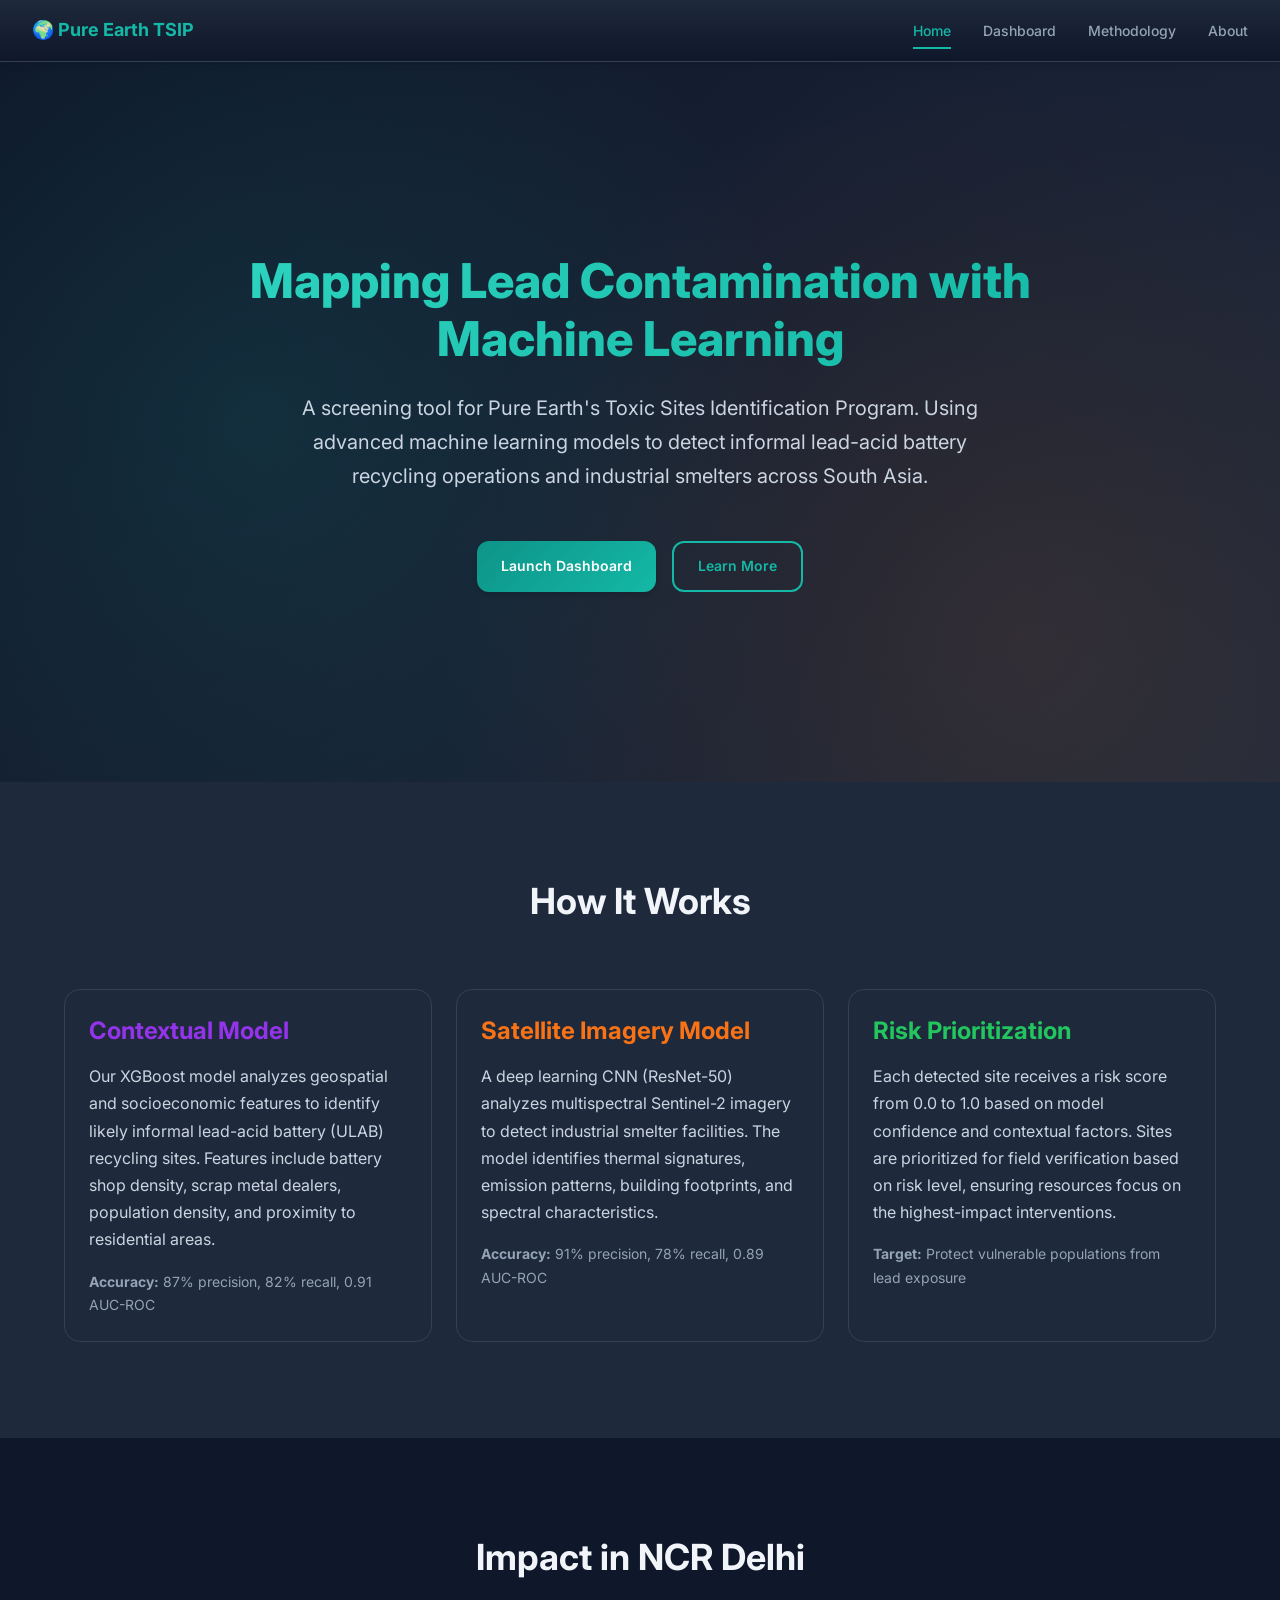
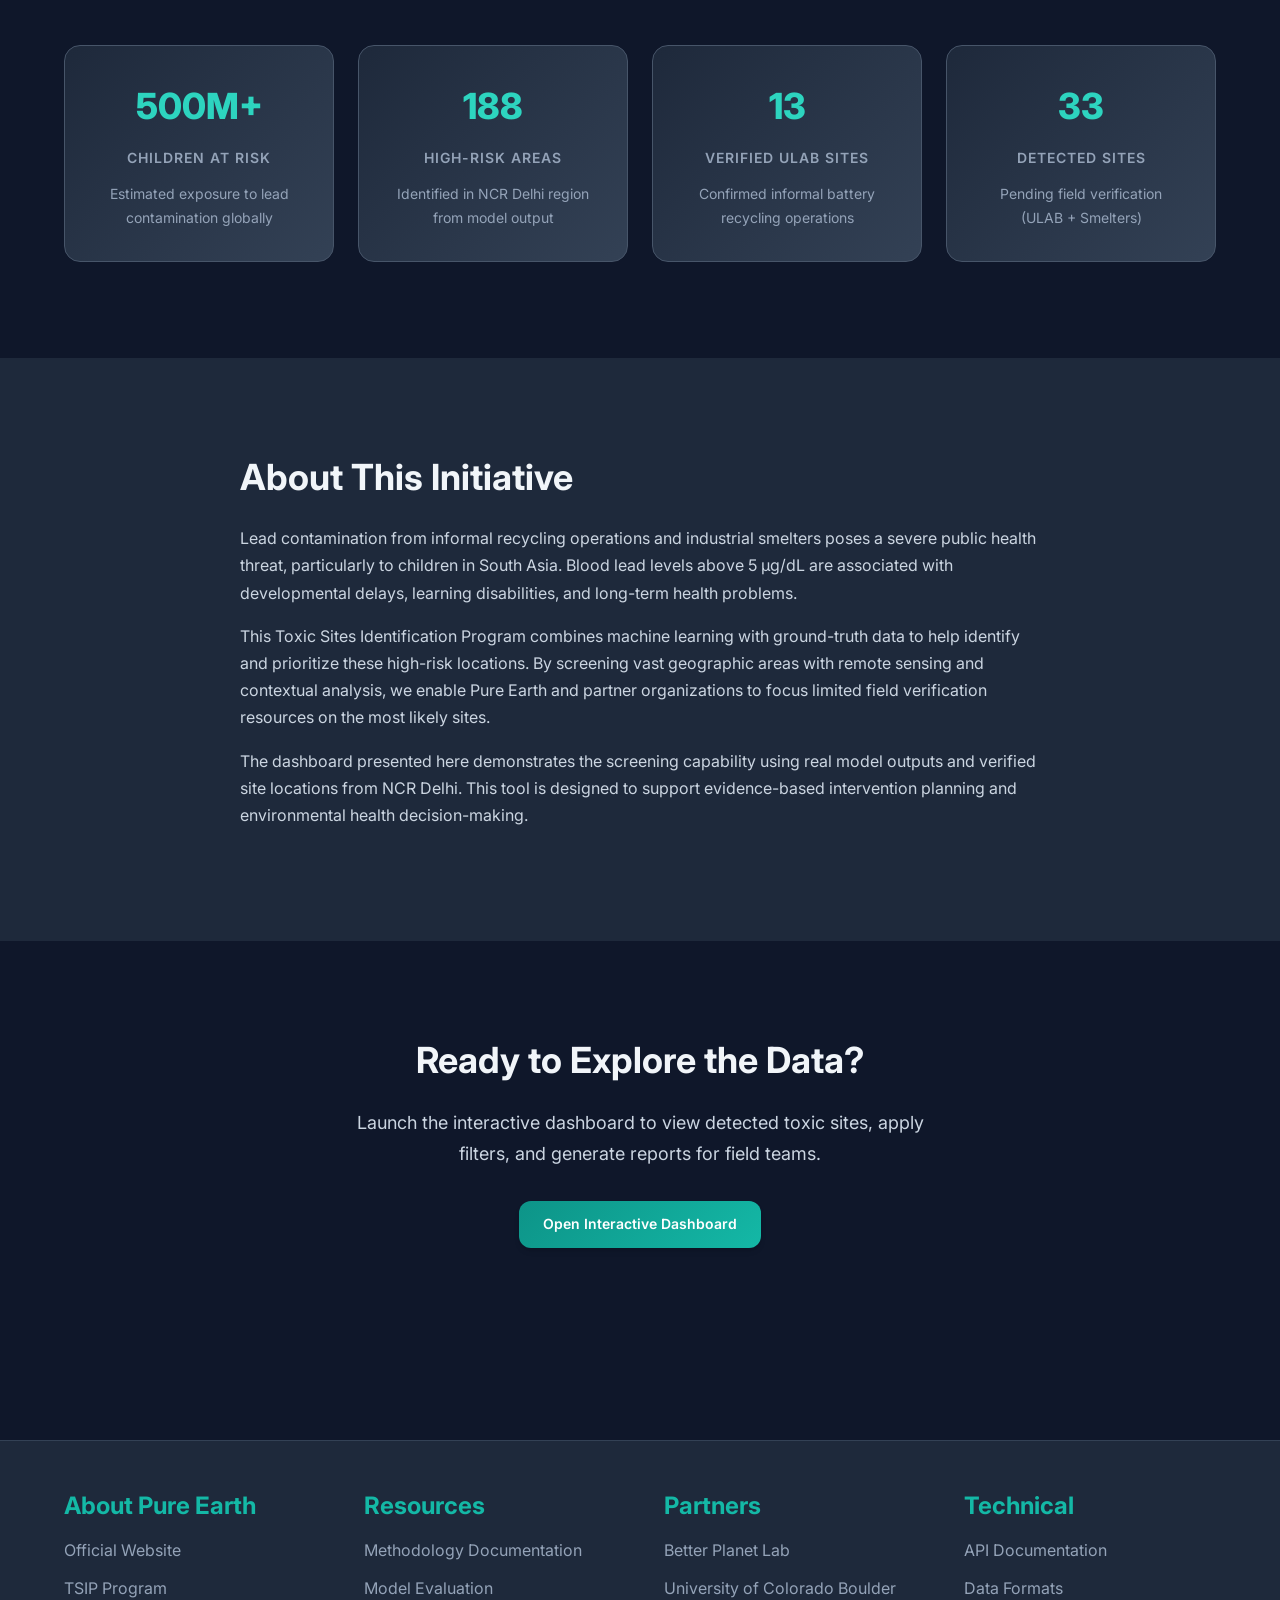
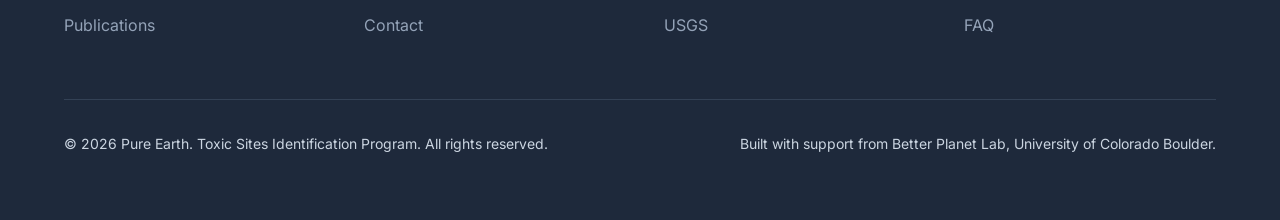
==== index.html @ d83f0648 "Initial release: Pure Earth TSIP toxic site screening demo Multi-page site with interactive dashboar" ====
<!DOCTYPE html>
<html lang="en">
<head>
  <meta charset="UTF-8">
  <meta name="viewport" content="width=device-width, initial-scale=1.0">
  <title>Toxic Sites Identification Program - Pure Earth</title>
  <link href="https://fonts.googleapis.com/css2?family=Inter:wght@400;500;600;700;800&display=swap" rel="stylesheet">
  <link rel="stylesheet" href="css/style.css">
</head>
<body>
  <!-- Navigation -->
  <nav class="navbar">
    <a href="index.html" class="navbar-brand">
      🌍 Pure Earth TSIP
    </a>
    <ul class="navbar-nav">
      <li><a href="index.html">Home</a></li>
      <li><a href="dashboard.html">Dashboard</a></li>
      <li><a href="methodology.html">Methodology</a></li>
      <li><a href="about.html">About</a></li>
    </ul>
  </nav>

  <!-- Hero Section -->
  <section class="hero">
    <div class="hero-content">
      <h1>Mapping Lead Contamination with Machine Learning</h1>
      <p class="hero-subtitle">
        A screening tool for Pure Earth's Toxic Sites Identification Program. Using advanced machine learning models to detect informal lead-acid battery recycling operations and industrial smelters across South Asia.
      </p>
      <div class="hero-cta">
        <a href="dashboard.html" class="btn btn-primary">
          Launch Dashboard
        </a>
        <a href="methodology.html" class="btn btn-outline">
          Learn More
        </a>
      </div>
    </div>
  </section>

  <!-- Features Section -->
  <section class="section section-light">
    <div class="container">
      <h2 style="text-align: center; margin-bottom: var(--spacing-16);">How It Works</h2>
      <div class="card-grid">
        <!-- Feature 1: Contextual Model -->
        <div class="card">
          <h3 style="color: #9333ea; margin-bottom: var(--spacing-4);">
            Contextual Model
          </h3>
          <p>
            Our XGBoost model analyzes geospatial and socioeconomic features to identify likely informal lead-acid battery (ULAB) recycling sites. Features include battery shop density, scrap metal dealers, population density, and proximity to residential areas.
          </p>
          <p style="font-size: var(--font-size-sm); color: var(--gray-400); margin-bottom: 0;">
            <strong>Accuracy:</strong> 87% precision, 82% recall, 0.91 AUC-ROC
          </p>
        </div>

        <!-- Feature 2: Satellite Model -->
        <div class="card">
          <h3 style="color: #f97316; margin-bottom: var(--spacing-4);">
            Satellite Imagery Model
          </h3>
          <p>
            A deep learning CNN (ResNet-50) analyzes multispectral Sentinel-2 imagery to detect industrial smelter facilities. The model identifies thermal signatures, emission patterns, building footprints, and spectral characteristics.
          </p>
          <p style="font-size: var(--font-size-sm); color: var(--gray-400); margin-bottom: 0;">
            <strong>Accuracy:</strong> 91% precision, 78% recall, 0.89 AUC-ROC
          </p>
        </div>

        <!-- Feature 3: Risk Prioritization -->
        <div class="card">
          <h3 style="color: #22c55e; margin-bottom: var(--spacing-4);">
            Risk Prioritization
          </h3>
          <p>
            Each detected site receives a risk score from 0.0 to 1.0 based on model confidence and contextual factors. Sites are prioritized for field verification based on risk level, ensuring resources focus on the highest-impact interventions.
          </p>
          <p style="font-size: var(--font-size-sm); color: var(--gray-400); margin-bottom: 0;">
            <strong>Target:</strong> Protect vulnerable populations from lead exposure
          </p>
        </div>
      </div>
    </div>
  </section>

  <!-- Stats Section -->
  <section class="section section-dark">
    <div class="container">
      <h2 style="text-align: center; margin-bottom: var(--spacing-16);">Impact in NCR Delhi</h2>
      <div class="stats">
        <div class="stat-card">
          <div class="stat-number">500M+</div>
          <div class="stat-label">Children at Risk</div>
          <p style="font-size: var(--font-size-sm); color: var(--gray-400); margin-top: var(--spacing-3); margin-bottom: 0;">
            Estimated exposure to lead contamination globally
          </p>
        </div>
        <div class="stat-card">
          <div class="stat-number">188</div>
          <div class="stat-label">High-Risk Areas</div>
          <p style="font-size: var(--font-size-sm); color: var(--gray-400); margin-top: var(--spacing-3); margin-bottom: 0;">
            Identified in NCR Delhi region from model output
          </p>
        </div>
        <div class="stat-card">
          <div class="stat-number">13</div>
          <div class="stat-label">Verified ULAB Sites</div>
          <p style="font-size: var(--font-size-sm); color: var(--gray-400); margin-top: var(--spacing-3); margin-bottom: 0;">
            Confirmed informal battery recycling operations
          </p>
        </div>
        <div class="stat-card">
          <div class="stat-number">33</div>
          <div class="stat-label">Detected Sites</div>
          <p style="font-size: var(--font-size-sm); color: var(--gray-400); margin-top: var(--spacing-3); margin-bottom: 0;">
            Pending field verification (ULAB + Smelters)
          </p>
        </div>
      </div>
    </div>
  </section>

  <!-- About Section -->
  <section class="section section-light">
    <div class="container">
      <div style="max-width: 800px; margin: 0 auto;">
        <h2>About This Initiative</h2>
        <p>
          Lead contamination from informal recycling operations and industrial smelters poses a severe public health threat, particularly to children in South Asia. Blood lead levels above 5 µg/dL are associated with developmental delays, learning disabilities, and long-term health problems.
        </p>
        <p>
          This Toxic Sites Identification Program combines machine learning with ground-truth data to help identify and prioritize these high-risk locations. By screening vast geographic areas with remote sensing and contextual analysis, we enable Pure Earth and partner organizations to focus limited field verification resources on the most likely sites.
        </p>
        <p>
          The dashboard presented here demonstrates the screening capability using real model outputs and verified site locations from NCR Delhi. This tool is designed to support evidence-based intervention planning and environmental health decision-making.
        </p>
      </div>
    </div>
  </section>

  <!-- CTA Section -->
  <section class="section section-dark">
    <div class="container" style="text-align: center;">
      <h2>Ready to Explore the Data?</h2>
      <p style="font-size: var(--font-size-lg); color: var(--gray-300); margin-bottom: var(--spacing-8); max-width: 600px; margin-left: auto; margin-right: auto;">
        Launch the interactive dashboard to view detected toxic sites, apply filters, and generate reports for field teams.
      </p>
      <a href="dashboard.html" class="btn btn-primary">
        Open Interactive Dashboard
      </a>
    </div>
  </section>

  <!-- Footer -->
  <footer class="footer">
    <div class="container">
      <div class="footer-content">
        <div class="footer-section">
          <h3>About Pure Earth</h3>
          <ul>
            <li><a href="#">Official Website</a></li>
            <li><a href="#">TSIP Program</a></li>
            <li><a href="#">Publications</a></li>
          </ul>
        </div>
        <div class="footer-section">
          <h3>Resources</h3>
          <ul>
            <li><a href="#">Methodology Documentation</a></li>
            <li><a href="#">Model Evaluation</a></li>
            <li><a href="#">Contact</a></li>
          </ul>
        </div>
        <div class="footer-section">
          <h3>Partners</h3>
          <ul>
            <li><a href="#">Better Planet Lab</a></li>
            <li><a href="#">University of Colorado Boulder</a></li>
            <li><a href="#">USGS</a></li>
          </ul>
        </div>
        <div class="footer-section">
          <h3>Technical</h3>
          <ul>
            <li><a href="#">API Documentation</a></li>
            <li><a href="#">Data Formats</a></li>
            <li><a href="#">FAQ</a></li>
          </ul>
        </div>
      </div>
      <div class="footer-bottom">
        <p>&copy; 2026 Pure Earth. Toxic Sites Identification Program. All rights reserved.</p>
        <p>Built with support from Better Planet Lab, University of Colorado Boulder.</p>
      </div>
    </div>
  </footer>

  <script src="js/app.js"></script>
</body>
</html>
---- css/style.css ----
/* ============================================================================
   Pure Earth Toxic Sites Identification Program
   Global Styles & Design System
   ========================================================================== */

:root {
  /* Color Palette */
  --navy-900: #0f172a;
  --navy-800: #1e293b;
  --navy-700: #334155;
  --navy-600: #475569;
  --teal-600: #0d9488;
  --teal-500: #14b8a6;
  --teal-400: #2dd4bf;
  --orange-500: #f97316;
  --orange-400: #fb923c;
  --white: #ffffff;
  --gray-50: #f8fafc;
  --gray-100: #f1f5f9;
  --gray-200: #e2e8f0;
  --gray-300: #cbd5e1;
  --gray-400: #94a3b8;
  --gray-500: #64748b;
  --red-500: #ef4444;
  --red-600: #dc2626;
  --yellow-500: #eab308;
  --green-500: #22c55e;
  --purple-600: #9333ea;

  /* Typography */
  --font-family: 'Inter', -apple-system, BlinkMacSystemFont, 'Segoe UI', sans-serif;
  --font-size-xs: 0.75rem;
  --font-size-sm: 0.875rem;
  --font-size-base: 1rem;
  --font-size-lg: 1.125rem;
  --font-size-xl: 1.25rem;
  --font-size-2xl: 1.5rem;
  --font-size-3xl: 1.875rem;
  --font-size-4xl: 2.25rem;
  --font-size-5xl: 3rem;

  /* Spacing */
  --spacing-1: 0.25rem;
  --spacing-2: 0.5rem;
  --spacing-3: 0.75rem;
  --spacing-4: 1rem;
  --spacing-6: 1.5rem;
  --spacing-8: 2rem;
  --spacing-12: 3rem;
  --spacing-16: 4rem;
  --spacing-24: 6rem;

  /* Border Radius */
  --radius-sm: 0.375rem;
  --radius-md: 0.5rem;
  --radius-lg: 0.75rem;
  --radius-xl: 1rem;

  /* Shadows */
  --shadow-sm: 0 1px 2px 0 rgba(0, 0, 0, 0.05);
  --shadow-md: 0 4px 6px -1px rgba(0, 0, 0, 0.1), 0 2px 4px -2px rgba(0, 0, 0, 0.1);
  --shadow-lg: 0 10px 15px -3px rgba(0, 0, 0, 0.1), 0 4px 6px -4px rgba(0, 0, 0, 0.1);
  --shadow-xl: 0 20px 25px -5px rgba(0, 0, 0, 0.1), 0 8px 10px -6px rgba(0, 0, 0, 0.1);

  /* Transitions */
  --transition-fast: 150ms cubic-bezier(0.4, 0, 0.2, 1);
  --transition-base: 200ms cubic-bezier(0.4, 0, 0.2, 1);
  --transition-slow: 300ms cubic-bezier(0.4, 0, 0.2, 1);
}

/* ============================================================================
   Reset & Base Styles
   ========================================================================== */

* {
  margin: 0;
  padding: 0;
  box-sizing: border-box;
}

html {
  font-size: 16px;
  -webkit-font-smoothing: antialiased;
  -moz-osx-font-smoothing: grayscale;
}

body {
  font-family: var(--font-family);
  background-color: var(--navy-900);
  color: var(--gray-100);
  line-height: 1.6;
}

/* ============================================================================
   Navigation
   ========================================================================== */

.navbar {
  background: linear-gradient(to bottom, var(--navy-800), var(--navy-900));
  border-bottom: 1px solid var(--navy-700);
  padding: var(--spacing-4) var(--spacing-8);
  display: flex;
  align-items: center;
  justify-content: space-between;
  position: sticky;
  top: 0;
  z-index: 1000;
  box-shadow: var(--shadow-md);
}

.navbar-brand {
  display: flex;
  align-items: center;
  gap: var(--spacing-3);
  text-decoration: none;
  color: var(--teal-500);
  font-weight: 700;
  font-size: var(--font-size-lg);
  transition: color var(--transition-fast);
}

.navbar-brand:hover {
  color: var(--teal-400);
}

.navbar-nav {
  display: flex;
  gap: var(--spacing-8);
  list-style: none;
}

.navbar-nav a {
  color: var(--gray-400);
  text-decoration: none;
  font-size: var(--font-size-sm);
  font-weight: 500;
  transition: color var(--transition-fast);
  padding: var(--spacing-2) 0;
  border-bottom: 2px solid transparent;
}

.navbar-nav a:hover {
  color: var(--teal-400);
}

.navbar-nav a.active {
  color: var(--teal-500);
  border-bottom-color: var(--teal-500);
}

/* ============================================================================
   Typography & Common Elements
   ========================================================================== */

h1 {
  font-size: var(--font-size-5xl);
  font-weight: 800;
  line-height: 1.2;
  margin-bottom: var(--spacing-6);
}

h2 {
  font-size: var(--font-size-4xl);
  font-weight: 700;
  line-height: 1.3;
  margin-bottom: var(--spacing-6);
}

h3 {
  font-size: var(--font-size-2xl);
  font-weight: 700;
  line-height: 1.4;
  margin-bottom: var(--spacing-4);
}

h4 {
  font-size: var(--font-size-lg);
  font-weight: 700;
  margin-bottom: var(--spacing-3);
}

p {
  margin-bottom: var(--spacing-4);
  color: var(--gray-300);
  line-height: 1.7;
}

a {
  color: var(--teal-500);
  text-decoration: none;
  transition: color var(--transition-fast);
}

a:hover {
  color: var(--teal-400);
}

/* ============================================================================
   Buttons
   ========================================================================== */

.btn {
  display: inline-flex;
  align-items: center;
  justify-content: center;
  gap: var(--spacing-2);
  padding: var(--spacing-3) var(--spacing-6);
  border: none;
  border-radius: var(--radius-lg);
  font-size: var(--font-size-sm);
  font-weight: 600;
  cursor: pointer;
  transition: all var(--transition-fast);
  font-family: var(--font-family);
}

.btn-primary {
  background: linear-gradient(135deg, var(--teal-600), var(--teal-500));
  color: var(--white);
  box-shadow: var(--shadow-md);
}

.btn-primary:hover {
  transform: translateY(-2px);
  box-shadow: var(--shadow-lg);
  background: linear-gradient(135deg, var(--teal-500), var(--teal-400));
}

.btn-secondary {
  background-color: var(--navy-700);
  color: var(--gray-100);
  border: 1px solid var(--navy-600);
}

.btn-secondary:hover {
  background-color: var(--navy-600);
  border-color: var(--teal-500);
}

.btn-outline {
  background: transparent;
  color: var(--teal-500);
  border: 2px solid var(--teal-500);
}

.btn-outline:hover {
  background-color: rgba(13, 148, 136, 0.1);
}

.btn-small {
  padding: var(--spacing-2) var(--spacing-4);
  font-size: var(--font-size-xs);
}

.btn-icon {
  padding: var(--spacing-2);
  width: 36px;
  height: 36px;
  border-radius: var(--radius-md);
}

/* ============================================================================
   Cards
   ========================================================================== */

.card {
  background-color: var(--navy-800);
  border: 1px solid var(--navy-700);
  border-radius: var(--radius-xl);
  padding: var(--spacing-6);
  transition: all var(--transition-base);
}

.card:hover {
  border-color: var(--teal-500);
  box-shadow: 0 0 20px rgba(13, 148, 136, 0.15);
}

.card-grid {
  display: grid;
  grid-template-columns: repeat(auto-fit, minmax(320px, 1fr));
  gap: var(--spacing-6);
}

/* ============================================================================
   Badges
   ========================================================================== */

.badge {
  display: inline-flex;
  align-items: center;
  gap: var(--spacing-2);
  padding: var(--spacing-2) var(--spacing-3);
  border-radius: var(--radius-md);
  font-size: var(--font-size-xs);
  font-weight: 600;
  text-transform: uppercase;
  letter-spacing: 0.5px;
}

.badge-ulab {
  background-color: rgba(147, 51, 234, 0.2);
  color: #c084fc;
}

.badge-smelter {
  background-color: rgba(249, 115, 22, 0.2);
  color: var(--orange-400);
}

.badge-verified {
  background-color: rgba(34, 197, 94, 0.2);
  color: var(--green-500);
}

.badge-pending {
  background-color: rgba(234, 179, 8, 0.2);
  color: var(--yellow-500);
}

.badge-scheduled {
  background-color: rgba(59, 130, 246, 0.2);
  color: #60a5fa;
}

.badge-reviewing {
  background-color: rgba(239, 68, 68, 0.2);
  color: var(--red-500);
}

/* ============================================================================
   Containers & Layout
   ========================================================================== */

.container {
  max-width: 1400px;
  margin: 0 auto;
  padding: 0 var(--spacing-8);
}

.section {
  padding: var(--spacing-24) var(--spacing-8);
}

.section-light {
  background-color: var(--navy-800);
}

.section-dark {
  background-color: var(--navy-900);
}

.grid {
  display: grid;
  gap: var(--spacing-6);
}

.grid-2 {
  grid-template-columns: repeat(auto-fit, minmax(350px, 1fr));
}

.grid-3 {
  grid-template-columns: repeat(auto-fit, minmax(300px, 1fr));
}

.grid-4 {
  grid-template-columns: repeat(auto-fit, minmax(280px, 1fr));
}

.flex {
  display: flex;
  gap: var(--spacing-4);
}

.flex-col {
  flex-direction: column;
}

.flex-center {
  align-items: center;
  justify-content: center;
}

.flex-between {
  align-items: center;
  justify-content: space-between;
}

/* ============================================================================
   Hero Section
   ========================================================================== */

.hero {
  background: linear-gradient(135deg, var(--navy-900) 0%, var(--navy-800) 100%);
  padding: var(--spacing-24) var(--spacing-8);
  text-align: center;
  position: relative;
  overflow: hidden;
  min-height: 80vh;
  display: flex;
  align-items: center;
  justify-content: center;
}

.hero::before {
  content: '';
  position: absolute;
  top: 0;
  left: 0;
  right: 0;
  bottom: 0;
  background: radial-gradient(circle at 20% 50%, rgba(13, 148, 136, 0.15) 0%, transparent 50%),
              radial-gradient(circle at 80% 80%, rgba(249, 115, 22, 0.1) 0%, transparent 50%);
  pointer-events: none;
}

.hero-content {
  position: relative;
  z-index: 1;
  max-width: 900px;
}

.hero h1 {
  background: linear-gradient(135deg, var(--teal-400), var(--teal-500));
  -webkit-background-clip: text;
  -webkit-text-fill-color: transparent;
  background-clip: text;
  margin-bottom: var(--spacing-6);
}

.hero-subtitle {
  font-size: var(--font-size-xl);
  color: var(--gray-300);
  margin-bottom: var(--spacing-12);
  max-width: 700px;
  margin-left: auto;
  margin-right: auto;
}

.hero-cta {
  display: flex;
  gap: var(--spacing-4);
  justify-content: center;
  flex-wrap: wrap;
}

/* ============================================================================
   Stats Section
   ========================================================================== */

.stats {
  display: grid;
  grid-template-columns: repeat(auto-fit, minmax(250px, 1fr));
  gap: var(--spacing-6);
}

.stat-card {
  background: linear-gradient(135deg, var(--navy-800), var(--navy-700));
  padding: var(--spacing-8);
  border-radius: var(--radius-xl);
  border: 1px solid var(--navy-600);
  text-align: center;
  transition: all var(--transition-base);
}

.stat-card:hover {
  border-color: var(--teal-500);
  transform: translateY(-4px);
  box-shadow: 0 0 20px rgba(13, 148, 136, 0.2);
}

.stat-number {
  font-size: var(--font-size-4xl);
  font-weight: 800;
  color: var(--teal-400);
  margin-bottom: var(--spacing-3);
}

.stat-label {
  font-size: var(--font-size-sm);
  color: var(--gray-400);
  text-transform: uppercase;
  letter-spacing: 1px;
  font-weight: 600;
}

/* ============================================================================
   Forms & Inputs
   ========================================================================== */

.form-group {
  margin-bottom: var(--spacing-6);
}

.form-label {
  display: block;
  margin-bottom: var(--spacing-2);
  font-size: var(--font-size-sm);
  font-weight: 600;
  color: var(--gray-200);
  text-transform: uppercase;
  letter-spacing: 0.5px;
}

.form-input,
.form-select,
.form-textarea {
  width: 100%;
  padding: var(--spacing-3) var(--spacing-4);
  border: 1px solid var(--navy-600);
  border-radius: var(--radius-md);
  background-color: var(--navy-700);
  color: var(--gray-100);
  font-family: var(--font-family);
  font-size: var(--font-size-sm);
  transition: all var(--transition-fast);
}

.form-input:focus,
.form-select:focus,
.form-textarea:focus {
  outline: none;
  border-color: var(--teal-500);
  box-shadow: 0 0 0 3px rgba(13, 148, 136, 0.1);
}

.form-input::placeholder {
  color: var(--gray-500);
}

.form-checkbox {
  display: flex;
  align-items: center;
  gap: var(--spacing-3);
  cursor: pointer;
  margin-bottom: var(--spacing-3);
}

.form-checkbox input[type="checkbox"] {
  width: 18px;
  height: 18px;
  cursor: pointer;
  accent-color: var(--teal-500);
}

.form-checkbox label {
  cursor: pointer;
  font-size: var(--font-size-sm);
  color: var(--gray-300);
}

.form-range {
  width: 100%;
  height: 6px;
  border-radius: 3px;
  background: var(--navy-700);
  outline: none;
  -webkit-appearance: none;
}

.form-range::-webkit-slider-thumb {
  -webkit-appearance: none;
  appearance: none;
  width: 20px;
  height: 20px;
  border-radius: 50%;
  background: var(--teal-500);
  cursor: pointer;
  box-shadow: 0 0 0 4px rgba(13, 148, 136, 0.2);
}

.form-range::-moz-range-thumb {
  width: 20px;
  height: 20px;
  border-radius: 50%;
  background: var(--teal-500);
  cursor: pointer;
  border: none;
  box-shadow: 0 0 0 4px rgba(13, 148, 136, 0.2);
}

/* ============================================================================
   Footer
   ========================================================================== */

.footer {
  background-color: var(--navy-800);
  border-top: 1px solid var(--navy-700);
  padding: var(--spacing-12) var(--spacing-8);
  margin-top: var(--spacing-24);
}

.footer-content {
  display: grid;
  grid-template-columns: repeat(auto-fit, minmax(250px, 1fr));
  gap: var(--spacing-12);
  margin-bottom: var(--spacing-12);
}

.footer-section h3 {
  color: var(--teal-500);
  margin-bottom: var(--spacing-4);
}

.footer-section ul {
  list-style: none;
}

.footer-section li {
  margin-bottom: var(--spacing-3);
}

.footer-section a {
  color: var(--gray-400);
}

.footer-section a:hover {
  color: var(--teal-400);
}

.footer-bottom {
  border-top: 1px solid var(--navy-700);
  padding-top: var(--spacing-8);
  display: flex;
  justify-content: space-between;
  align-items: center;
  color: var(--gray-500);
  font-size: var(--font-size-sm);
}

/* ============================================================================
   Utilities
   ========================================================================== */

.mt-4 { margin-top: var(--spacing-4); }
.mt-6 { margin-top: var(--spacing-6); }
.mt-8 { margin-top: var(--spacing-8); }
.mt-12 { margin-top: var(--spacing-12); }

.mb-4 { margin-bottom: var(--spacing-4); }
.mb-6 { margin-bottom: var(--spacing-6); }
.mb-8 { margin-bottom: var(--spacing-8); }
.mb-12 { margin-bottom: var(--spacing-12); }

.text-center { text-align: center; }
.text-sm { font-size: var(--font-size-sm); }
.text-gray-400 { color: var(--gray-400); }
.text-gray-500 { color: var(--gray-500); }

.hidden { display: none; }

.fade-in {
  animation: fadeIn var(--transition-slow) ease-in-out;
}

@keyframes fadeIn {
  from {
    opacity: 0;
    transform: translateY(10px);
  }
  to {
    opacity: 1;
    transform: translateY(0);
  }
}

.pulse {
  animation: pulse 2s cubic-bezier(0.4, 0, 0.6, 1) infinite;
}

@keyframes pulse {
  0%, 100% { opacity: 1; }
  50% { opacity: 0.5; }
}

/* ============================================================================
   Dashboard Specific Styles
   ========================================================================== */

.dashboard-container {
  display: flex;
  height: calc(100vh - 64px);
  gap: 0;
}

.dashboard-sidebar {
  width: 280px;
  background-color: var(--navy-800);
  border-right: 1px solid var(--navy-700);
  overflow-y: auto;
  padding: var(--spacing-6);
  box-shadow: var(--shadow-md);
}

.dashboard-main {
  flex: 1;
  display: flex;
  flex-direction: column;
  position: relative;
}

.map-container {
  flex: 1;
  position: relative;
}

.leaflet-container {
  background-color: var(--navy-900);
}

.dashboard-panel {
  position: absolute;
  top: var(--spacing-4);
  right: var(--spacing-4);
  width: 380px;
  background-color: var(--navy-800);
  border: 1px solid var(--navy-700);
  border-radius: var(--radius-lg);
  box-shadow: var(--shadow-lg);
  max-height: 80vh;
  overflow-y: auto;
  z-index: 500;
  animation: slideInRight var(--transition-base);
}

@keyframes slideInRight {
  from {
    transform: translateX(20px);
    opacity: 0;
  }
  to {
    transform: translateX(0);
    opacity: 1;
  }
}

.panel-header {
  padding: var(--spacing-6);
  border-bottom: 1px solid var(--navy-700);
  display: flex;
  justify-content: space-between;
  align-items: start;
}

.panel-close {
  background: none;
  border: none;
  color: var(--gray-400);
  cursor: pointer;
  padding: 0;
  font-size: var(--font-size-lg);
  transition: color var(--transition-fast);
}

.panel-close:hover {
  color: var(--teal-400);
}

.panel-body {
  padding: var(--spacing-6);
}

.panel-section {
  margin-bottom: var(--spacing-6);
  padding-bottom: var(--spacing-6);
  border-bottom: 1px solid var(--navy-700);
}

.panel-section:last-child {
  border-bottom: none;
  margin-bottom: 0;
  padding-bottom: 0;
}

.panel-section-title {
  font-size: var(--font-size-sm);
  font-weight: 700;
  color: var(--teal-400);
  text-transform: uppercase;
  letter-spacing: 0.5px;
  margin-bottom: var(--spacing-3);
}

.risk-score {
  display: flex;
  align-items: baseline;
  gap: var(--spacing-3);
  margin-bottom: var(--spacing-6);
}

.risk-score-value {
  font-size: var(--font-size-4xl);
  font-weight: 800;
}

.risk-score-label {
  font-size: var(--font-size-sm);
  color: var(--gray-400);
}

.risk-high { color: var(--red-500); }
.risk-medium { color: var(--orange-400); }
.risk-low { color: var(--yellow-500); }

.feature-bar {
  margin-bottom: var(--spacing-4);
}

.feature-name {
  display: flex;
  justify-content: space-between;
  margin-bottom: var(--spacing-2);
  font-size: var(--font-size-xs);
}

.feature-bar-bg {
  height: 8px;
  background-color: var(--navy-700);
  border-radius: 4px;
  overflow: hidden;
}

.feature-bar-fill {
  height: 100%;
  background: linear-gradient(90deg, var(--teal-600), var(--teal-500));
  border-radius: 4px;
  transition: width var(--transition-fast);
}

.analytics-drawer {
  position: absolute;
  bottom: 0;
  left: 0;
  right: 0;
  background-color: var(--navy-800);
  border-top: 1px solid var(--navy-700);
  box-shadow: 0 -4px 6px rgba(0, 0, 0, 0.3);
  z-index: 400;
  max-height: 0;
  overflow: hidden;
  transition: max-height var(--transition-base);
}

.analytics-drawer.open {
  max-height: 400px;
}

.analytics-header {
  padding: var(--spacing-4) var(--spacing-6);
  border-bottom: 1px solid var(--navy-700);
  display: flex;
  justify-content: space-between;
  align-items: center;
  background-color: var(--navy-700);
}

.analytics-content {
  padding: var(--spacing-6);
  display: grid;
  grid-template-columns: 1fr 1fr 1fr 1fr;
  gap: var(--spacing-6);
  overflow-x: auto;
}

.analytics-chart {
  min-width: 250px;
}

.analytics-stat {
  background-color: var(--navy-700);
  padding: var(--spacing-4);
  border-radius: var(--radius-lg);
  border: 1px solid var(--navy-600);
}

.analytics-stat-value {
  font-size: var(--font-size-2xl);
  font-weight: 700;
  color: var(--teal-400);
  margin-bottom: var(--spacing-2);
}

.analytics-stat-label {
  font-size: var(--font-size-xs);
  color: var(--gray-400);
  text-transform: uppercase;
  letter-spacing: 0.5px;
}

.timeline-container {
  position: absolute;
  bottom: var(--spacing-4);
  left: 50%;
  transform: translateX(-50%);
  background-color: var(--navy-800);
  padding: var(--spacing-4) var(--spacing-6);
  border-radius: var(--radius-lg);
  border: 1px solid var(--navy-700);
  box-shadow: var(--shadow-lg);
  z-index: 300;
  display: flex;
  align-items: center;
  gap: var(--spacing-4);
}

.timeline-play {
  background: var(--teal-500);
  color: var(--white);
  border: none;
  width: 32px;
  height: 32px;
  border-radius: 50%;
  cursor: pointer;
  display: flex;
  align-items: center;
  justify-content: center;
  transition: all var(--transition-fast);
}

.timeline-play:hover {
  background: var(--teal-400);
  transform: scale(1.05);
}

.timeline-slider {
  width: 300px;
}

.timeline-date {
  font-size: var(--font-size-sm);
  color: var(--gray-300);
  min-width: 80px;
  text-align: center;
}

.topbar {
  background-color: var(--navy-800);
  border-bottom: 1px solid var(--navy-700);
  padding: var(--spacing-4) var(--spacing-6);
  display: flex;
  justify-content: space-between;
  align-items: center;
  gap: var(--spacing-4);
}

.topbar-left {
  display: flex;
  gap: var(--spacing-4);
  align-items: center;
}

.topbar-right {
  display: flex;
  gap: var(--spacing-4);
  align-items: center;
}

.filter-count {
  background-color: var(--teal-500);
  color: var(--white);
  padding: 2px 8px;
  border-radius: 12px;
  font-size: var(--font-size-xs);
  font-weight: 600;
}

/* ============================================================================
   Tooltips & Popovers
   ========================================================================== */

.tooltip {
  background-color: var(--navy-900);
  color: var(--gray-100);
  padding: var(--spacing-2) var(--spacing-3);
  border-radius: var(--radius-sm);
  font-size: var(--font-size-xs);
  border: 1px solid var(--navy-700);
  white-space: nowrap;
  pointer-events: none;
}

.leaflet-popup-content-wrapper {
  background-color: var(--navy-800) !important;
  border: 1px solid var(--navy-700) !important;
  border-radius: var(--radius-lg) !important;
}

.leaflet-popup-content {
  color: var(--gray-100) !important;
  margin: 0 !important;
  font-size: var(--font-size-sm) !important;
}

.leaflet-popup-tip {
  background-color: var(--navy-800) !important;
}

/* ============================================================================
   Methodology Page
   ========================================================================== */

.pipeline-diagram {
  background-color: var(--navy-800);
  border: 1px solid var(--navy-700);
  border-radius: var(--radius-lg);
  padding: var(--spacing-8);
  margin: var(--spacing-8) 0;
  display: flex;
  align-items: center;
  justify-content: space-around;
  flex-wrap: wrap;
  gap: var(--spacing-6);
}

.pipeline-box {
  background: linear-gradient(135deg, var(--teal-600), var(--teal-500));
  color: var(--white);
  padding: var(--spacing-6);
  border-radius: var(--radius-lg);
  min-width: 180px;
  text-align: center;
  font-weight: 600;
  box-shadow: var(--shadow-md);
}

.pipeline-arrow {
  color: var(--teal-500);
  font-size: var(--font-size-3xl);
}

.feature-list {
  background-color: var(--navy-800);
  border: 1px solid var(--navy-700);
  border-radius: var(--radius-lg);
  padding: var(--spacing-6);
  list-style: none;
}

.feature-list li {
  padding: var(--spacing-4);
  border-bottom: 1px solid var(--navy-700);
  display: flex;
  gap: var(--spacing-3);
  align-items: start;
}

.feature-list li:last-child {
  border-bottom: none;
}

.feature-list-icon {
  color: var(--teal-500);
  flex-shrink: 0;
  margin-top: 2px;
}

.feature-list-content h4 {
  margin-bottom: var(--spacing-2);
}

.feature-list-desc {
  font-size: var(--font-size-sm);
  color: var(--gray-400);
}

.code-block {
  background-color: var(--navy-900);
  border: 1px solid var(--navy-700);
  border-radius: var(--radius-md);
  padding: var(--spacing-4);
  font-family: 'Courier New', monospace;
  font-size: var(--font-size-sm);
  color: var(--teal-400);
  overflow-x: auto;
  margin: var(--spacing-4) 0;
}

.performance-table {
  width: 100%;
  border-collapse: collapse;
  background-color: var(--navy-800);
  border: 1px solid var(--navy-700);
  border-radius: var(--radius-lg);
  overflow: hidden;
}

.performance-table th {
  background-color: var(--navy-700);
  padding: var(--spacing-4);
  text-align: left;
  font-weight: 600;
  color: var(--teal-400);
  text-transform: uppercase;
  font-size: var(--font-size-xs);
  letter-spacing: 0.5px;
}

.performance-table td {
  padding: var(--spacing-4);
  border-top: 1px solid var(--navy-700);
  color: var(--gray-300);
}

.performance-table tr:hover {
  background-color: var(--navy-700);
}

/* ============================================================================
   Modals & Dialogs
   ========================================================================== */

.modal-overlay {
  position: fixed;
  top: 0;
  left: 0;
  right: 0;
  bottom: 0;
  background-color: rgba(0, 0, 0, 0.7);
  display: flex;
  align-items: center;
  justify-content: center;
  z-index: 2000;
}

.modal {
  background-color: var(--navy-800);
  border: 1px solid var(--navy-700);
  border-radius: var(--radius-xl);
  padding: var(--spacing-8);
  max-width: 600px;
  width: 90%;
  max-height: 90vh;
  overflow-y: auto;
  box-shadow: var(--shadow-xl);
}

.modal-header {
  display: flex;
  justify-content: space-between;
  align-items: center;
  margin-bottom: var(--spacing-6);
  border-bottom: 1px solid var(--navy-700);
  padding-bottom: var(--spacing-4);
}

.modal-close {
  background: none;
  border: none;
  color: var(--gray-400);
  font-size: var(--font-size-xl);
  cursor: pointer;
  transition: color var(--transition-fast);
}

.modal-close:hover {
  color: var(--teal-400);
}

.modal-body {
  margin-bottom: var(--spacing-6);
}

.modal-footer {
  display: flex;
  gap: var(--spacing-4);
  justify-content: flex-end;
  padding-top: var(--spacing-6);
  border-top: 1px solid var(--navy-700);
}

/* ============================================================================
   Toast Notifications
   ========================================================================== */

.toast-container {
  position: fixed;
  top: var(--spacing-6);
  right: var(--spacing-6);
  z-index: 9000;
  pointer-events: none;
}

.toast {
  background-color: var(--navy-800);
  border: 1px solid var(--navy-700);
  border-radius: var(--radius-lg);
  padding: var(--spacing-4) var(--spacing-6);
  margin-bottom: var(--spacing-3);
  display: flex;
  align-items: center;
  gap: var(--spacing-3);
  box-shadow: var(--shadow-lg);
  pointer-events: auto;
  animation: slideInRight var(--transition-base);
  min-width: 300px;
}

.toast-success {
  border-left: 4px solid var(--green-500);
}

.toast-error {
  border-left: 4px solid var(--red-500);
}

.toast-info {
  border-left: 4px solid var(--teal-500);
}

.toast-icon {
  flex-shrink: 0;
  font-size: var(--font-size-lg);
}

.toast-content {
  flex: 1;
  color: var(--gray-100);
  font-size: var(--font-size-sm);
}

/* ============================================================================
   Responsive
   ========================================================================== */

@media (max-width: 1200px) {
  .analytics-content {
    grid-template-columns: 1fr 1fr;
  }
}

@media (max-width: 768px) {
  .dashboard-sidebar {
    display: none;
  }

  .dashboard-panel {
    width: calc(100% - var(--spacing-8));
    max-height: 50vh;
  }

  .analytics-content {
    grid-template-columns: 1fr;
  }

  h1 {
    font-size: var(--font-size-3xl);
  }

  .navbar-nav {
    gap: var(--spacing-4);
  }

  .card-grid {
    grid-template-columns: 1fr;
  }

  .stats {
    grid-template-columns: 1fr;
  }

  .footer-content {
    grid-template-columns: 1fr;
  }
}

@media (max-width: 480px) {
  .container {
    padding: 0 var(--spacing-4);
  }

  .hero {
    padding: var(--spacing-12) var(--spacing-4);
    min-height: auto;
  }

  h1 {
    font-size: var(--font-size-2xl);
  }

  .navbar {
    padding: var(--spacing-3) var(--spacing-4);
  }

  .navbar-nav {
    display: none;
  }

  .modal {
    width: 95%;
    padding: var(--spacing-4);
  }

  .timeline-container {
    flex-direction: column;
    bottom: var(--spacing-2);
    left: var(--spacing-2);
    right: var(--spacing-2);
    transform: none;
  }

  .timeline-slider {
    width: 100%;
  }
}
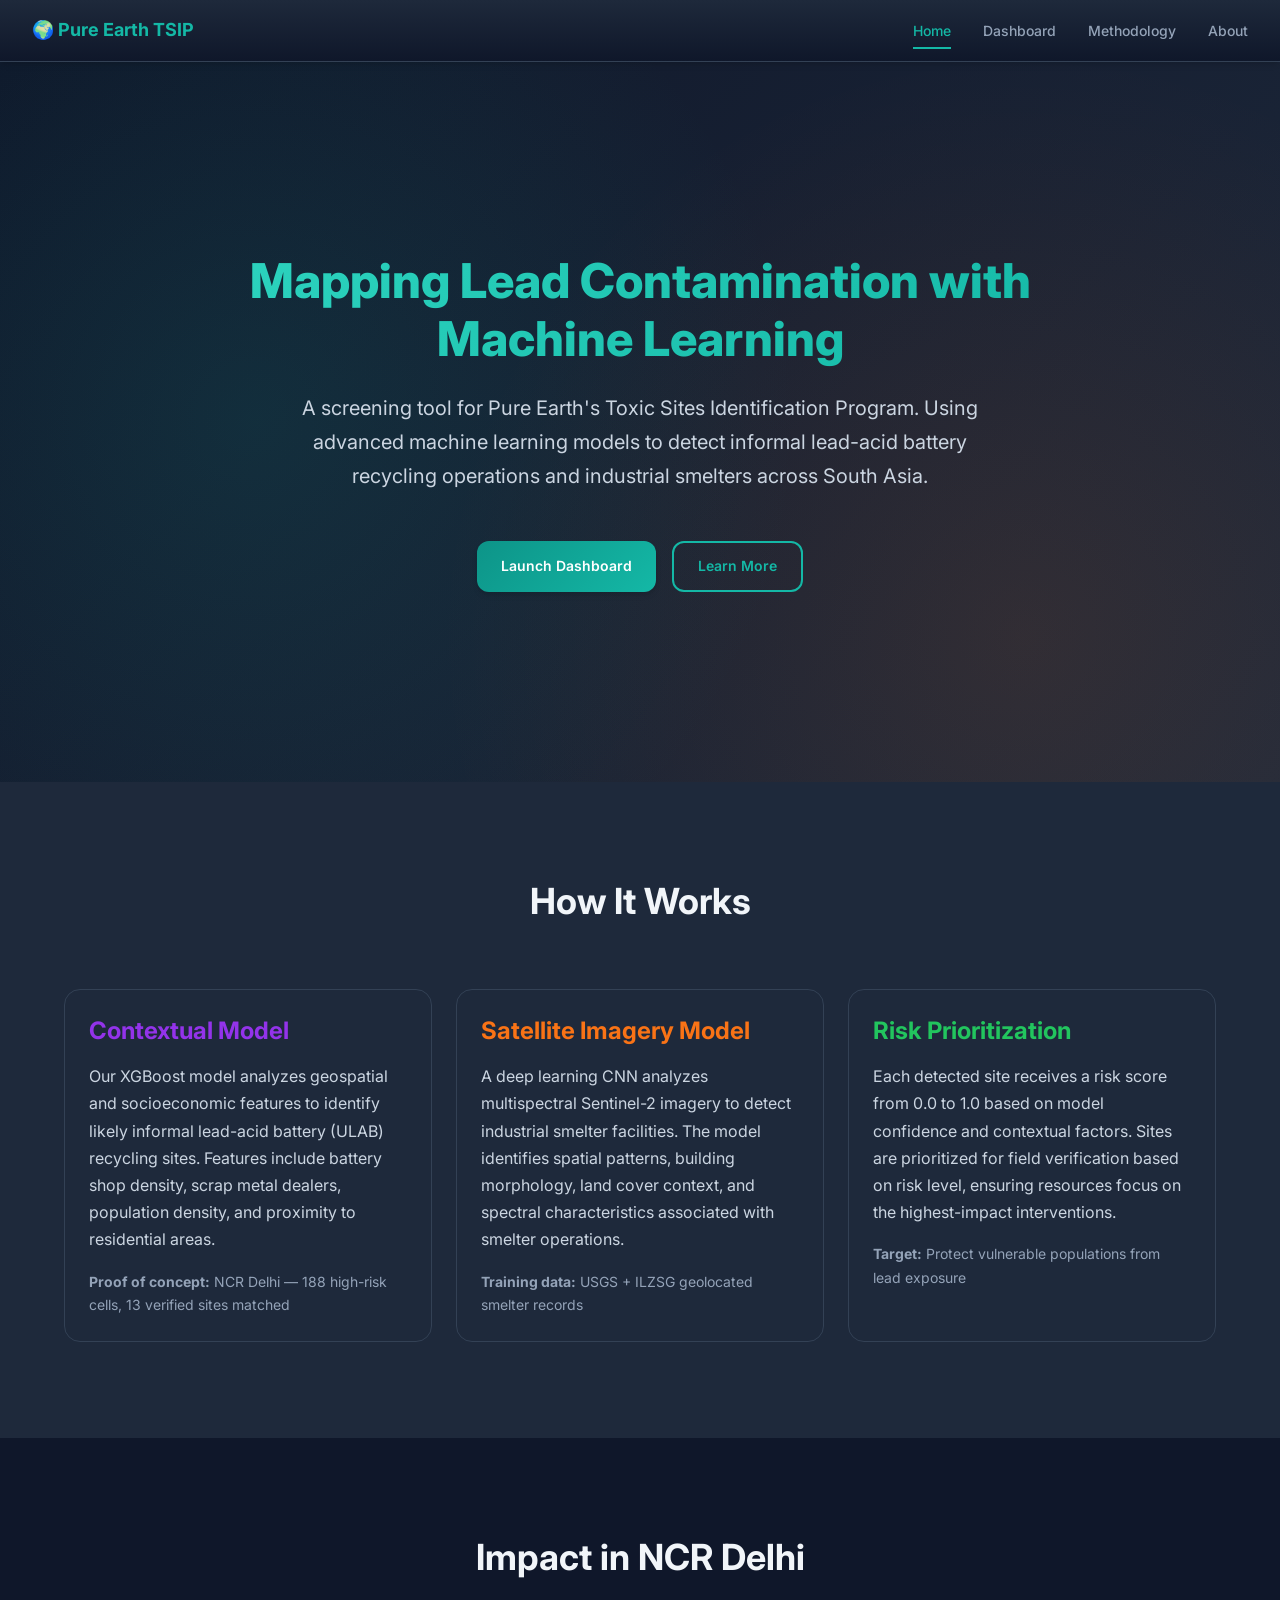
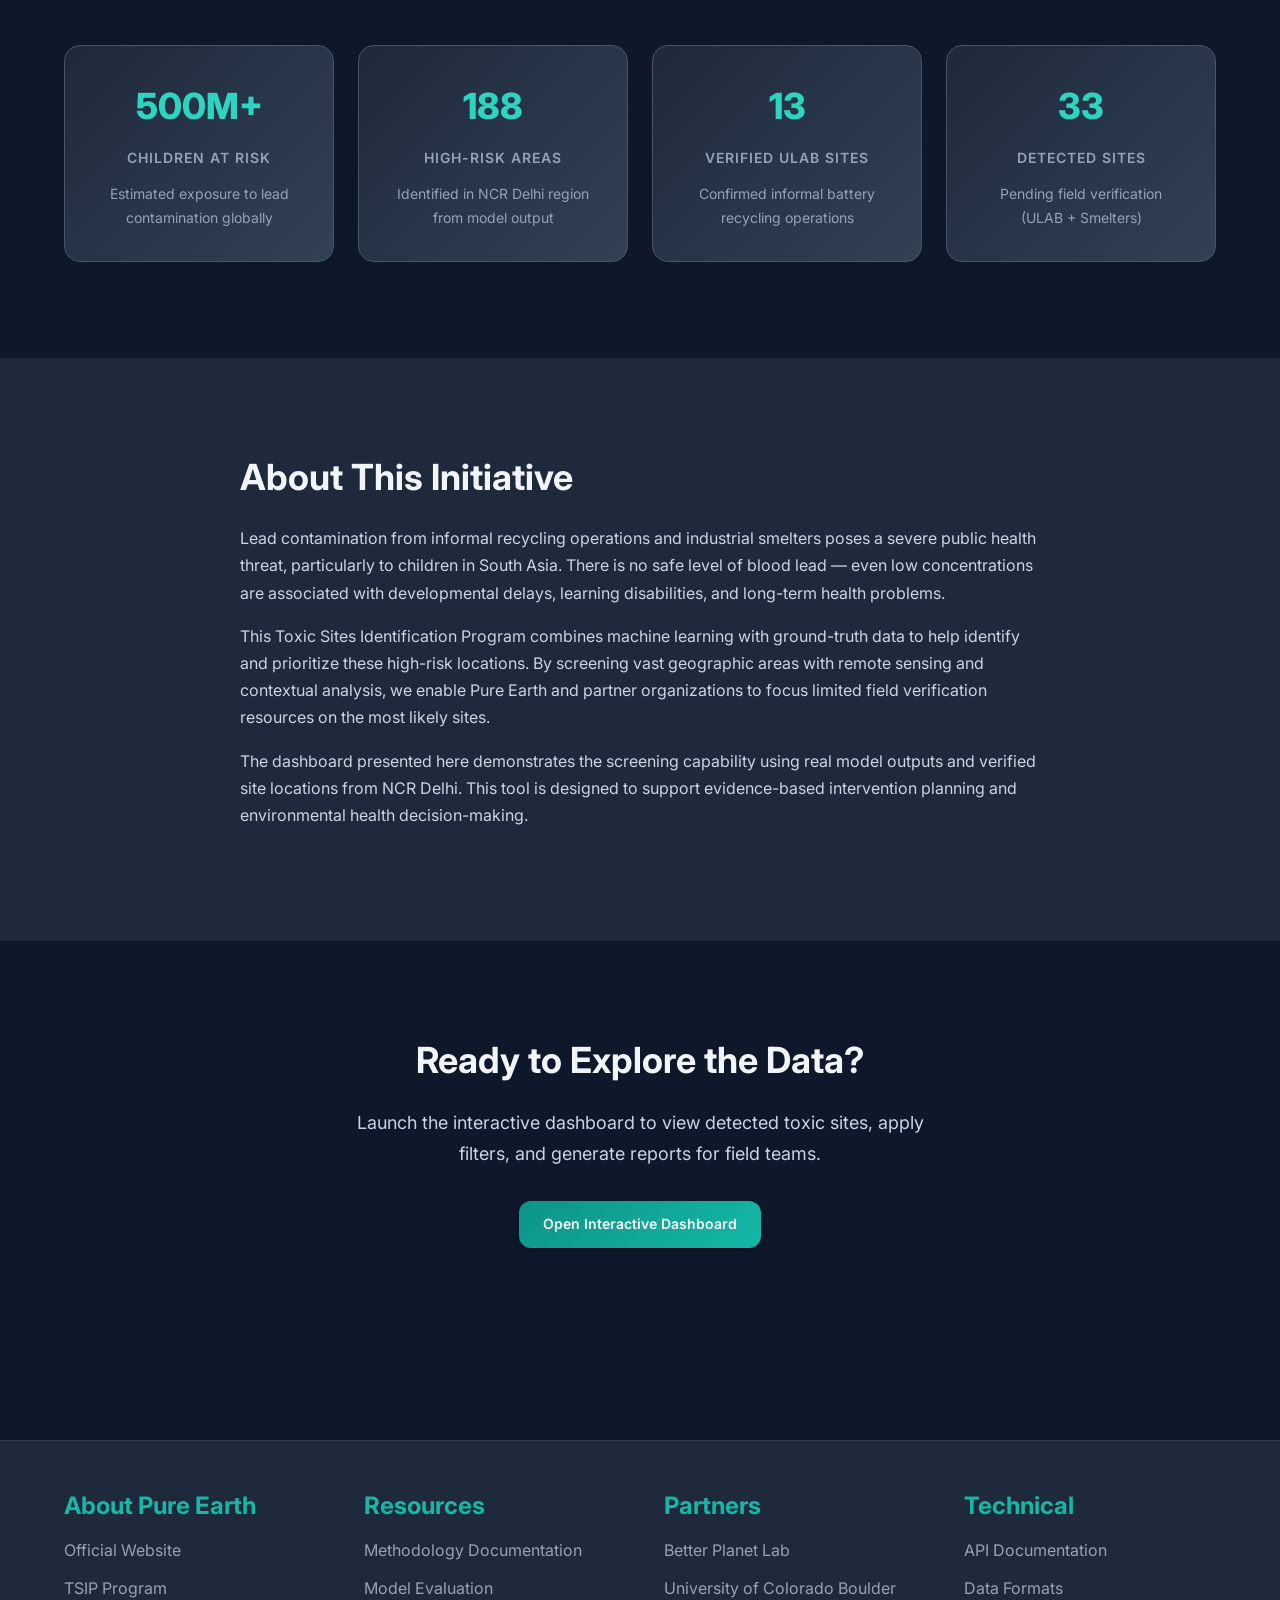
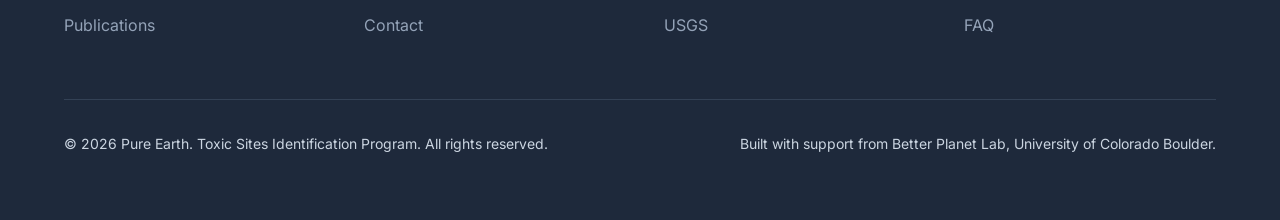
==== commit 668d512c: "Fix scientific accuracy across all pages" ====
--- a/index.html
+++ b/index.html
@@ -53,7 +53,7 @@
             Our XGBoost model analyzes geospatial and socioeconomic features to identify likely informal lead-acid battery (ULAB) recycling sites. Features include battery shop density, scrap metal dealers, population density, and proximity to residential areas.
           </p>
           <p style="font-size: var(--font-size-sm); color: var(--gray-400); margin-bottom: 0;">
-            <strong>Accuracy:</strong> 87% precision, 82% recall, 0.91 AUC-ROC
+            <strong>Proof of concept:</strong> NCR Delhi — 188 high-risk cells, 13 verified sites matched
           </p>
         </div>
 
@@ -63,10 +63,10 @@
             Satellite Imagery Model
           </h3>
           <p>
-            A deep learning CNN (ResNet-50) analyzes multispectral Sentinel-2 imagery to detect industrial smelter facilities. The model identifies thermal signatures, emission patterns, building footprints, and spectral characteristics.
+            A deep learning CNN analyzes multispectral Sentinel-2 imagery to detect industrial smelter facilities. The model identifies spatial patterns, building morphology, land cover context, and spectral characteristics associated with smelter operations.
           </p>
           <p style="font-size: var(--font-size-sm); color: var(--gray-400); margin-bottom: 0;">
-            <strong>Accuracy:</strong> 91% precision, 78% recall, 0.89 AUC-ROC
+            <strong>Training data:</strong> USGS + ILZSG geolocated smelter records
           </p>
         </div>
 
@@ -129,7 +129,7 @@
       <div style="max-width: 800px; margin: 0 auto;">
         <h2>About This Initiative</h2>
         <p>
-          Lead contamination from informal recycling operations and industrial smelters poses a severe public health threat, particularly to children in South Asia. Blood lead levels above 5 µg/dL are associated with developmental delays, learning disabilities, and long-term health problems.
+          Lead contamination from informal recycling operations and industrial smelters poses a severe public health threat, particularly to children in South Asia. There is no safe level of blood lead — even low concentrations are associated with developmental delays, learning disabilities, and long-term health problems.
         </p>
         <p>
           This Toxic Sites Identification Program combines machine learning with ground-truth data to help identify and prioritize these high-risk locations. By screening vast geographic areas with remote sensing and contextual analysis, we enable Pure Earth and partner organizations to focus limited field verification resources on the most likely sites.
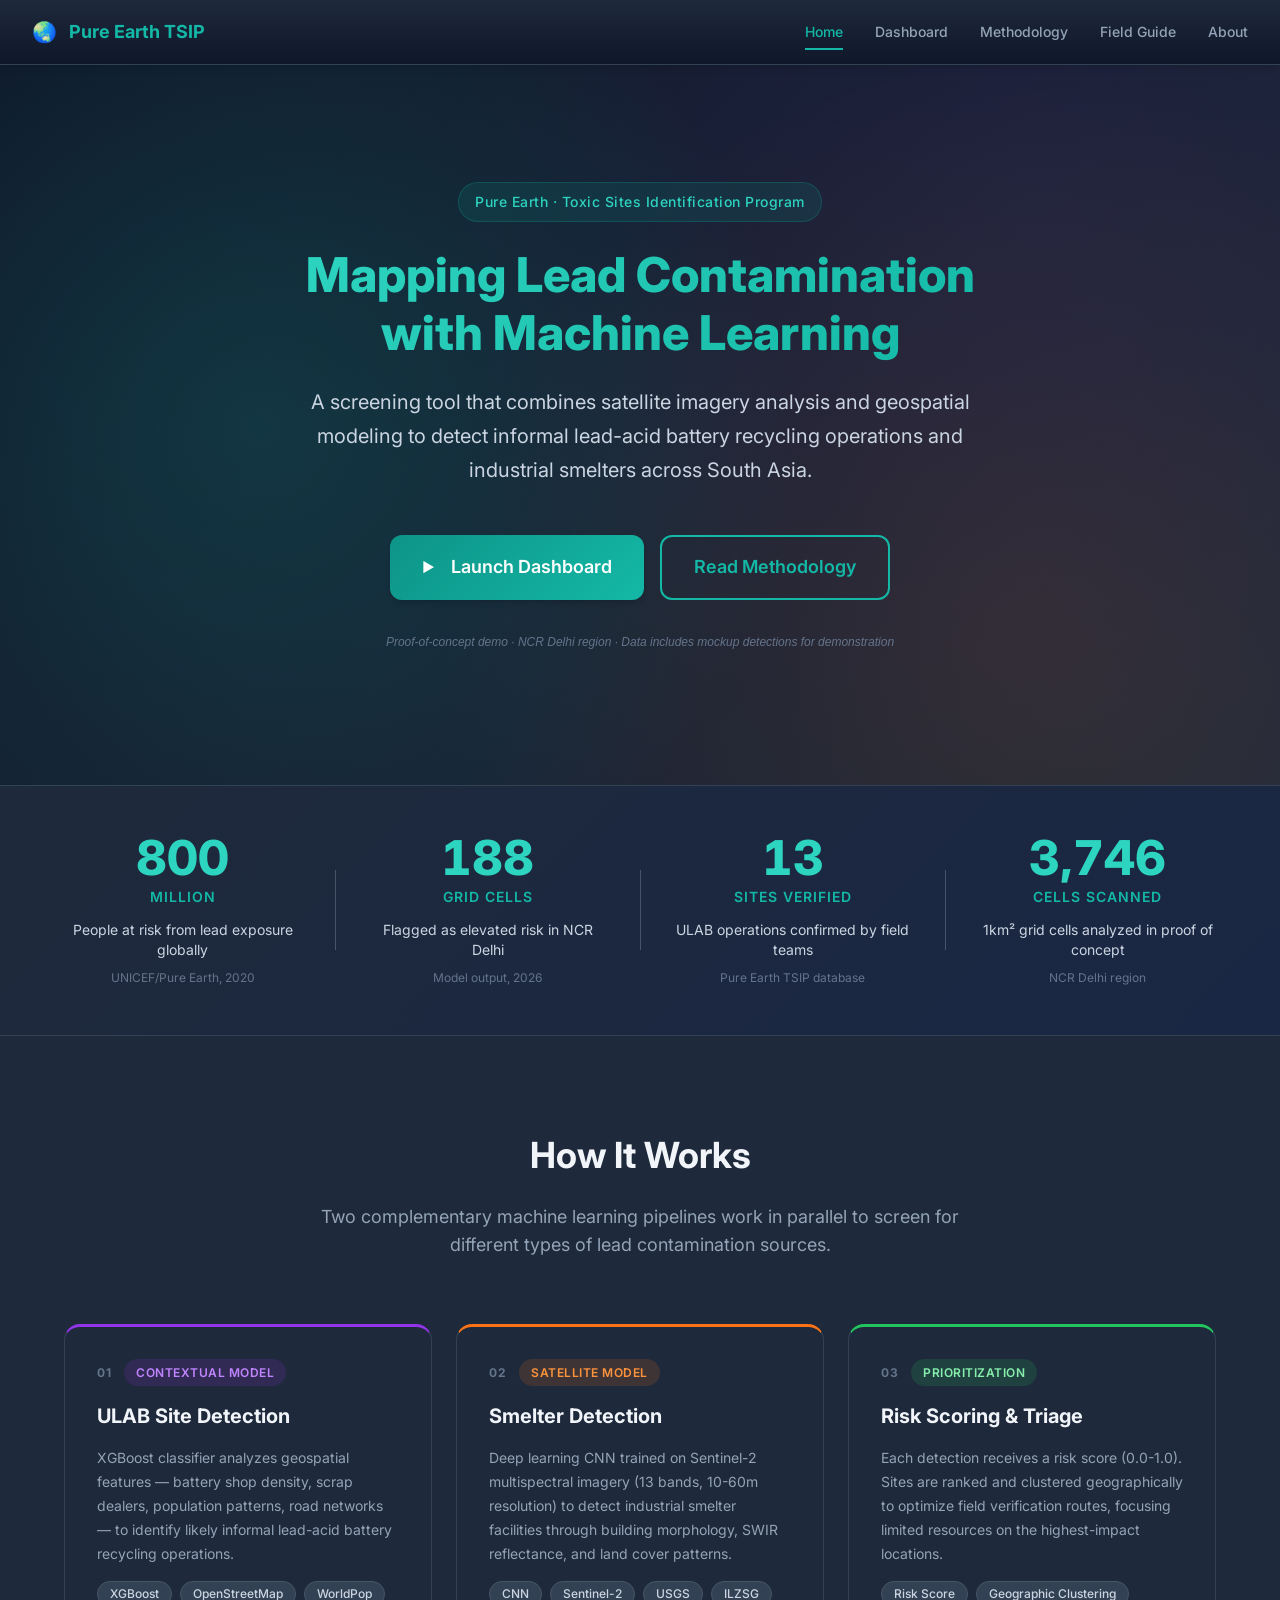
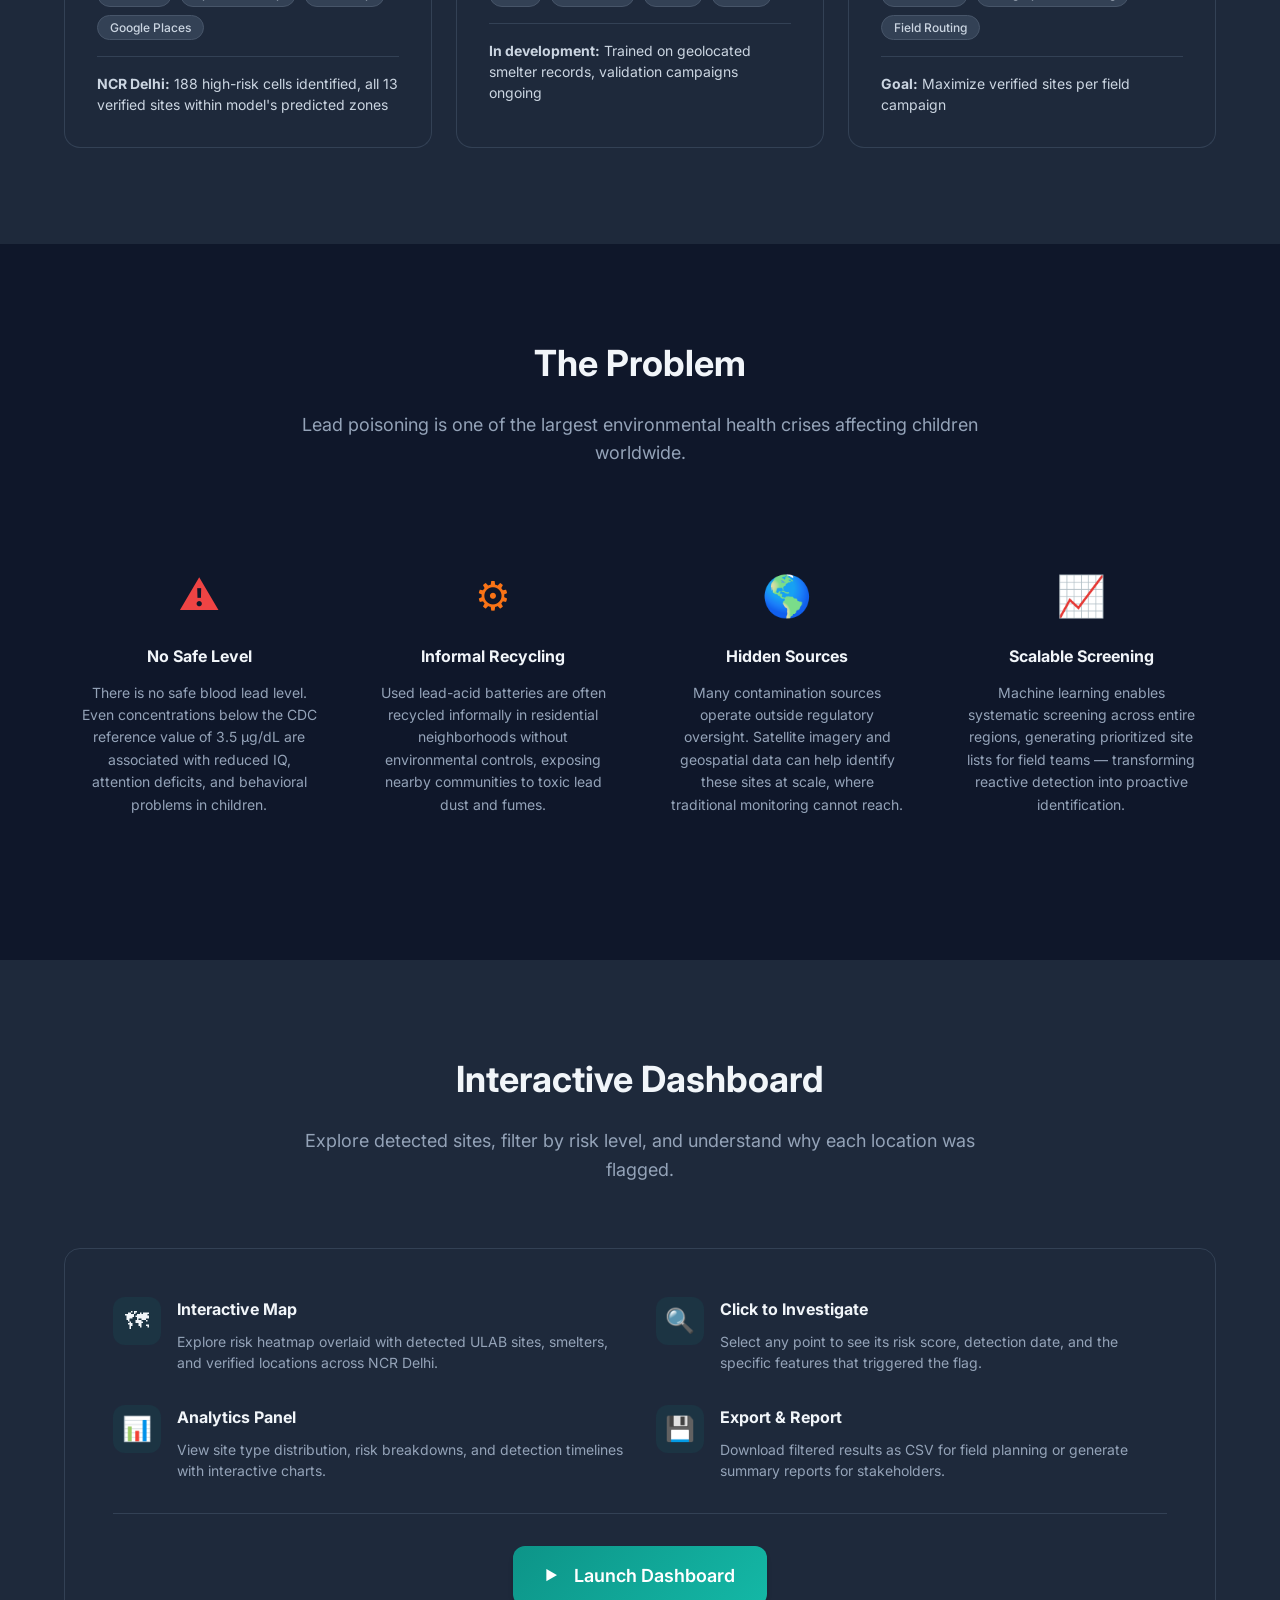
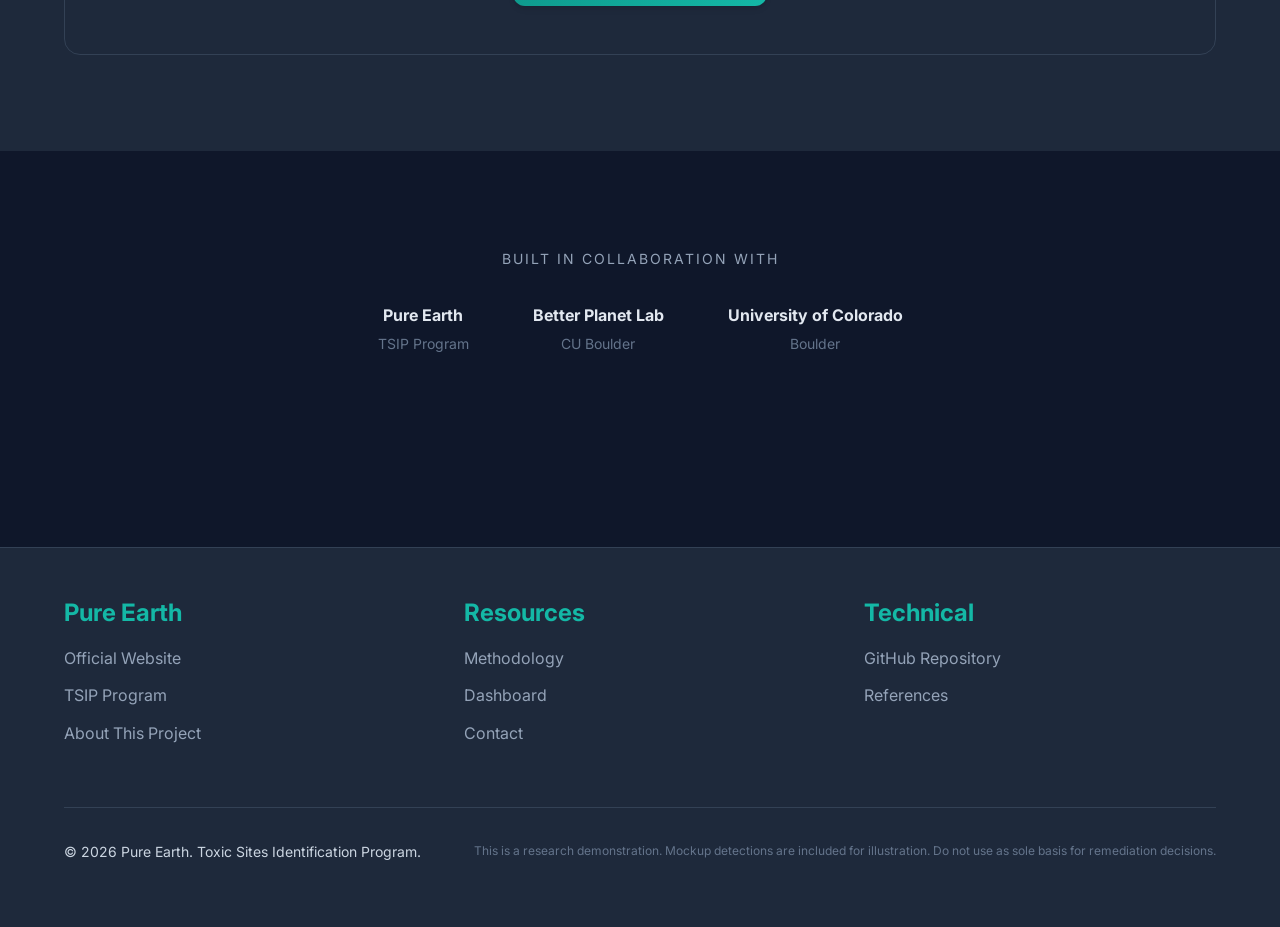
==== commit 62495df3: "Professional redesign: landing page, analytics fix, field guide, scientific accuracy" ====
--- a/index.html
+++ b/index.html
@@ -11,146 +11,246 @@
   <!-- Navigation -->
   <nav class="navbar">
     <a href="index.html" class="navbar-brand">
-      🌍 Pure Earth TSIP
+      <span class="brand-icon">&#127759;</span> Pure Earth TSIP
     </a>
     <ul class="navbar-nav">
       <li><a href="index.html">Home</a></li>
       <li><a href="dashboard.html">Dashboard</a></li>
       <li><a href="methodology.html">Methodology</a></li>
+      <li><a href="field-guide.html">Field Guide</a></li>
       <li><a href="about.html">About</a></li>
     </ul>
   </nav>
 
   <!-- Hero Section -->
   <section class="hero">
+    <div class="hero-bg-pattern"></div>
     <div class="hero-content">
-      <h1>Mapping Lead Contamination with Machine Learning</h1>
+      <div class="hero-badge">Pure Earth &middot; Toxic Sites Identification Program</div>
+      <h1>Mapping Lead Contamination<br>with Machine Learning</h1>
       <p class="hero-subtitle">
-        A screening tool for Pure Earth's Toxic Sites Identification Program. Using advanced machine learning models to detect informal lead-acid battery recycling operations and industrial smelters across South Asia.
+        A screening tool that combines satellite imagery analysis and geospatial modeling to detect informal lead-acid battery recycling operations and industrial smelters across South Asia.
       </p>
       <div class="hero-cta">
-        <a href="dashboard.html" class="btn btn-primary">
-          Launch Dashboard
+        <a href="dashboard.html" class="btn btn-primary btn-lg">
+          <span class="btn-icon-inline">&#9654;</span> Launch Dashboard
         </a>
-        <a href="methodology.html" class="btn btn-outline">
-          Learn More
+        <a href="methodology.html" class="btn btn-outline btn-lg">
+          Read Methodology
         </a>
       </div>
-    </div>
-  </section>
-
-  <!-- Features Section -->
+      <p class="hero-disclaimer">
+        Proof-of-concept demo &middot; NCR Delhi region &middot; Data includes mockup detections for demonstration
+      </p>
+    </div>
+  </section>
+
+  <!-- KPI Counter Bar -->
+  <section class="kpi-bar">
+    <div class="container">
+      <div class="kpi-grid">
+        <div class="kpi-item">
+          <div class="kpi-number" data-target="800">0</div>
+          <div class="kpi-unit">million</div>
+          <div class="kpi-label">People at risk from lead exposure globally</div>
+          <div class="kpi-source">UNICEF/Pure Earth, 2020</div>
+        </div>
+        <div class="kpi-divider"></div>
+        <div class="kpi-item">
+          <div class="kpi-number" data-target="188">0</div>
+          <div class="kpi-unit">grid cells</div>
+          <div class="kpi-label">Flagged as elevated risk in NCR Delhi</div>
+          <div class="kpi-source">Model output, 2026</div>
+        </div>
+        <div class="kpi-divider"></div>
+        <div class="kpi-item">
+          <div class="kpi-number" data-target="13">0</div>
+          <div class="kpi-unit">sites verified</div>
+          <div class="kpi-label">ULAB operations confirmed by field teams</div>
+          <div class="kpi-source">Pure Earth TSIP database</div>
+        </div>
+        <div class="kpi-divider"></div>
+        <div class="kpi-item">
+          <div class="kpi-number" data-target="3746">0</div>
+          <div class="kpi-unit">cells scanned</div>
+          <div class="kpi-label">1km&sup2; grid cells analyzed in proof of concept</div>
+          <div class="kpi-source">NCR Delhi region</div>
+        </div>
+      </div>
+    </div>
+  </section>
+
+  <!-- How It Works -->
   <section class="section section-light">
     <div class="container">
-      <h2 style="text-align: center; margin-bottom: var(--spacing-16);">How It Works</h2>
-      <div class="card-grid">
-        <!-- Feature 1: Contextual Model -->
-        <div class="card">
-          <h3 style="color: #9333ea; margin-bottom: var(--spacing-4);">
-            Contextual Model
-          </h3>
+      <div class="section-header">
+        <h2>How It Works</h2>
+        <p class="section-subtitle">Two complementary machine learning pipelines work in parallel to screen for different types of lead contamination sources.</p>
+      </div>
+
+      <div class="pipeline-cards">
+        <!-- Pipeline 1 -->
+        <div class="pipeline-card pipeline-ulab">
+          <div class="pipeline-card-header">
+            <span class="pipeline-number">01</span>
+            <span class="pipeline-tag tag-purple">Contextual Model</span>
+          </div>
+          <h3>ULAB Site Detection</h3>
           <p>
-            Our XGBoost model analyzes geospatial and socioeconomic features to identify likely informal lead-acid battery (ULAB) recycling sites. Features include battery shop density, scrap metal dealers, population density, and proximity to residential areas.
+            XGBoost classifier analyzes geospatial features — battery shop density, scrap dealers, population patterns, road networks — to identify likely informal lead-acid battery recycling operations.
           </p>
-          <p style="font-size: var(--font-size-sm); color: var(--gray-400); margin-bottom: 0;">
-            <strong>Proof of concept:</strong> NCR Delhi — 188 high-risk cells, 13 verified sites matched
+          <div class="pipeline-tech">
+            <span class="tech-chip">XGBoost</span>
+            <span class="tech-chip">OpenStreetMap</span>
+            <span class="tech-chip">WorldPop</span>
+            <span class="tech-chip">Google Places</span>
+          </div>
+          <div class="pipeline-result">
+            <strong>NCR Delhi:</strong> 188 high-risk cells identified, all 13 verified sites within model's predicted zones
+          </div>
+        </div>
+
+        <!-- Pipeline 2 -->
+        <div class="pipeline-card pipeline-smelter">
+          <div class="pipeline-card-header">
+            <span class="pipeline-number">02</span>
+            <span class="pipeline-tag tag-orange">Satellite Model</span>
+          </div>
+          <h3>Smelter Detection</h3>
+          <p>
+            Deep learning CNN trained on Sentinel-2 multispectral imagery (13 bands, 10-60m resolution) to detect industrial smelter facilities through building morphology, SWIR reflectance, and land cover patterns.
           </p>
-        </div>
-
-        <!-- Feature 2: Satellite Model -->
-        <div class="card">
-          <h3 style="color: #f97316; margin-bottom: var(--spacing-4);">
-            Satellite Imagery Model
-          </h3>
+          <div class="pipeline-tech">
+            <span class="tech-chip">CNN</span>
+            <span class="tech-chip">Sentinel-2</span>
+            <span class="tech-chip">USGS</span>
+            <span class="tech-chip">ILZSG</span>
+          </div>
+          <div class="pipeline-result">
+            <strong>In development:</strong> Trained on geolocated smelter records, validation campaigns ongoing
+          </div>
+        </div>
+
+        <!-- Pipeline 3 -->
+        <div class="pipeline-card pipeline-prioritize">
+          <div class="pipeline-card-header">
+            <span class="pipeline-number">03</span>
+            <span class="pipeline-tag tag-green">Prioritization</span>
+          </div>
+          <h3>Risk Scoring &amp; Triage</h3>
           <p>
-            A deep learning CNN analyzes multispectral Sentinel-2 imagery to detect industrial smelter facilities. The model identifies spatial patterns, building morphology, land cover context, and spectral characteristics associated with smelter operations.
+            Each detection receives a risk score (0.0-1.0). Sites are ranked and clustered geographically to optimize field verification routes, focusing limited resources on the highest-impact locations.
           </p>
-          <p style="font-size: var(--font-size-sm); color: var(--gray-400); margin-bottom: 0;">
-            <strong>Training data:</strong> USGS + ILZSG geolocated smelter records
-          </p>
-        </div>
-
-        <!-- Feature 3: Risk Prioritization -->
-        <div class="card">
-          <h3 style="color: #22c55e; margin-bottom: var(--spacing-4);">
-            Risk Prioritization
-          </h3>
-          <p>
-            Each detected site receives a risk score from 0.0 to 1.0 based on model confidence and contextual factors. Sites are prioritized for field verification based on risk level, ensuring resources focus on the highest-impact interventions.
-          </p>
-          <p style="font-size: var(--font-size-sm); color: var(--gray-400); margin-bottom: 0;">
-            <strong>Target:</strong> Protect vulnerable populations from lead exposure
-          </p>
-        </div>
-      </div>
-    </div>
-  </section>
-
-  <!-- Stats Section -->
+          <div class="pipeline-tech">
+            <span class="tech-chip">Risk Score</span>
+            <span class="tech-chip">Geographic Clustering</span>
+            <span class="tech-chip">Field Routing</span>
+          </div>
+          <div class="pipeline-result">
+            <strong>Goal:</strong> Maximize verified sites per field campaign
+          </div>
+        </div>
+      </div>
+    </div>
+  </section>
+
+  <!-- The Problem Section -->
   <section class="section section-dark">
     <div class="container">
-      <h2 style="text-align: center; margin-bottom: var(--spacing-16);">Impact in NCR Delhi</h2>
-      <div class="stats">
-        <div class="stat-card">
-          <div class="stat-number">500M+</div>
-          <div class="stat-label">Children at Risk</div>
-          <p style="font-size: var(--font-size-sm); color: var(--gray-400); margin-top: var(--spacing-3); margin-bottom: 0;">
-            Estimated exposure to lead contamination globally
-          </p>
-        </div>
-        <div class="stat-card">
-          <div class="stat-number">188</div>
-          <div class="stat-label">High-Risk Areas</div>
-          <p style="font-size: var(--font-size-sm); color: var(--gray-400); margin-top: var(--spacing-3); margin-bottom: 0;">
-            Identified in NCR Delhi region from model output
-          </p>
-        </div>
-        <div class="stat-card">
-          <div class="stat-number">13</div>
-          <div class="stat-label">Verified ULAB Sites</div>
-          <p style="font-size: var(--font-size-sm); color: var(--gray-400); margin-top: var(--spacing-3); margin-bottom: 0;">
-            Confirmed informal battery recycling operations
-          </p>
-        </div>
-        <div class="stat-card">
-          <div class="stat-number">33</div>
-          <div class="stat-label">Detected Sites</div>
-          <p style="font-size: var(--font-size-sm); color: var(--gray-400); margin-top: var(--spacing-3); margin-bottom: 0;">
-            Pending field verification (ULAB + Smelters)
-          </p>
-        </div>
-      </div>
-    </div>
-  </section>
-
-  <!-- About Section -->
+      <div class="section-header">
+        <h2>The Problem</h2>
+        <p class="section-subtitle">Lead poisoning is one of the largest environmental health crises affecting children worldwide.</p>
+      </div>
+      <div class="problem-grid">
+        <div class="problem-card">
+          <div class="problem-icon" style="color: #ef4444;">&#9888;</div>
+          <h4>No Safe Level</h4>
+          <p>There is no safe blood lead level. Even concentrations below the CDC reference value of 3.5 &micro;g/dL are associated with reduced IQ, attention deficits, and behavioral problems in children.</p>
+        </div>
+        <div class="problem-card">
+          <div class="problem-icon" style="color: #f97316;">&#9881;</div>
+          <h4>Informal Recycling</h4>
+          <p>Used lead-acid batteries are often recycled informally in residential neighborhoods without environmental controls, exposing nearby communities to toxic lead dust and fumes.</p>
+        </div>
+        <div class="problem-card">
+          <div class="problem-icon" style="color: #eab308;">&#127758;</div>
+          <h4>Hidden Sources</h4>
+          <p>Many contamination sources operate outside regulatory oversight. Satellite imagery and geospatial data can help identify these sites at scale, where traditional monitoring cannot reach.</p>
+        </div>
+        <div class="problem-card">
+          <div class="problem-icon" style="color: #14b8a6;">&#128200;</div>
+          <h4>Scalable Screening</h4>
+          <p>Machine learning enables systematic screening across entire regions, generating prioritized site lists for field teams — transforming reactive detection into proactive identification.</p>
+        </div>
+      </div>
+    </div>
+  </section>
+
+  <!-- Dashboard Preview Section -->
   <section class="section section-light">
     <div class="container">
-      <div style="max-width: 800px; margin: 0 auto;">
-        <h2>About This Initiative</h2>
-        <p>
-          Lead contamination from informal recycling operations and industrial smelters poses a severe public health threat, particularly to children in South Asia. There is no safe level of blood lead — even low concentrations are associated with developmental delays, learning disabilities, and long-term health problems.
-        </p>
-        <p>
-          This Toxic Sites Identification Program combines machine learning with ground-truth data to help identify and prioritize these high-risk locations. By screening vast geographic areas with remote sensing and contextual analysis, we enable Pure Earth and partner organizations to focus limited field verification resources on the most likely sites.
-        </p>
-        <p>
-          The dashboard presented here demonstrates the screening capability using real model outputs and verified site locations from NCR Delhi. This tool is designed to support evidence-based intervention planning and environmental health decision-making.
-        </p>
-      </div>
-    </div>
-  </section>
-
-  <!-- CTA Section -->
+      <div class="section-header">
+        <h2>Interactive Dashboard</h2>
+        <p class="section-subtitle">Explore detected sites, filter by risk level, and understand why each location was flagged.</p>
+      </div>
+      <div class="dashboard-preview">
+        <div class="preview-features">
+          <div class="preview-feature">
+            <div class="preview-feature-icon">&#128506;</div>
+            <div>
+              <h4>Interactive Map</h4>
+              <p>Explore risk heatmap overlaid with detected ULAB sites, smelters, and verified locations across NCR Delhi.</p>
+            </div>
+          </div>
+          <div class="preview-feature">
+            <div class="preview-feature-icon">&#128269;</div>
+            <div>
+              <h4>Click to Investigate</h4>
+              <p>Select any point to see its risk score, detection date, and the specific features that triggered the flag.</p>
+            </div>
+          </div>
+          <div class="preview-feature">
+            <div class="preview-feature-icon">&#128202;</div>
+            <div>
+              <h4>Analytics Panel</h4>
+              <p>View site type distribution, risk breakdowns, and detection timelines with interactive charts.</p>
+            </div>
+          </div>
+          <div class="preview-feature">
+            <div class="preview-feature-icon">&#128190;</div>
+            <div>
+              <h4>Export &amp; Report</h4>
+              <p>Download filtered results as CSV for field planning or generate summary reports for stakeholders.</p>
+            </div>
+          </div>
+        </div>
+        <div class="preview-cta">
+          <a href="dashboard.html" class="btn btn-primary btn-lg">
+            <span class="btn-icon-inline">&#9654;</span> Launch Dashboard
+          </a>
+        </div>
+      </div>
+    </div>
+  </section>
+
+  <!-- Partners -->
   <section class="section section-dark">
     <div class="container" style="text-align: center;">
-      <h2>Ready to Explore the Data?</h2>
-      <p style="font-size: var(--font-size-lg); color: var(--gray-300); margin-bottom: var(--spacing-8); max-width: 600px; margin-left: auto; margin-right: auto;">
-        Launch the interactive dashboard to view detected toxic sites, apply filters, and generate reports for field teams.
-      </p>
-      <a href="dashboard.html" class="btn btn-primary">
-        Open Interactive Dashboard
-      </a>
+      <p style="font-size: var(--font-size-sm); text-transform: uppercase; letter-spacing: 2px; color: var(--gray-400); margin-bottom: var(--spacing-8);">Built in collaboration with</p>
+      <div class="partner-logos">
+        <div class="partner-item">
+          <strong>Pure Earth</strong>
+          <span>TSIP Program</span>
+        </div>
+        <div class="partner-item">
+          <strong>Better Planet Lab</strong>
+          <span>CU Boulder</span>
+        </div>
+        <div class="partner-item">
+          <strong>University of Colorado</strong>
+          <span>Boulder</span>
+        </div>
+      </div>
     </div>
   </section>
 
@@ -159,45 +259,65 @@
     <div class="container">
       <div class="footer-content">
         <div class="footer-section">
-          <h3>About Pure Earth</h3>
+          <h3>Pure Earth</h3>
           <ul>
-            <li><a href="#">Official Website</a></li>
-            <li><a href="#">TSIP Program</a></li>
-            <li><a href="#">Publications</a></li>
+            <li><a href="https://www.pureearth.org/" target="_blank">Official Website</a></li>
+            <li><a href="https://www.pureearth.org/our-projects/" target="_blank">TSIP Program</a></li>
+            <li><a href="about.html">About This Project</a></li>
           </ul>
         </div>
         <div class="footer-section">
           <h3>Resources</h3>
           <ul>
-            <li><a href="#">Methodology Documentation</a></li>
-            <li><a href="#">Model Evaluation</a></li>
-            <li><a href="#">Contact</a></li>
-          </ul>
-        </div>
-        <div class="footer-section">
-          <h3>Partners</h3>
-          <ul>
-            <li><a href="#">Better Planet Lab</a></li>
-            <li><a href="#">University of Colorado Boulder</a></li>
-            <li><a href="#">USGS</a></li>
+            <li><a href="methodology.html">Methodology</a></li>
+            <li><a href="dashboard.html">Dashboard</a></li>
+            <li><a href="about.html#contact">Contact</a></li>
           </ul>
         </div>
         <div class="footer-section">
           <h3>Technical</h3>
           <ul>
-            <li><a href="#">API Documentation</a></li>
-            <li><a href="#">Data Formats</a></li>
-            <li><a href="#">FAQ</a></li>
+            <li><a href="https://github.com/naiacasina/pure-earth-demo" target="_blank">GitHub Repository</a></li>
+            <li><a href="methodology.html#references">References</a></li>
           </ul>
         </div>
       </div>
       <div class="footer-bottom">
-        <p>&copy; 2026 Pure Earth. Toxic Sites Identification Program. All rights reserved.</p>
-        <p>Built with support from Better Planet Lab, University of Colorado Boulder.</p>
+        <p>&copy; 2026 Pure Earth. Toxic Sites Identification Program.</p>
+        <p style="font-size: var(--font-size-xs); color: var(--gray-500);">
+          This is a research demonstration. Mockup detections are included for illustration. Do not use as sole basis for remediation decisions.
+        </p>
       </div>
     </div>
   </footer>
 
   <script src="js/app.js"></script>
+  <script>
+    // Animated KPI counters
+    function animateCounters() {
+      const counters = document.querySelectorAll('.kpi-number[data-target]');
+      const observer = new IntersectionObserver((entries) => {
+        entries.forEach(entry => {
+          if (entry.isIntersecting) {
+            const el = entry.target;
+            const target = parseInt(el.getAttribute('data-target'));
+            const duration = 2000;
+            const start = performance.now();
+            function update(now) {
+              const elapsed = now - start;
+              const progress = Math.min(elapsed / duration, 1);
+              const eased = 1 - Math.pow(1 - progress, 3);
+              el.textContent = Math.round(eased * target).toLocaleString();
+              if (progress < 1) requestAnimationFrame(update);
+            }
+            requestAnimationFrame(update);
+            observer.unobserve(el);
+          }
+        });
+      }, { threshold: 0.3 });
+      counters.forEach(c => observer.observe(c));
+    }
+    document.addEventListener('DOMContentLoaded', animateCounters);
+  </script>
 </body>
 </html>
--- a/css/style.css
+++ b/css/style.css
@@ -833,16 +833,17 @@
   left: 0;
   right: 0;
   background-color: var(--navy-800);
-  border-top: 1px solid var(--navy-700);
-  box-shadow: 0 -4px 6px rgba(0, 0, 0, 0.3);
+  border-top: 2px solid var(--teal-600);
+  box-shadow: 0 -8px 24px rgba(0, 0, 0, 0.4);
   z-index: 400;
   max-height: 0;
   overflow: hidden;
-  transition: max-height var(--transition-base);
+  transition: max-height 0.4s cubic-bezier(0.4, 0, 0.2, 1);
 }
 
 .analytics-drawer.open {
-  max-height: 400px;
+  max-height: 70vh;
+  overflow-y: auto;
 }
 
 .analytics-header {
@@ -852,6 +853,23 @@
   justify-content: space-between;
   align-items: center;
   background-color: var(--navy-700);
+  position: sticky;
+  top: 0;
+  z-index: 1;
+}
+
+.analytics-stats-row {
+  display: grid;
+  grid-template-columns: repeat(4, 1fr);
+  gap: var(--spacing-4);
+  padding: var(--spacing-6) var(--spacing-6) 0;
+}
+
+.analytics-charts-row {
+  display: grid;
+  grid-template-columns: 1fr 1fr 2fr;
+  gap: var(--spacing-6);
+  padding: var(--spacing-6);
 }
 
 .analytics-content {
@@ -864,6 +882,17 @@
 
 .analytics-chart {
   min-width: 250px;
+  background-color: var(--navy-700);
+  border-radius: var(--radius-lg);
+  padding: var(--spacing-4);
+  border: 1px solid var(--navy-600);
+}
+
+.analytics-chart h5 {
+  color: var(--gray-300);
+  font-size: var(--font-size-sm);
+  margin-bottom: var(--spacing-3);
+  font-weight: 500;
 }
 
 .analytics-stat {
@@ -1302,3 +1331,537 @@
     width: 100%;
   }
 }
+
+/* ============================================================================
+   Professional Landing Page Styles
+   ========================================================================== */
+
+/* Hero enhancements */
+.hero-bg-pattern {
+  position: absolute;
+  inset: 0;
+  background-image:
+    radial-gradient(circle at 20% 50%, rgba(13, 148, 136, 0.08) 0%, transparent 50%),
+    radial-gradient(circle at 80% 20%, rgba(147, 51, 234, 0.06) 0%, transparent 50%);
+  pointer-events: none;
+}
+
+.hero {
+  position: relative;
+}
+
+.hero-badge {
+  display: inline-block;
+  padding: var(--spacing-2) var(--spacing-4);
+  background: rgba(13, 148, 136, 0.15);
+  border: 1px solid rgba(13, 148, 136, 0.3);
+  border-radius: 100px;
+  font-size: var(--font-size-sm);
+  color: var(--teal-400);
+  font-weight: 500;
+  letter-spacing: 0.5px;
+  margin-bottom: var(--spacing-6);
+}
+
+.hero-disclaimer {
+  margin-top: var(--spacing-8);
+  font-size: var(--font-size-xs);
+  color: var(--gray-500);
+  font-style: italic;
+}
+
+.btn-lg {
+  padding: var(--spacing-4) var(--spacing-8);
+  font-size: var(--font-size-lg);
+}
+
+.btn-icon-inline {
+  font-size: 0.75em;
+  margin-right: var(--spacing-2);
+}
+
+/* KPI Counter Bar */
+.kpi-bar {
+  background: linear-gradient(135deg, var(--navy-800), #1a2744);
+  border-top: 1px solid var(--navy-700);
+  border-bottom: 1px solid var(--navy-700);
+  padding: var(--spacing-12) 0;
+}
+
+.kpi-grid {
+  display: flex;
+  align-items: flex-start;
+  justify-content: center;
+  gap: var(--spacing-8);
+}
+
+.kpi-item {
+  flex: 1;
+  text-align: center;
+  max-width: 240px;
+}
+
+.kpi-number {
+  font-size: 3rem;
+  font-weight: 800;
+  color: var(--teal-400);
+  line-height: 1;
+  margin-bottom: var(--spacing-1);
+  font-variant-numeric: tabular-nums;
+}
+
+.kpi-unit {
+  font-size: var(--font-size-sm);
+  color: var(--teal-500);
+  font-weight: 600;
+  text-transform: uppercase;
+  letter-spacing: 1px;
+  margin-bottom: var(--spacing-3);
+}
+
+.kpi-label {
+  font-size: var(--font-size-sm);
+  color: var(--gray-300);
+  line-height: 1.4;
+}
+
+.kpi-source {
+  font-size: var(--font-size-xs);
+  color: var(--gray-500);
+  margin-top: var(--spacing-2);
+}
+
+.kpi-divider {
+  width: 1px;
+  height: 80px;
+  background: var(--navy-600);
+  align-self: center;
+  flex-shrink: 0;
+}
+
+/* Section headers */
+.section-header {
+  text-align: center;
+  margin-bottom: var(--spacing-16);
+}
+
+.section-subtitle {
+  font-size: var(--font-size-lg);
+  color: var(--gray-400);
+  max-width: 700px;
+  margin: var(--spacing-4) auto 0;
+  line-height: 1.6;
+}
+
+/* Pipeline cards */
+.pipeline-cards {
+  display: grid;
+  grid-template-columns: repeat(3, 1fr);
+  gap: var(--spacing-6);
+}
+
+.pipeline-card {
+  background-color: var(--navy-800);
+  border: 1px solid var(--navy-700);
+  border-radius: var(--radius-xl);
+  padding: var(--spacing-8);
+  transition: transform var(--transition-base), box-shadow var(--transition-base);
+}
+
+.pipeline-card:hover {
+  transform: translateY(-4px);
+  box-shadow: 0 12px 40px rgba(0, 0, 0, 0.3);
+}
+
+.pipeline-ulab { border-top: 3px solid #9333ea; }
+.pipeline-smelter { border-top: 3px solid #f97316; }
+.pipeline-prioritize { border-top: 3px solid #22c55e; }
+
+.pipeline-card-header {
+  display: flex;
+  align-items: center;
+  gap: var(--spacing-3);
+  margin-bottom: var(--spacing-4);
+}
+
+.pipeline-number {
+  font-size: var(--font-size-xs);
+  color: var(--gray-500);
+  font-weight: 700;
+  letter-spacing: 1px;
+}
+
+.pipeline-tag {
+  font-size: var(--font-size-xs);
+  font-weight: 600;
+  padding: var(--spacing-1) var(--spacing-3);
+  border-radius: 100px;
+  text-transform: uppercase;
+  letter-spacing: 0.5px;
+}
+
+.tag-purple { background: rgba(147, 51, 234, 0.15); color: #c084fc; }
+.tag-orange { background: rgba(249, 115, 22, 0.15); color: #fb923c; }
+.tag-green { background: rgba(34, 197, 94, 0.15); color: #86efac; }
+
+.pipeline-card h3 {
+  font-size: var(--font-size-xl);
+  color: var(--gray-100);
+  margin-bottom: var(--spacing-4);
+}
+
+.pipeline-card p {
+  color: var(--gray-400);
+  font-size: var(--font-size-sm);
+  line-height: 1.7;
+  margin-bottom: var(--spacing-4);
+}
+
+.pipeline-tech {
+  display: flex;
+  flex-wrap: wrap;
+  gap: var(--spacing-2);
+  margin-bottom: var(--spacing-4);
+}
+
+.tech-chip {
+  font-size: var(--font-size-xs);
+  padding: 2px var(--spacing-3);
+  background: var(--navy-700);
+  border: 1px solid var(--navy-600);
+  border-radius: 100px;
+  color: var(--gray-300);
+  font-weight: 500;
+}
+
+.pipeline-result {
+  font-size: var(--font-size-sm);
+  color: var(--gray-300);
+  padding-top: var(--spacing-4);
+  border-top: 1px solid var(--navy-700);
+  line-height: 1.5;
+}
+
+/* Problem grid */
+.problem-grid {
+  display: grid;
+  grid-template-columns: repeat(4, 1fr);
+  gap: var(--spacing-6);
+}
+
+.problem-card {
+  text-align: center;
+  padding: var(--spacing-8) var(--spacing-4);
+}
+
+.problem-icon {
+  font-size: 2.5rem;
+  margin-bottom: var(--spacing-4);
+}
+
+.problem-card h4 {
+  color: var(--gray-100);
+  margin-bottom: var(--spacing-3);
+  font-size: var(--font-size-base);
+}
+
+.problem-card p {
+  font-size: var(--font-size-sm);
+  color: var(--gray-400);
+  line-height: 1.6;
+}
+
+/* Dashboard preview */
+.dashboard-preview {
+  background: var(--navy-800);
+  border: 1px solid var(--navy-700);
+  border-radius: var(--radius-xl);
+  padding: var(--spacing-12);
+}
+
+.preview-features {
+  display: grid;
+  grid-template-columns: repeat(2, 1fr);
+  gap: var(--spacing-8);
+  margin-bottom: var(--spacing-8);
+}
+
+.preview-feature {
+  display: flex;
+  gap: var(--spacing-4);
+}
+
+.preview-feature-icon {
+  font-size: 1.5rem;
+  flex-shrink: 0;
+  width: 48px;
+  height: 48px;
+  display: flex;
+  align-items: center;
+  justify-content: center;
+  background: rgba(13, 148, 136, 0.1);
+  border-radius: var(--radius-lg);
+}
+
+.preview-feature h4 {
+  font-size: var(--font-size-base);
+  color: var(--gray-100);
+  margin-bottom: var(--spacing-2);
+}
+
+.preview-feature p {
+  font-size: var(--font-size-sm);
+  color: var(--gray-400);
+  line-height: 1.5;
+  margin: 0;
+}
+
+.preview-cta {
+  text-align: center;
+  padding-top: var(--spacing-8);
+  border-top: 1px solid var(--navy-700);
+}
+
+/* Partner logos */
+.partner-logos {
+  display: flex;
+  justify-content: center;
+  gap: var(--spacing-16);
+}
+
+.partner-item {
+  display: flex;
+  flex-direction: column;
+  align-items: center;
+  gap: var(--spacing-1);
+}
+
+.partner-item strong {
+  color: var(--gray-200);
+  font-size: var(--font-size-base);
+}
+
+.partner-item span {
+  color: var(--gray-500);
+  font-size: var(--font-size-sm);
+}
+
+/* Brand icon */
+.brand-icon {
+  font-size: 1.25rem;
+}
+
+/* ============================================================================
+   Field Guide Styles
+   ========================================================================== */
+
+.guide-steps {
+  display: flex;
+  flex-direction: column;
+  gap: var(--spacing-6);
+}
+
+.guide-step {
+  display: flex;
+  gap: var(--spacing-6);
+  align-items: flex-start;
+}
+
+.guide-step-number {
+  flex-shrink: 0;
+  width: 48px;
+  height: 48px;
+  background: linear-gradient(135deg, var(--teal-600), var(--teal-500));
+  color: white;
+  font-weight: 800;
+  font-size: var(--font-size-xl);
+  border-radius: 50%;
+  display: flex;
+  align-items: center;
+  justify-content: center;
+}
+
+.guide-step-content h3 {
+  color: var(--gray-100);
+  margin-bottom: var(--spacing-2);
+}
+
+.guide-step-content p {
+  color: var(--gray-400);
+  line-height: 1.6;
+  margin: 0;
+}
+
+.risk-guide-grid {
+  display: grid;
+  grid-template-columns: repeat(3, 1fr);
+  gap: var(--spacing-6);
+}
+
+.risk-guide-card {
+  background: var(--navy-700);
+  padding: var(--spacing-6);
+  border-radius: var(--radius-lg);
+}
+
+.risk-guide-range {
+  font-size: var(--font-size-2xl);
+  font-weight: 800;
+  margin-bottom: var(--spacing-2);
+}
+
+.risk-guide-card h4 {
+  color: var(--gray-200);
+  margin-bottom: var(--spacing-4);
+}
+
+.risk-guide-card p {
+  color: var(--gray-400);
+  font-size: var(--font-size-sm);
+  line-height: 1.6;
+  margin-bottom: var(--spacing-4);
+}
+
+.risk-guide-action {
+  font-size: var(--font-size-sm);
+  color: var(--gray-300);
+  padding-top: var(--spacing-4);
+  border-top: 1px solid var(--navy-600);
+  line-height: 1.5;
+}
+
+.checklist-grid {
+  display: grid;
+  grid-template-columns: repeat(3, 1fr);
+  gap: var(--spacing-6);
+}
+
+.checklist-card {
+  background: var(--navy-700);
+  padding: var(--spacing-6);
+  border-radius: var(--radius-lg);
+  border: 1px solid var(--navy-600);
+}
+
+.checklist-card h4 {
+  color: var(--gray-200);
+  margin-bottom: var(--spacing-4);
+  font-size: var(--font-size-base);
+}
+
+.checklist-card ul {
+  color: var(--gray-400);
+  font-size: var(--font-size-sm);
+  padding-left: var(--spacing-4);
+  line-height: 1.8;
+}
+
+@media (max-width: 1024px) {
+  .risk-guide-grid {
+    grid-template-columns: 1fr;
+  }
+  .checklist-grid {
+    grid-template-columns: 1fr;
+  }
+}
+
+/* Map loading spinner */
+.map-loading {
+  position: absolute;
+  inset: 0;
+  z-index: 500;
+  background: rgba(15, 23, 42, 0.85);
+  display: flex;
+  flex-direction: column;
+  align-items: center;
+  justify-content: center;
+  gap: var(--spacing-4);
+  color: var(--gray-300);
+  font-size: var(--font-size-sm);
+  transition: opacity 0.5s ease;
+}
+
+.map-loading.hidden {
+  opacity: 0;
+  pointer-events: none;
+}
+
+.loading-spinner {
+  width: 40px;
+  height: 40px;
+  border: 3px solid var(--navy-600);
+  border-top-color: var(--teal-500);
+  border-radius: 50%;
+  animation: spin 0.8s linear infinite;
+}
+
+@keyframes spin {
+  to { transform: rotate(360deg); }
+}
+
+/* Demo banner */
+.demo-banner {
+  background: linear-gradient(90deg, rgba(249, 115, 22, 0.12), rgba(234, 179, 8, 0.08));
+  border-bottom: 1px solid rgba(249, 115, 22, 0.3);
+  padding: var(--spacing-3) var(--spacing-6);
+  display: flex;
+  align-items: center;
+  gap: var(--spacing-3);
+  font-size: var(--font-size-sm);
+  color: var(--gray-300);
+}
+
+.demo-banner-icon {
+  color: var(--orange-500);
+  font-size: var(--font-size-lg);
+  flex-shrink: 0;
+}
+
+.demo-banner-close {
+  margin-left: auto;
+  background: none;
+  border: none;
+  color: var(--gray-400);
+  cursor: pointer;
+  font-size: var(--font-size-lg);
+  padding: 0 var(--spacing-2);
+}
+
+.demo-banner-close:hover {
+  color: var(--gray-200);
+}
+
+/* Responsive */
+@media (max-width: 1024px) {
+  .pipeline-cards {
+    grid-template-columns: 1fr;
+  }
+  .problem-grid {
+    grid-template-columns: repeat(2, 1fr);
+  }
+  .kpi-grid {
+    flex-wrap: wrap;
+  }
+  .kpi-divider {
+    display: none;
+  }
+}
+
+@media (max-width: 768px) {
+  .preview-features {
+    grid-template-columns: 1fr;
+  }
+  .problem-grid {
+    grid-template-columns: 1fr;
+  }
+  .partner-logos {
+    flex-direction: column;
+    gap: var(--spacing-6);
+  }
+  .analytics-stats-row {
+    grid-template-columns: repeat(2, 1fr);
+  }
+  .analytics-charts-row {
+    grid-template-columns: 1fr;
+  }
+}
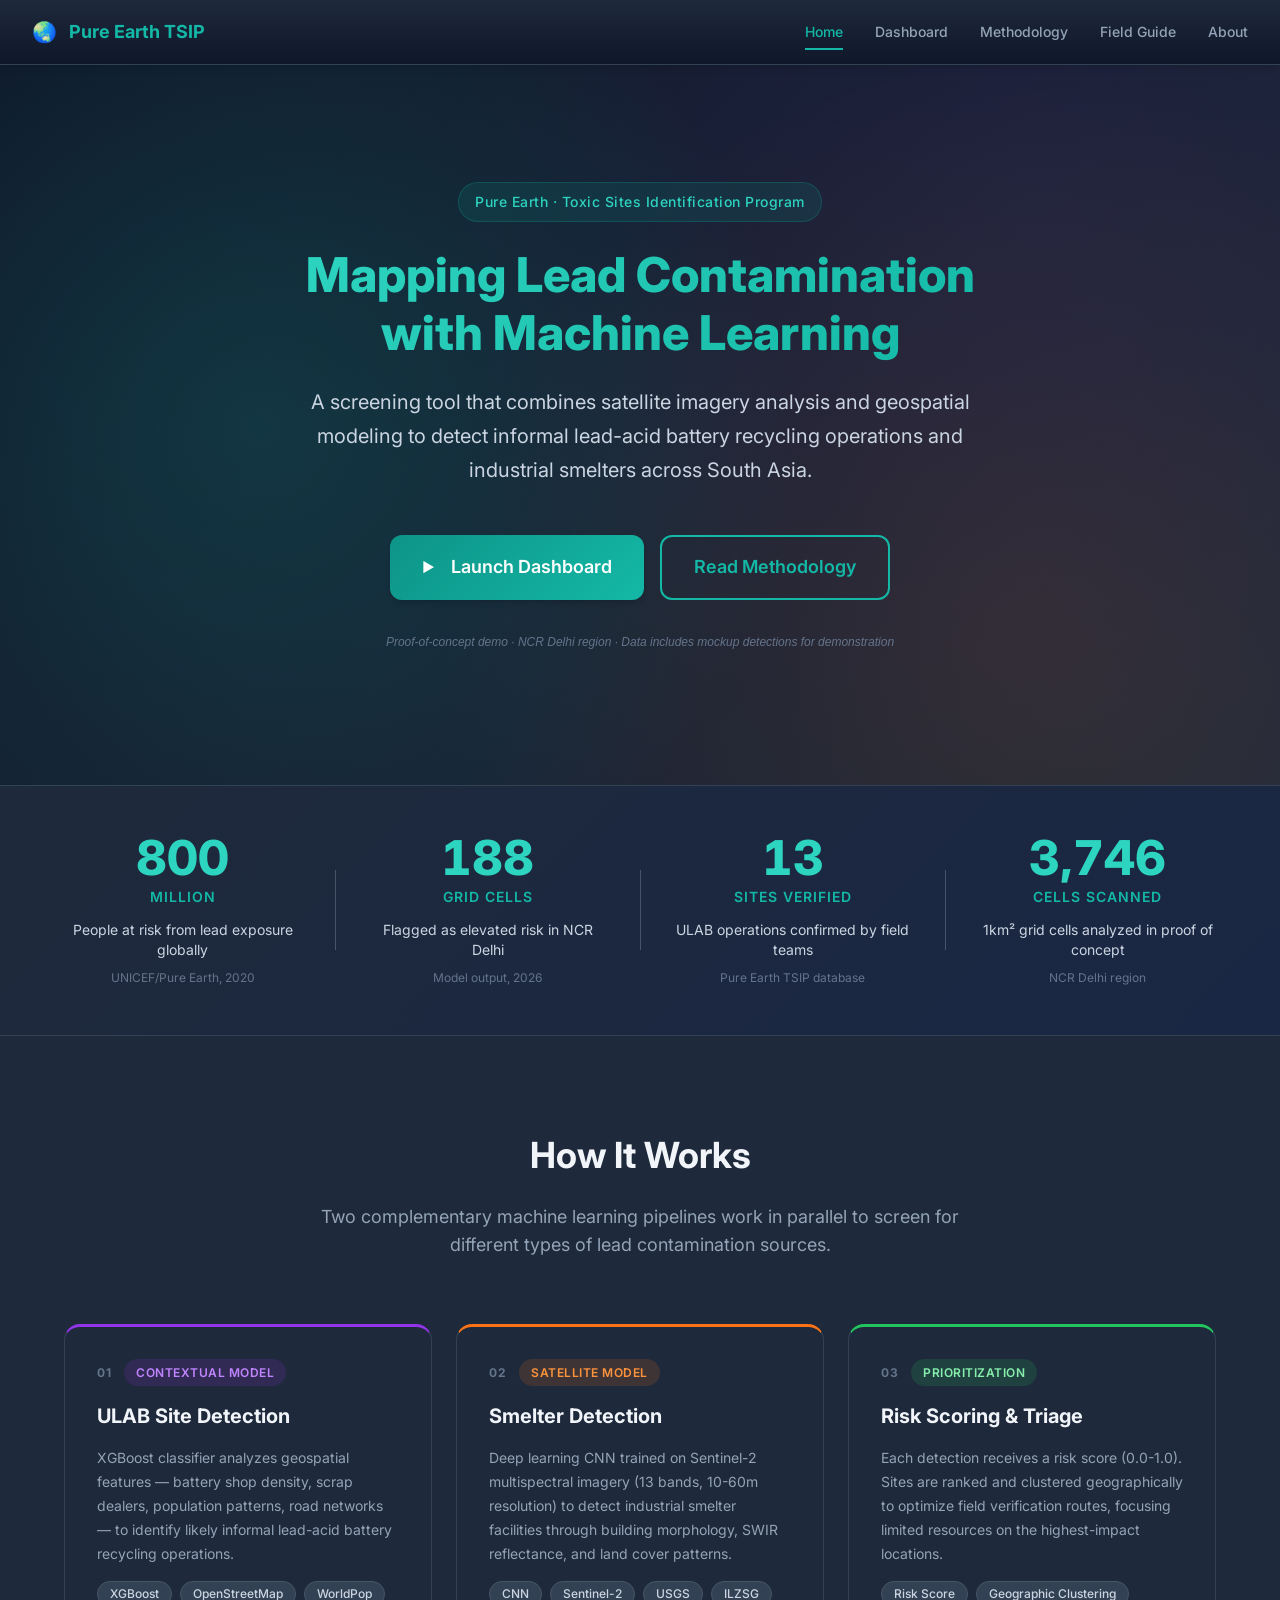
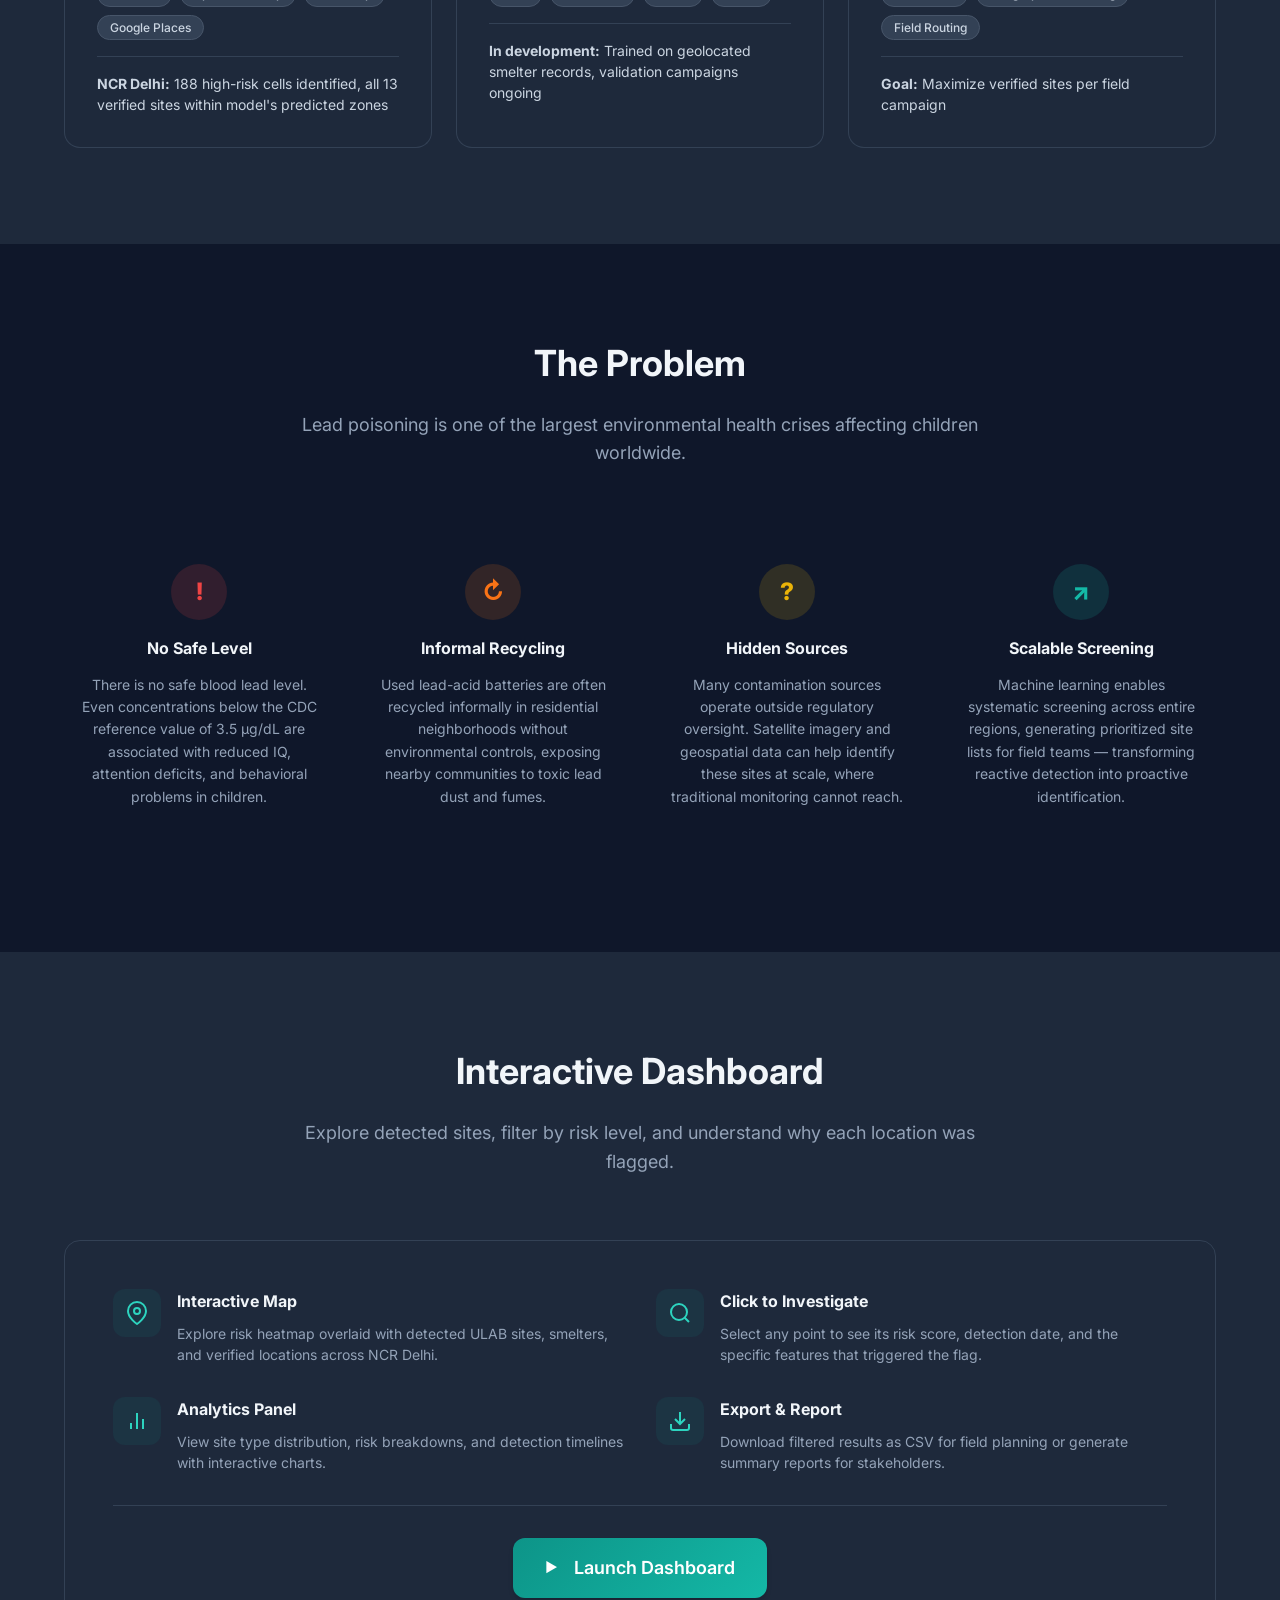
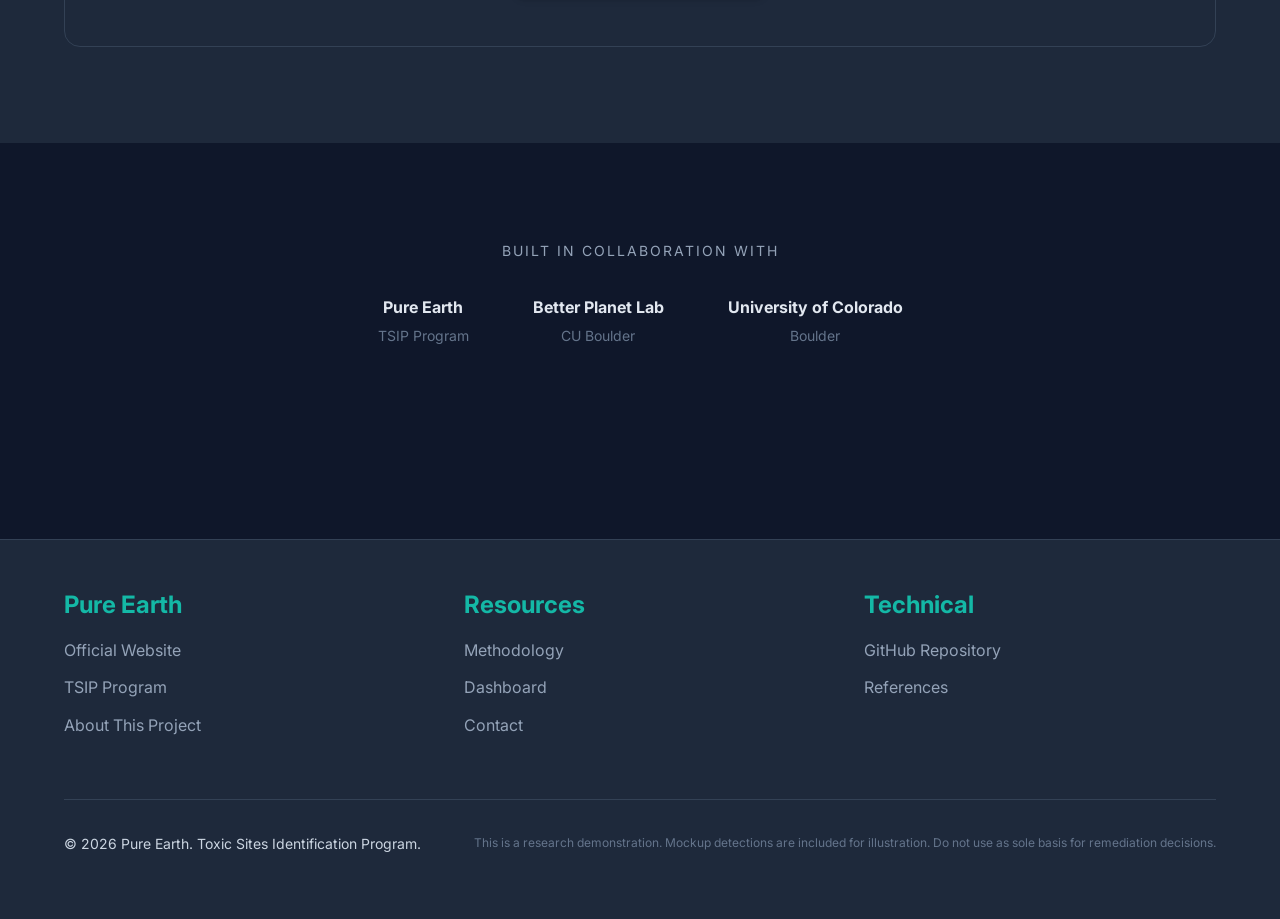
==== commit 1eaf1e51: "Fix analytics chart sizing, duplicate zoom, landing page icons" ====
--- a/index.html
+++ b/index.html
@@ -163,22 +163,22 @@
       </div>
       <div class="problem-grid">
         <div class="problem-card">
-          <div class="problem-icon" style="color: #ef4444;">&#9888;</div>
+          <div class="problem-icon-circle" style="background: rgba(239, 68, 68, 0.15); color: #ef4444;">!</div>
           <h4>No Safe Level</h4>
           <p>There is no safe blood lead level. Even concentrations below the CDC reference value of 3.5 &micro;g/dL are associated with reduced IQ, attention deficits, and behavioral problems in children.</p>
         </div>
         <div class="problem-card">
-          <div class="problem-icon" style="color: #f97316;">&#9881;</div>
+          <div class="problem-icon-circle" style="background: rgba(249, 115, 22, 0.15); color: #f97316;">&#x21BB;</div>
           <h4>Informal Recycling</h4>
           <p>Used lead-acid batteries are often recycled informally in residential neighborhoods without environmental controls, exposing nearby communities to toxic lead dust and fumes.</p>
         </div>
         <div class="problem-card">
-          <div class="problem-icon" style="color: #eab308;">&#127758;</div>
+          <div class="problem-icon-circle" style="background: rgba(234, 179, 8, 0.15); color: #eab308;">?</div>
           <h4>Hidden Sources</h4>
           <p>Many contamination sources operate outside regulatory oversight. Satellite imagery and geospatial data can help identify these sites at scale, where traditional monitoring cannot reach.</p>
         </div>
         <div class="problem-card">
-          <div class="problem-icon" style="color: #14b8a6;">&#128200;</div>
+          <div class="problem-icon-circle" style="background: rgba(20, 184, 166, 0.15); color: #14b8a6;">&#x2197;</div>
           <h4>Scalable Screening</h4>
           <p>Machine learning enables systematic screening across entire regions, generating prioritized site lists for field teams — transforming reactive detection into proactive identification.</p>
         </div>
@@ -196,28 +196,36 @@
       <div class="dashboard-preview">
         <div class="preview-features">
           <div class="preview-feature">
-            <div class="preview-feature-icon">&#128506;</div>
+            <div class="preview-feature-icon" style="color: var(--teal-400);">
+              <svg width="24" height="24" viewBox="0 0 24 24" fill="none" stroke="currentColor" stroke-width="2"><path d="M21 10c0 7-9 13-9 13s-9-6-9-13a9 9 0 0 1 18 0z"/><circle cx="12" cy="10" r="3"/></svg>
+            </div>
             <div>
               <h4>Interactive Map</h4>
               <p>Explore risk heatmap overlaid with detected ULAB sites, smelters, and verified locations across NCR Delhi.</p>
             </div>
           </div>
           <div class="preview-feature">
-            <div class="preview-feature-icon">&#128269;</div>
+            <div class="preview-feature-icon" style="color: var(--teal-400);">
+              <svg width="24" height="24" viewBox="0 0 24 24" fill="none" stroke="currentColor" stroke-width="2"><circle cx="11" cy="11" r="8"/><path d="m21 21-4.3-4.3"/></svg>
+            </div>
             <div>
               <h4>Click to Investigate</h4>
               <p>Select any point to see its risk score, detection date, and the specific features that triggered the flag.</p>
             </div>
           </div>
           <div class="preview-feature">
-            <div class="preview-feature-icon">&#128202;</div>
+            <div class="preview-feature-icon" style="color: var(--teal-400);">
+              <svg width="24" height="24" viewBox="0 0 24 24" fill="none" stroke="currentColor" stroke-width="2"><path d="M18 20V10"/><path d="M12 20V4"/><path d="M6 20v-6"/></svg>
+            </div>
             <div>
               <h4>Analytics Panel</h4>
               <p>View site type distribution, risk breakdowns, and detection timelines with interactive charts.</p>
             </div>
           </div>
           <div class="preview-feature">
-            <div class="preview-feature-icon">&#128190;</div>
+            <div class="preview-feature-icon" style="color: var(--teal-400);">
+              <svg width="24" height="24" viewBox="0 0 24 24" fill="none" stroke="currentColor" stroke-width="2"><path d="M21 15v4a2 2 0 0 1-2 2H5a2 2 0 0 1-2-2v-4"/><polyline points="7 10 12 15 17 10"/><line x1="12" y1="15" x2="12" y2="3"/></svg>
+            </div>
             <div>
               <h4>Export &amp; Report</h4>
               <p>Download filtered results as CSV for field planning or generate summary reports for stakeholders.</p>
--- a/css/style.css
+++ b/css/style.css
@@ -870,6 +870,7 @@
   grid-template-columns: 1fr 1fr 2fr;
   gap: var(--spacing-6);
   padding: var(--spacing-6);
+  height: 280px;
 }
 
 .analytics-content {
@@ -886,6 +887,15 @@
   border-radius: var(--radius-lg);
   padding: var(--spacing-4);
   border: 1px solid var(--navy-600);
+  position: relative;
+  display: flex;
+  flex-direction: column;
+}
+
+.analytics-chart canvas {
+  flex: 1;
+  min-height: 0;
+  max-height: 220px;
 }
 
 .analytics-chart h5 {
@@ -1559,6 +1569,18 @@
   margin-bottom: var(--spacing-4);
 }
 
+.problem-icon-circle {
+  width: 56px;
+  height: 56px;
+  border-radius: 50%;
+  display: flex;
+  align-items: center;
+  justify-content: center;
+  font-size: 1.5rem;
+  font-weight: 800;
+  margin: 0 auto var(--spacing-4);
+}
+
 .problem-card h4 {
   color: var(--gray-100);
   margin-bottom: var(--spacing-3);
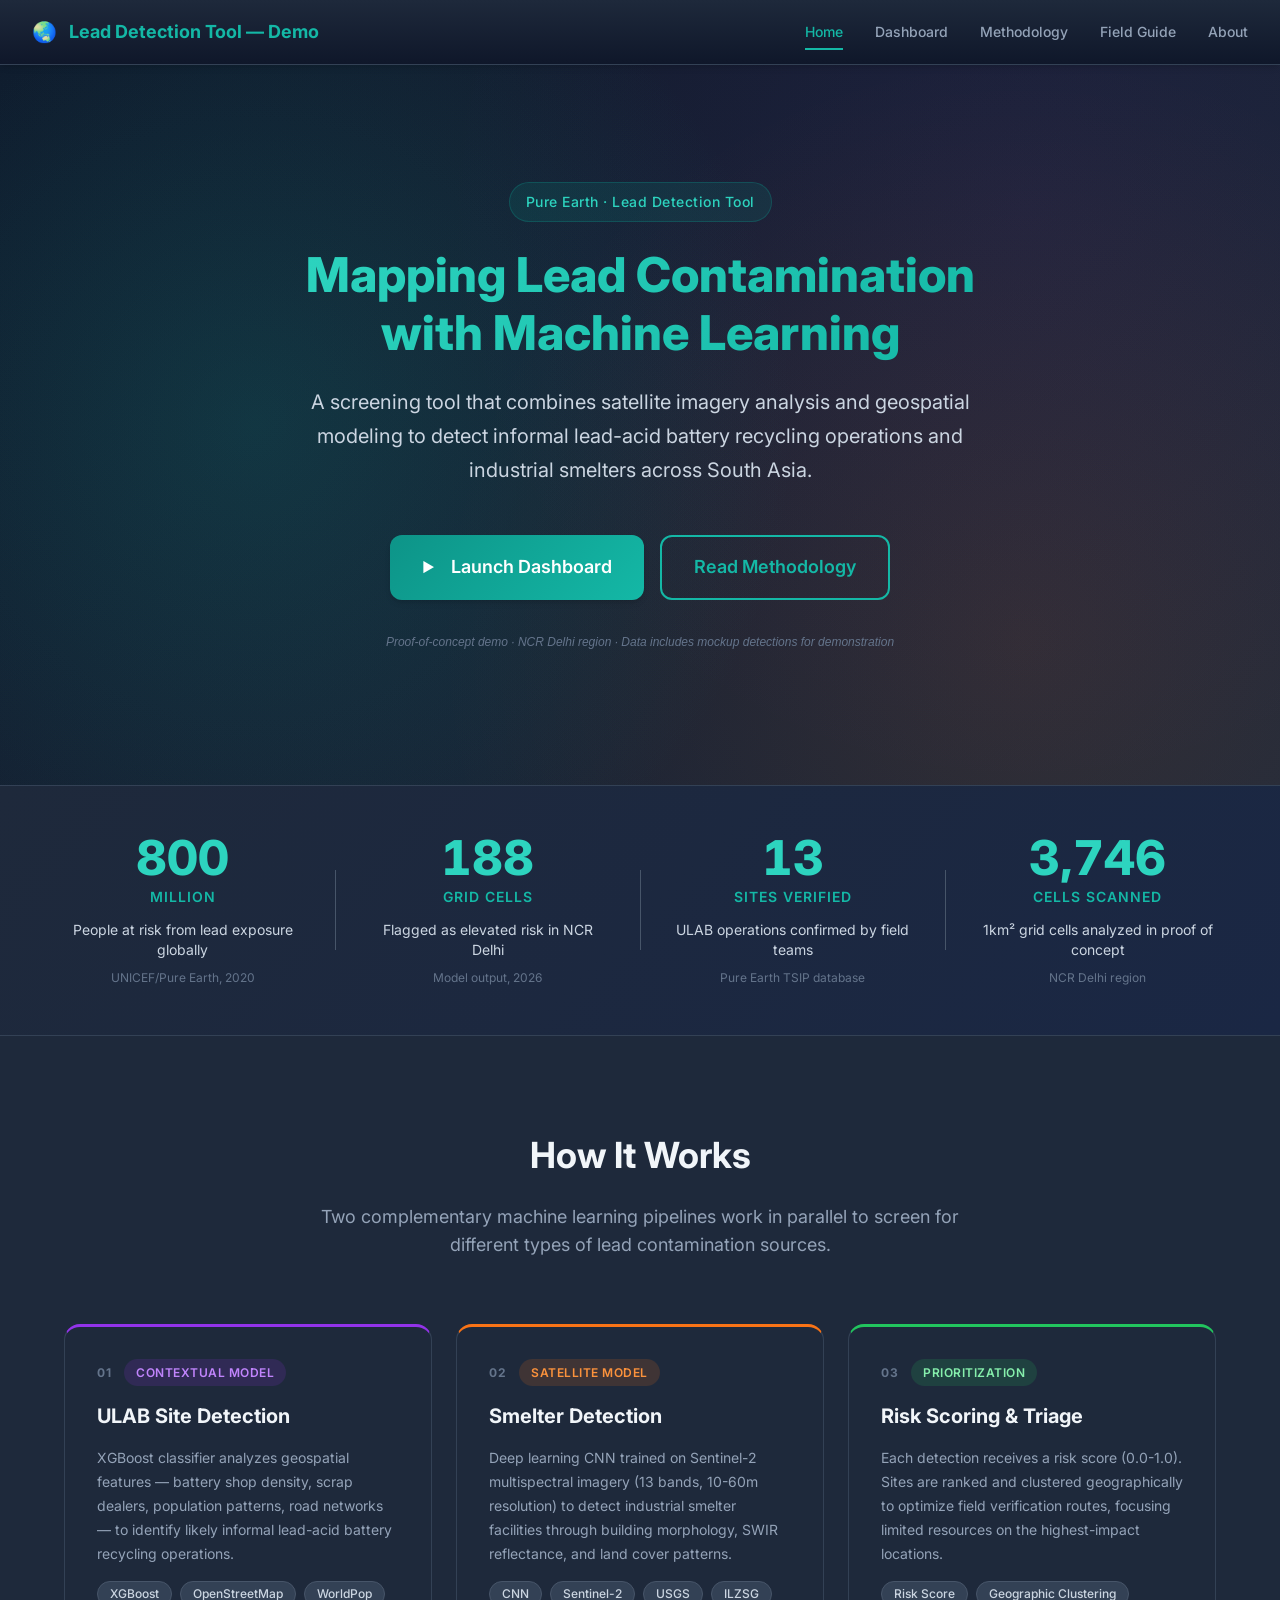
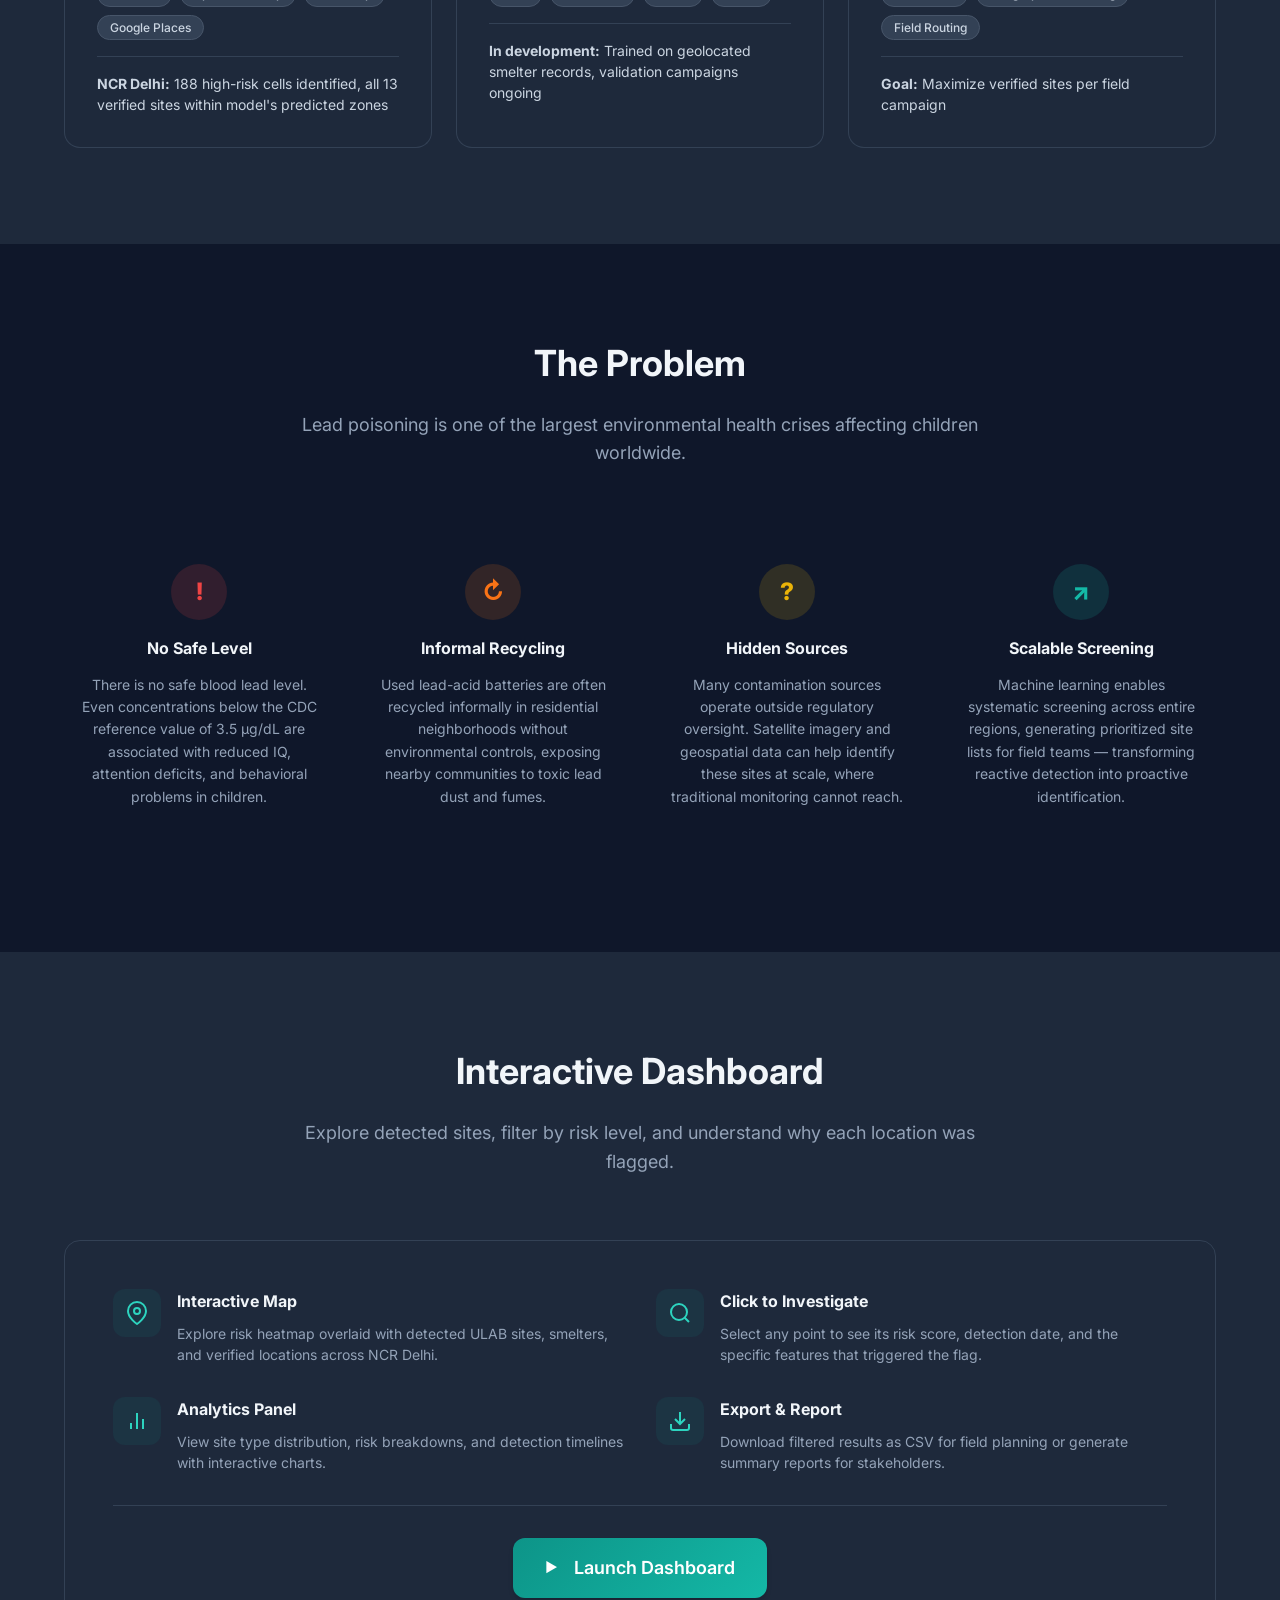
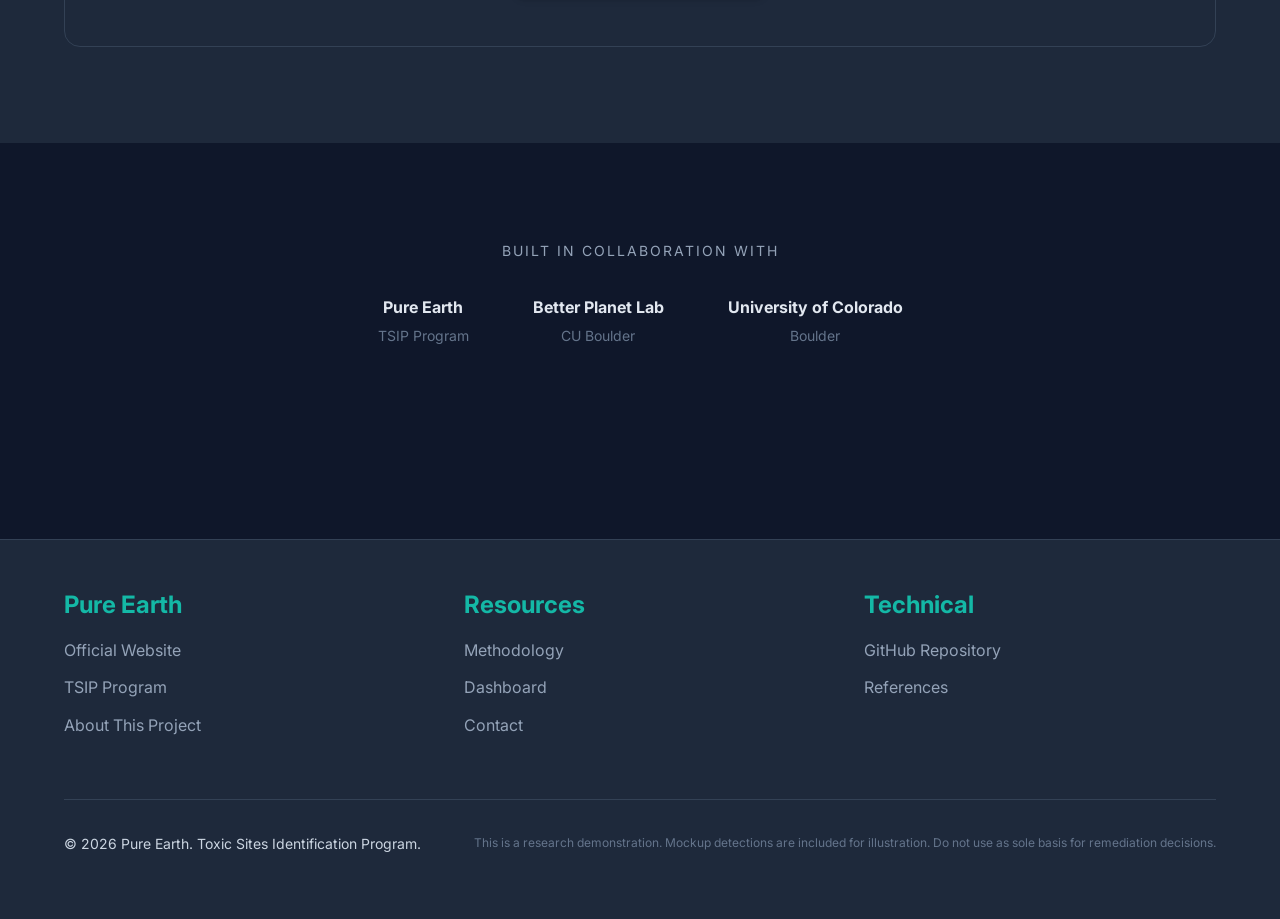
==== commit 5c345dd5: "Rename to Lead Detection Tool, simplify About page" ====
--- a/index.html
+++ b/index.html
@@ -11,7 +11,7 @@
   <!-- Navigation -->
   <nav class="navbar">
     <a href="index.html" class="navbar-brand">
-      <span class="brand-icon">&#127759;</span> Pure Earth TSIP
+      <span class="brand-icon">&#127759;</span> Lead Detection Tool &mdash; Demo
     </a>
     <ul class="navbar-nav">
       <li><a href="index.html">Home</a></li>
@@ -26,7 +26,7 @@
   <section class="hero">
     <div class="hero-bg-pattern"></div>
     <div class="hero-content">
-      <div class="hero-badge">Pure Earth &middot; Toxic Sites Identification Program</div>
+      <div class="hero-badge">Pure Earth &middot; Lead Detection Tool</div>
       <h1>Mapping Lead Contamination<br>with Machine Learning</h1>
       <p class="hero-subtitle">
         A screening tool that combines satellite imagery analysis and geospatial modeling to detect informal lead-acid battery recycling operations and industrial smelters across South Asia.
--- a/css/style.css
+++ b/css/style.css
@@ -1668,6 +1668,14 @@
   font-size: var(--font-size-sm);
 }
 
+/* In-progress placeholder */
+.in-progress-text {
+  color: var(--gray-500);
+  font-style: italic;
+  padding: var(--spacing-6) 0;
+  border-bottom: 1px dashed var(--navy-600);
+}
+
 /* Brand icon */
 .brand-icon {
   font-size: 1.25rem;
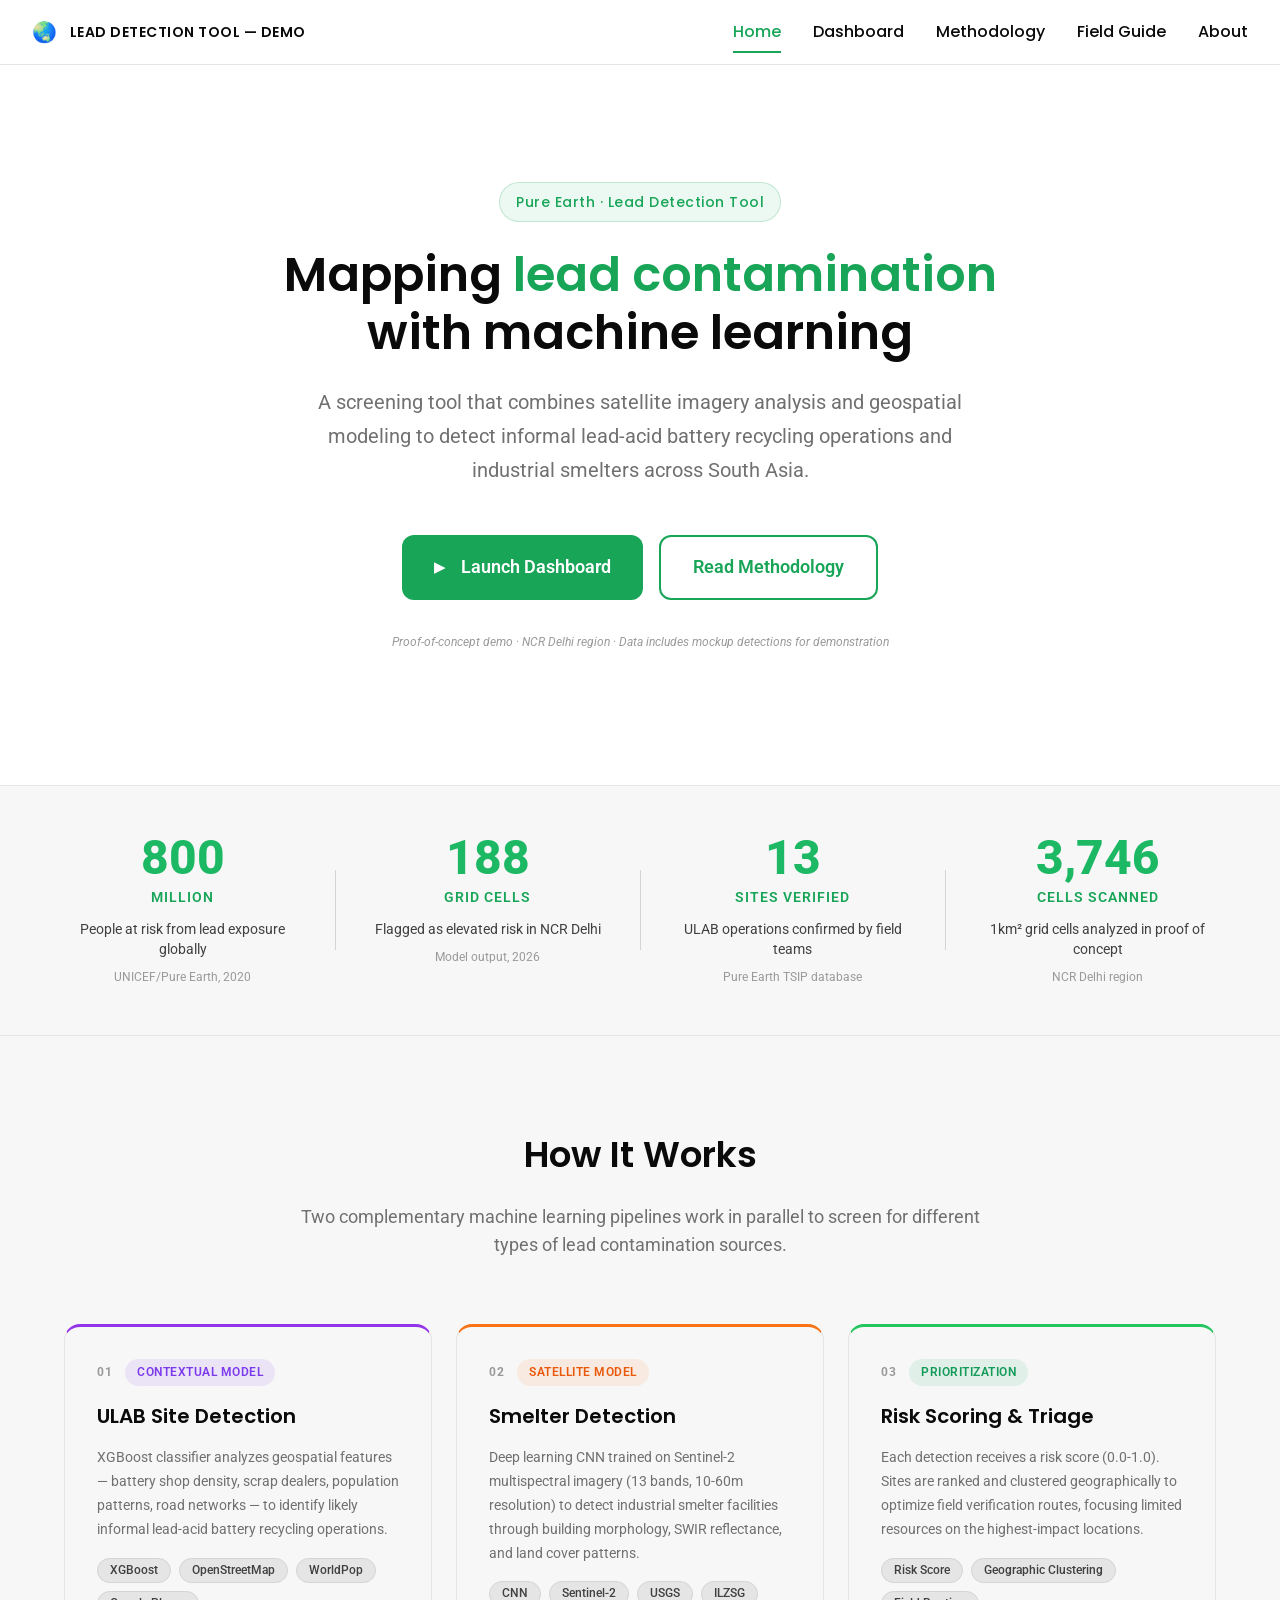
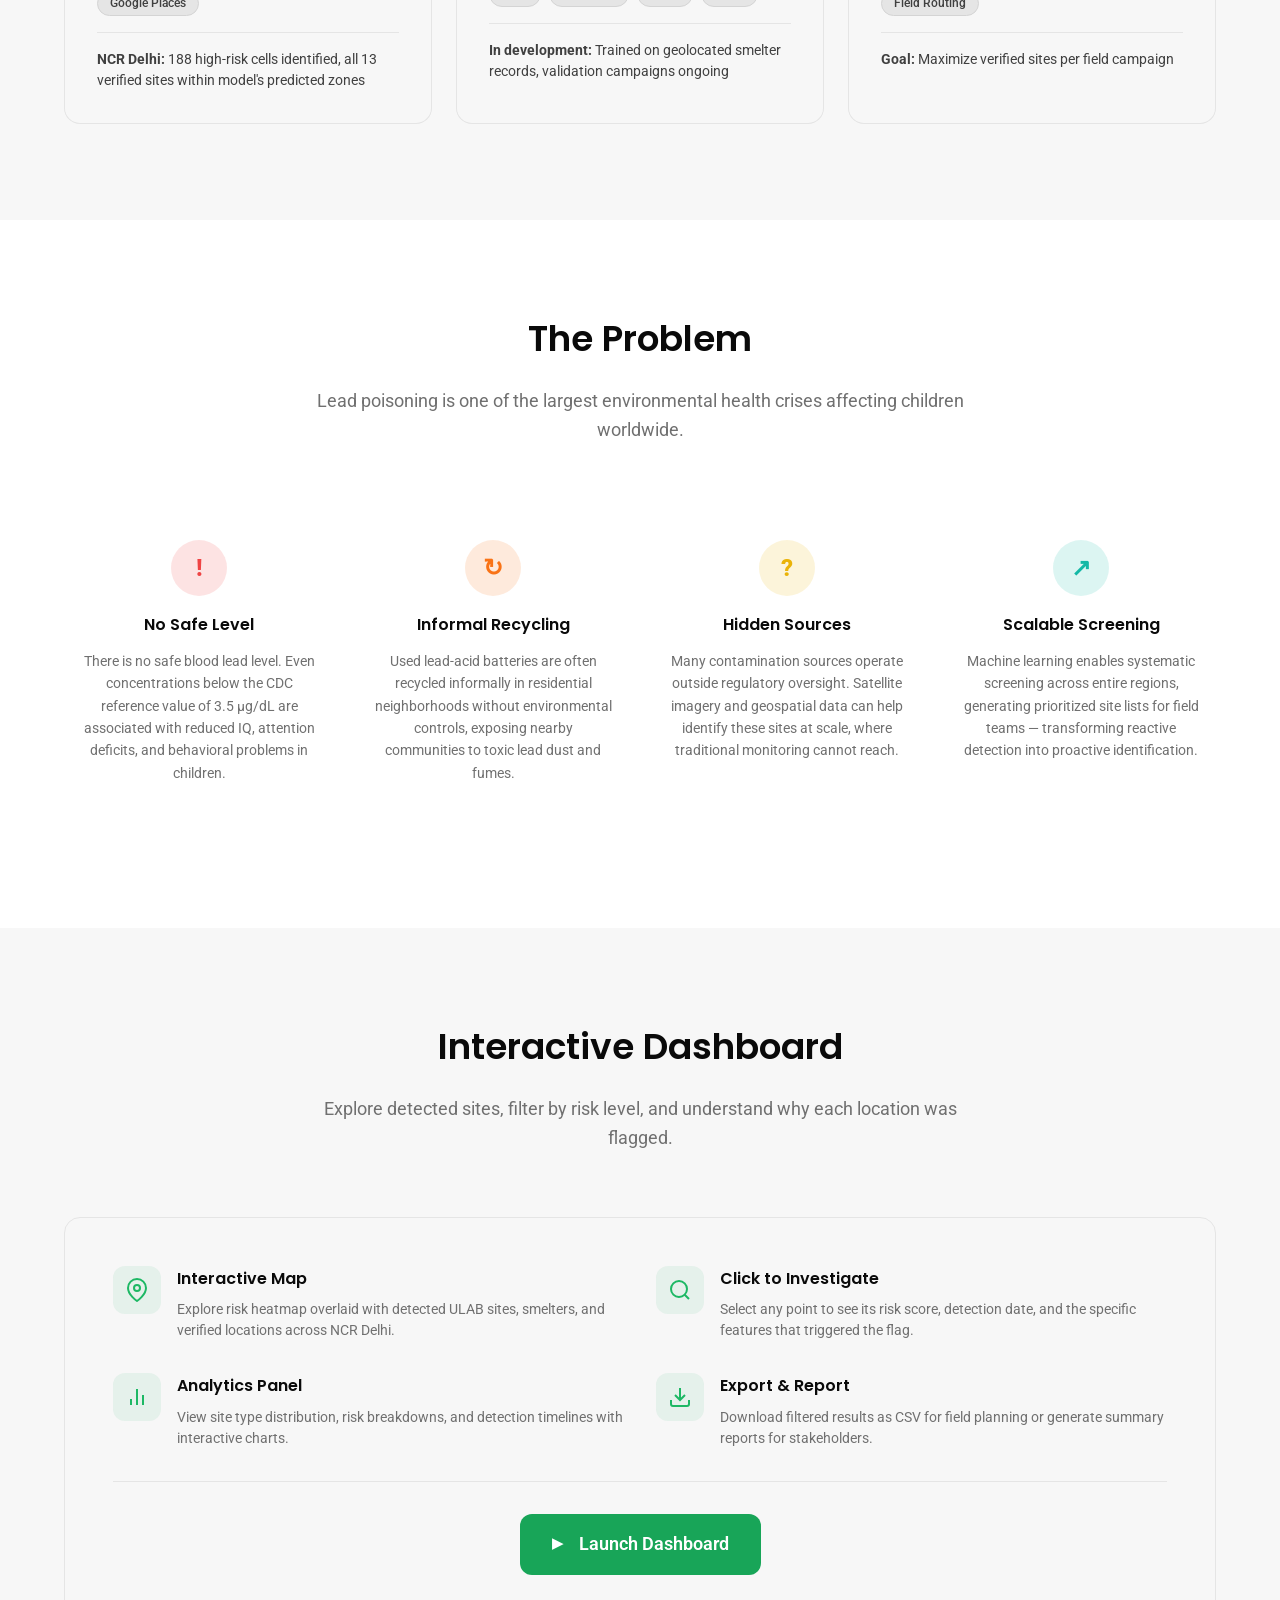
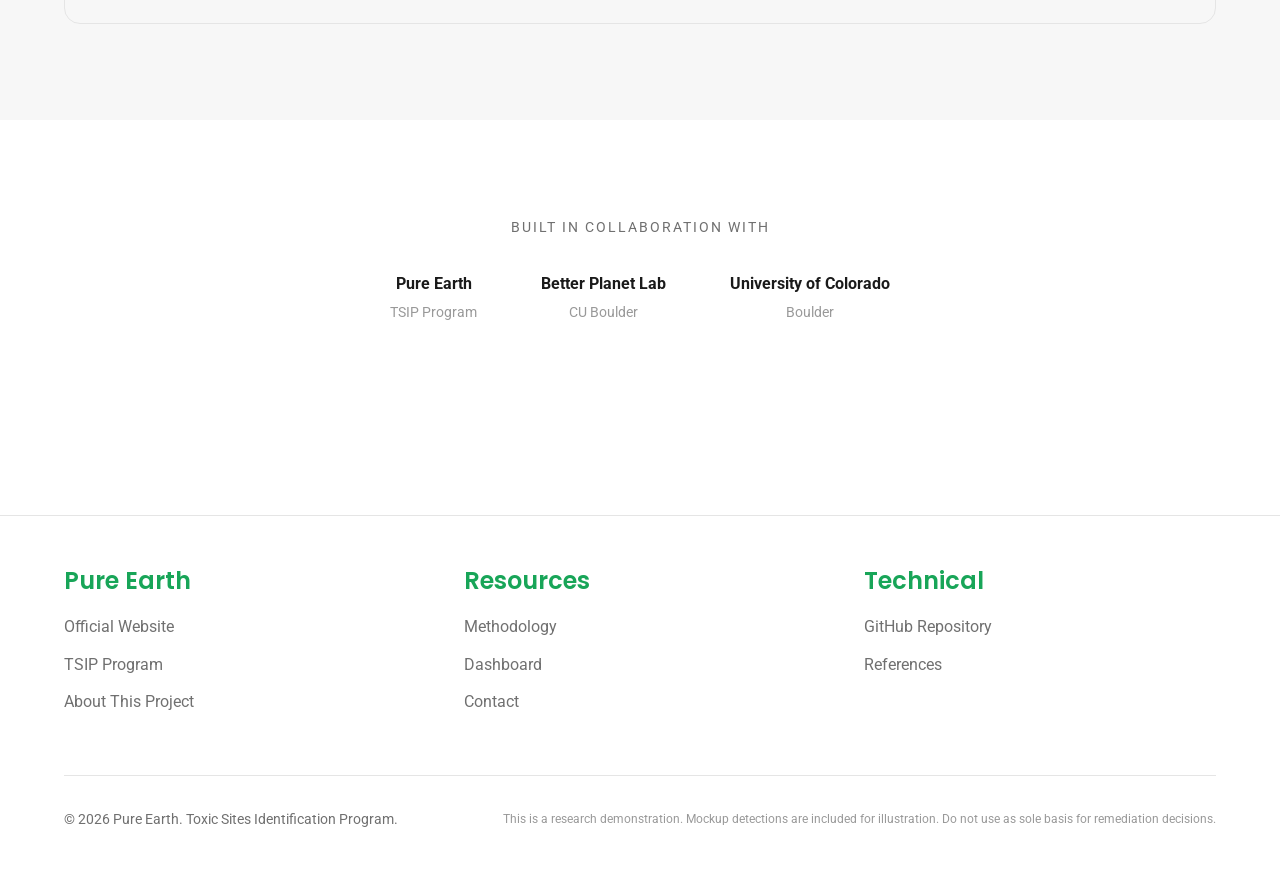
==== commit d2be1362: "Restyle site to match Better Planet Lab design language Swap dark navy theme for clean white/light-g" ====
--- a/index.html
+++ b/index.html
@@ -4,7 +4,7 @@
   <meta charset="UTF-8">
   <meta name="viewport" content="width=device-width, initial-scale=1.0">
   <title>Toxic Sites Identification Program - Pure Earth</title>
-  <link href="https://fonts.googleapis.com/css2?family=Inter:wght@400;500;600;700;800&display=swap" rel="stylesheet">
+  <link href="https://fonts.googleapis.com/css2?family=Poppins:wght@400;500;600;700&family=Roboto:wght@400;500;700&display=swap" rel="stylesheet">
   <link rel="stylesheet" href="css/style.css">
 </head>
 <body>
@@ -27,7 +27,7 @@
     <div class="hero-bg-pattern"></div>
     <div class="hero-content">
       <div class="hero-badge">Pure Earth &middot; Lead Detection Tool</div>
-      <h1>Mapping Lead Contamination<br>with Machine Learning</h1>
+      <h1>Mapping <span class="accent">lead contamination</span><br>with machine learning</h1>
       <p class="hero-subtitle">
         A screening tool that combines satellite imagery analysis and geospatial modeling to detect informal lead-acid battery recycling operations and industrial smelters across South Asia.
       </p>
--- a/css/style.css
+++ b/css/style.css
@@ -4,31 +4,32 @@
    ========================================================================== */
 
 :root {
-  /* Color Palette */
-  --navy-900: #0f172a;
-  --navy-800: #1e293b;
-  --navy-700: #334155;
-  --navy-600: #475569;
-  --teal-600: #0d9488;
-  --teal-500: #14b8a6;
-  --teal-400: #2dd4bf;
+  /* Color Palette — BPL-inspired light theme */
+  --navy-900: #ffffff;        /* page background: white */
+  --navy-800: #f7f7f7;        /* section/card bg: light gray */
+  --navy-700: #e5e5e5;        /* borders: soft gray */
+  --navy-600: #d4d4d4;        /* subtle borders */
+  --teal-600: #149b5a;        /* accent dark */
+  --teal-500: #18a558;        /* BPL green accent */
+  --teal-400: #1db864;        /* accent hover */
   --orange-500: #f97316;
   --orange-400: #fb923c;
   --white: #ffffff;
-  --gray-50: #f8fafc;
-  --gray-100: #f1f5f9;
-  --gray-200: #e2e8f0;
-  --gray-300: #cbd5e1;
-  --gray-400: #94a3b8;
-  --gray-500: #64748b;
+  --gray-50: #fafafa;
+  --gray-100: #0a0a0a;        /* headings: near-black */
+  --gray-200: #1a1a1a;        /* strong text */
+  --gray-300: #404040;        /* secondary text */
+  --gray-400: #707070;        /* body text: BPL gray */
+  --gray-500: #999999;        /* muted text */
   --red-500: #ef4444;
   --red-600: #dc2626;
   --yellow-500: #eab308;
-  --green-500: #22c55e;
-  --purple-600: #9333ea;
-
-  /* Typography */
-  --font-family: 'Inter', -apple-system, BlinkMacSystemFont, 'Segoe UI', sans-serif;
+  --green-500: #18a558;
+  --purple-600: #7c3aed;
+
+  /* Typography — BPL: Poppins headings + Roboto body */
+  --font-family: 'Roboto', -apple-system, BlinkMacSystemFont, 'Segoe UI', sans-serif;
+  --font-heading: 'Poppins', 'Roboto', sans-serif;
   --font-size-xs: 0.75rem;
   --font-size-sm: 0.875rem;
   --font-size-base: 1rem;
@@ -87,7 +88,7 @@
 body {
   font-family: var(--font-family);
   background-color: var(--navy-900);
-  color: var(--gray-100);
+  color: var(--gray-400);
   line-height: 1.6;
 }
 
@@ -96,7 +97,7 @@
    ========================================================================== */
 
 .navbar {
-  background: linear-gradient(to bottom, var(--navy-800), var(--navy-900));
+  background: var(--white);
   border-bottom: 1px solid var(--navy-700);
   padding: var(--spacing-4) var(--spacing-8);
   display: flex;
@@ -105,7 +106,7 @@
   position: sticky;
   top: 0;
   z-index: 1000;
-  box-shadow: var(--shadow-md);
+  box-shadow: none;
 }
 
 .navbar-brand {
@@ -113,14 +114,17 @@
   align-items: center;
   gap: var(--spacing-3);
   text-decoration: none;
+  color: var(--gray-100);
+  font-family: var(--font-heading);
+  font-weight: 600;
+  font-size: var(--font-size-sm);
+  letter-spacing: 0.5px;
+  text-transform: uppercase;
+  transition: color var(--transition-fast);
+}
+
+.navbar-brand:hover {
   color: var(--teal-500);
-  font-weight: 700;
-  font-size: var(--font-size-lg);
-  transition: color var(--transition-fast);
-}
-
-.navbar-brand:hover {
-  color: var(--teal-400);
 }
 
 .navbar-nav {
@@ -130,9 +134,10 @@
 }
 
 .navbar-nav a {
-  color: var(--gray-400);
+  color: var(--gray-100);
   text-decoration: none;
-  font-size: var(--font-size-sm);
+  font-family: var(--font-heading);
+  font-size: var(--font-size-base);
   font-weight: 500;
   transition: color var(--transition-fast);
   padding: var(--spacing-2) 0;
@@ -140,7 +145,7 @@
 }
 
 .navbar-nav a:hover {
-  color: var(--teal-400);
+  color: var(--teal-500);
 }
 
 .navbar-nav a.active {
@@ -152,36 +157,41 @@
    Typography & Common Elements
    ========================================================================== */
 
+h1, h2, h3, h4 {
+  font-family: var(--font-heading);
+  color: var(--gray-100);
+}
+
 h1 {
   font-size: var(--font-size-5xl);
-  font-weight: 800;
+  font-weight: 600;
   line-height: 1.2;
   margin-bottom: var(--spacing-6);
 }
 
 h2 {
   font-size: var(--font-size-4xl);
-  font-weight: 700;
+  font-weight: 600;
   line-height: 1.3;
   margin-bottom: var(--spacing-6);
 }
 
 h3 {
   font-size: var(--font-size-2xl);
-  font-weight: 700;
+  font-weight: 600;
   line-height: 1.4;
   margin-bottom: var(--spacing-4);
 }
 
 h4 {
   font-size: var(--font-size-lg);
-  font-weight: 700;
+  font-weight: 600;
   margin-bottom: var(--spacing-3);
 }
 
 p {
   margin-bottom: var(--spacing-4);
-  color: var(--gray-300);
+  color: var(--gray-400);
   line-height: 1.7;
 }
 
@@ -215,26 +225,26 @@
 }
 
 .btn-primary {
-  background: linear-gradient(135deg, var(--teal-600), var(--teal-500));
+  background: var(--teal-500);
   color: var(--white);
-  box-shadow: var(--shadow-md);
+  box-shadow: none;
 }
 
 .btn-primary:hover {
-  transform: translateY(-2px);
-  box-shadow: var(--shadow-lg);
-  background: linear-gradient(135deg, var(--teal-500), var(--teal-400));
+  transform: translateY(-1px);
+  box-shadow: var(--shadow-sm);
+  background: var(--teal-600);
 }
 
 .btn-secondary {
-  background-color: var(--navy-700);
+  background-color: var(--white);
   color: var(--gray-100);
-  border: 1px solid var(--navy-600);
+  border: 1px solid var(--navy-700);
 }
 
 .btn-secondary:hover {
-  background-color: var(--navy-600);
-  border-color: var(--teal-500);
+  background-color: var(--navy-800);
+  border-color: var(--gray-300);
 }
 
 .btn-outline {
@@ -272,8 +282,8 @@
 }
 
 .card:hover {
-  border-color: var(--teal-500);
-  box-shadow: 0 0 20px rgba(13, 148, 136, 0.15);
+  border-color: var(--navy-600);
+  box-shadow: var(--shadow-md);
 }
 
 .card-grid {
@@ -299,33 +309,33 @@
 }
 
 .badge-ulab {
-  background-color: rgba(147, 51, 234, 0.2);
-  color: #c084fc;
+  background-color: rgba(124, 58, 237, 0.1);
+  color: #7c3aed;
 }
 
 .badge-smelter {
-  background-color: rgba(249, 115, 22, 0.2);
-  color: var(--orange-400);
+  background-color: rgba(249, 115, 22, 0.1);
+  color: #ea580c;
 }
 
 .badge-verified {
-  background-color: rgba(34, 197, 94, 0.2);
-  color: var(--green-500);
+  background-color: rgba(24, 165, 88, 0.1);
+  color: #149b5a;
 }
 
 .badge-pending {
-  background-color: rgba(234, 179, 8, 0.2);
-  color: var(--yellow-500);
+  background-color: rgba(234, 179, 8, 0.15);
+  color: #a16207;
 }
 
 .badge-scheduled {
-  background-color: rgba(59, 130, 246, 0.2);
-  color: #60a5fa;
+  background-color: rgba(59, 130, 246, 0.1);
+  color: #2563eb;
 }
 
 .badge-reviewing {
-  background-color: rgba(239, 68, 68, 0.2);
-  color: var(--red-500);
+  background-color: rgba(239, 68, 68, 0.1);
+  color: var(--red-600);
 }
 
 /* ============================================================================
@@ -391,7 +401,7 @@
    ========================================================================== */
 
 .hero {
-  background: linear-gradient(135deg, var(--navy-900) 0%, var(--navy-800) 100%);
+  background: var(--white);
   padding: var(--spacing-24) var(--spacing-8);
   text-align: center;
   position: relative;
@@ -409,8 +419,7 @@
   left: 0;
   right: 0;
   bottom: 0;
-  background: radial-gradient(circle at 20% 50%, rgba(13, 148, 136, 0.15) 0%, transparent 50%),
-              radial-gradient(circle at 80% 80%, rgba(249, 115, 22, 0.1) 0%, transparent 50%);
+  background: none;
   pointer-events: none;
 }
 
@@ -421,16 +430,21 @@
 }
 
 .hero h1 {
-  background: linear-gradient(135deg, var(--teal-400), var(--teal-500));
-  -webkit-background-clip: text;
-  -webkit-text-fill-color: transparent;
-  background-clip: text;
+  background: none;
+  -webkit-background-clip: unset;
+  -webkit-text-fill-color: unset;
+  background-clip: unset;
+  color: var(--gray-100);
   margin-bottom: var(--spacing-6);
+}
+
+.hero h1 .accent {
+  color: var(--teal-500);
 }
 
 .hero-subtitle {
   font-size: var(--font-size-xl);
-  color: var(--gray-300);
+  color: var(--gray-400);
   margin-bottom: var(--spacing-12);
   max-width: 700px;
   margin-left: auto;
@@ -455,18 +469,18 @@
 }
 
 .stat-card {
-  background: linear-gradient(135deg, var(--navy-800), var(--navy-700));
+  background: var(--white);
   padding: var(--spacing-8);
   border-radius: var(--radius-xl);
-  border: 1px solid var(--navy-600);
+  border: 1px solid var(--navy-700);
   text-align: center;
   transition: all var(--transition-base);
 }
 
 .stat-card:hover {
-  border-color: var(--teal-500);
-  transform: translateY(-4px);
-  box-shadow: 0 0 20px rgba(13, 148, 136, 0.2);
+  border-color: var(--navy-600);
+  transform: translateY(-2px);
+  box-shadow: var(--shadow-md);
 }
 
 .stat-number {
@@ -584,7 +598,7 @@
    ========================================================================== */
 
 .footer {
-  background-color: var(--navy-800);
+  background-color: var(--white);
   border-top: 1px solid var(--navy-700);
   padding: var(--spacing-12) var(--spacing-8);
   margin-top: var(--spacing-24);
@@ -705,7 +719,7 @@
 }
 
 .leaflet-container {
-  background-color: var(--navy-900);
+  background-color: #e8e8e8;
 }
 
 .dashboard-panel {
@@ -822,7 +836,7 @@
 
 .feature-bar-fill {
   height: 100%;
-  background: linear-gradient(90deg, var(--teal-600), var(--teal-500));
+  background: var(--teal-500);
   border-radius: 4px;
   transition: width var(--transition-fast);
 }
@@ -832,9 +846,9 @@
   bottom: 0;
   left: 0;
   right: 0;
-  background-color: var(--navy-800);
-  border-top: 2px solid var(--teal-600);
-  box-shadow: 0 -8px 24px rgba(0, 0, 0, 0.4);
+  background-color: var(--white);
+  border-top: 2px solid var(--teal-500);
+  box-shadow: 0 -8px 24px rgba(0, 0, 0, 0.08);
   z-index: 400;
   max-height: 0;
   overflow: hidden;
@@ -1019,19 +1033,19 @@
 }
 
 .leaflet-popup-content-wrapper {
-  background-color: var(--navy-800) !important;
+  background-color: var(--white) !important;
   border: 1px solid var(--navy-700) !important;
   border-radius: var(--radius-lg) !important;
 }
 
 .leaflet-popup-content {
-  color: var(--gray-100) !important;
+  color: var(--gray-300) !important;
   margin: 0 !important;
   font-size: var(--font-size-sm) !important;
 }
 
 .leaflet-popup-tip {
-  background-color: var(--navy-800) !important;
+  background-color: var(--white) !important;
 }
 
 /* ============================================================================
@@ -1052,14 +1066,15 @@
 }
 
 .pipeline-box {
-  background: linear-gradient(135deg, var(--teal-600), var(--teal-500));
+  background: var(--teal-500);
   color: var(--white);
   padding: var(--spacing-6);
   border-radius: var(--radius-lg);
   min-width: 180px;
   text-align: center;
+  font-family: var(--font-heading);
   font-weight: 600;
-  box-shadow: var(--shadow-md);
+  box-shadow: var(--shadow-sm);
 }
 
 .pipeline-arrow {
@@ -1350,9 +1365,7 @@
 .hero-bg-pattern {
   position: absolute;
   inset: 0;
-  background-image:
-    radial-gradient(circle at 20% 50%, rgba(13, 148, 136, 0.08) 0%, transparent 50%),
-    radial-gradient(circle at 80% 20%, rgba(147, 51, 234, 0.06) 0%, transparent 50%);
+  background-image: none;
   pointer-events: none;
 }
 
@@ -1363,11 +1376,12 @@
 .hero-badge {
   display: inline-block;
   padding: var(--spacing-2) var(--spacing-4);
-  background: rgba(13, 148, 136, 0.15);
-  border: 1px solid rgba(13, 148, 136, 0.3);
+  background: rgba(24, 165, 88, 0.08);
+  border: 1px solid rgba(24, 165, 88, 0.2);
   border-radius: 100px;
-  font-size: var(--font-size-sm);
-  color: var(--teal-400);
+  font-family: var(--font-heading);
+  font-size: var(--font-size-sm);
+  color: var(--teal-500);
   font-weight: 500;
   letter-spacing: 0.5px;
   margin-bottom: var(--spacing-6);
@@ -1392,7 +1406,7 @@
 
 /* KPI Counter Bar */
 .kpi-bar {
-  background: linear-gradient(135deg, var(--navy-800), #1a2744);
+  background: var(--navy-800);
   border-top: 1px solid var(--navy-700);
   border-bottom: 1px solid var(--navy-700);
   padding: var(--spacing-12) 0;
@@ -1480,7 +1494,7 @@
 
 .pipeline-card:hover {
   transform: translateY(-4px);
-  box-shadow: 0 12px 40px rgba(0, 0, 0, 0.3);
+  box-shadow: 0 12px 40px rgba(0, 0, 0, 0.08);
 }
 
 .pipeline-ulab { border-top: 3px solid #9333ea; }
@@ -1510,9 +1524,9 @@
   letter-spacing: 0.5px;
 }
 
-.tag-purple { background: rgba(147, 51, 234, 0.15); color: #c084fc; }
-.tag-orange { background: rgba(249, 115, 22, 0.15); color: #fb923c; }
-.tag-green { background: rgba(34, 197, 94, 0.15); color: #86efac; }
+.tag-purple { background: rgba(124, 58, 237, 0.1); color: #7c3aed; }
+.tag-orange { background: rgba(249, 115, 22, 0.1); color: #ea580c; }
+.tag-green { background: rgba(24, 165, 88, 0.1); color: #149b5a; }
 
 .pipeline-card h3 {
   font-size: var(--font-size-xl);
@@ -1621,7 +1635,7 @@
   display: flex;
   align-items: center;
   justify-content: center;
-  background: rgba(13, 148, 136, 0.1);
+  background: rgba(24, 165, 88, 0.08);
   border-radius: var(--radius-lg);
 }
 
@@ -1673,7 +1687,7 @@
   color: var(--gray-500);
   font-style: italic;
   padding: var(--spacing-6) 0;
-  border-bottom: 1px dashed var(--navy-600);
+  border-bottom: 1px dashed var(--navy-700);
 }
 
 /* Brand icon */
@@ -1701,9 +1715,10 @@
   flex-shrink: 0;
   width: 48px;
   height: 48px;
-  background: linear-gradient(135deg, var(--teal-600), var(--teal-500));
+  background: var(--teal-500);
   color: white;
-  font-weight: 800;
+  font-family: var(--font-heading);
+  font-weight: 600;
   font-size: var(--font-size-xl);
   border-radius: 50%;
   display: flex;
@@ -1800,13 +1815,13 @@
   position: absolute;
   inset: 0;
   z-index: 500;
-  background: rgba(15, 23, 42, 0.85);
+  background: rgba(255, 255, 255, 0.85);
   display: flex;
   flex-direction: column;
   align-items: center;
   justify-content: center;
   gap: var(--spacing-4);
-  color: var(--gray-300);
+  color: var(--gray-400);
   font-size: var(--font-size-sm);
   transition: opacity 0.5s ease;
 }
@@ -1831,14 +1846,14 @@
 
 /* Demo banner */
 .demo-banner {
-  background: linear-gradient(90deg, rgba(249, 115, 22, 0.12), rgba(234, 179, 8, 0.08));
-  border-bottom: 1px solid rgba(249, 115, 22, 0.3);
+  background: linear-gradient(90deg, rgba(249, 115, 22, 0.06), rgba(234, 179, 8, 0.04));
+  border-bottom: 1px solid rgba(249, 115, 22, 0.2);
   padding: var(--spacing-3) var(--spacing-6);
   display: flex;
   align-items: center;
   gap: var(--spacing-3);
   font-size: var(--font-size-sm);
-  color: var(--gray-300);
+  color: var(--gray-400);
 }
 
 .demo-banner-icon {
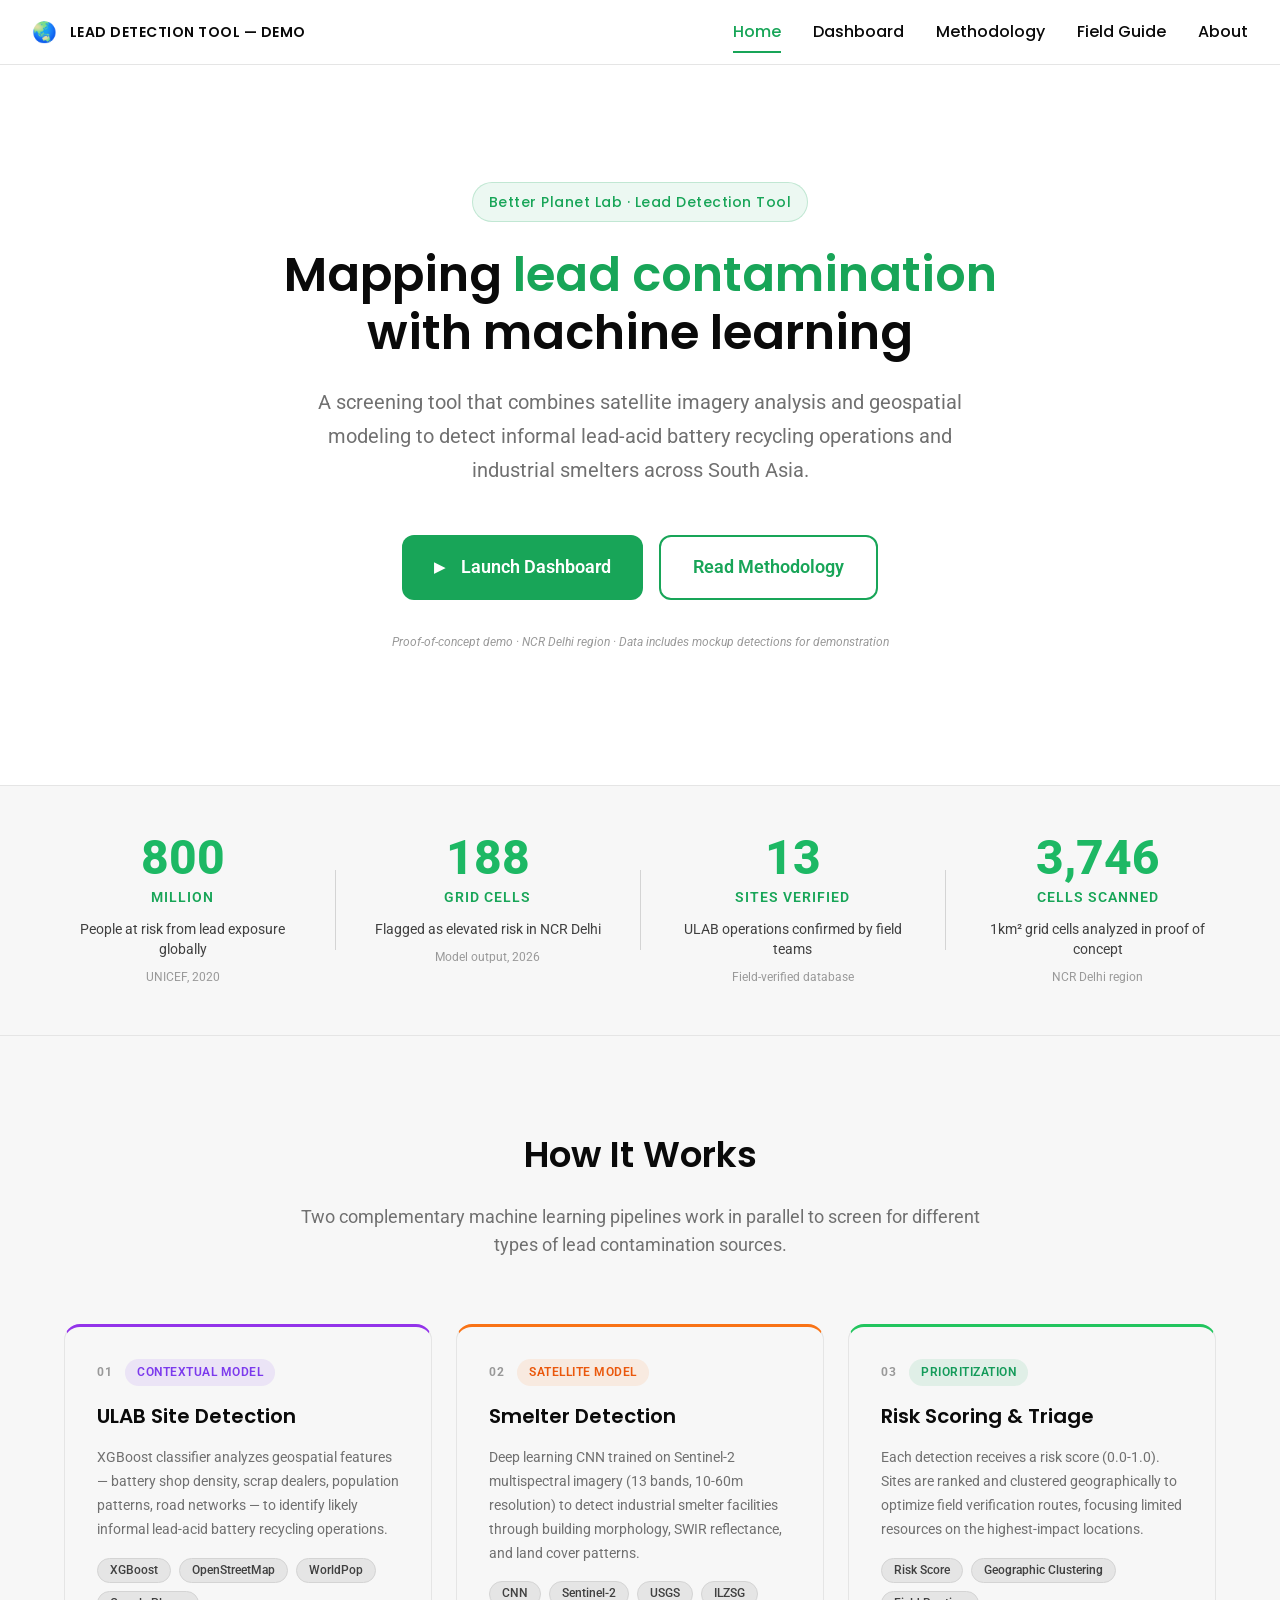
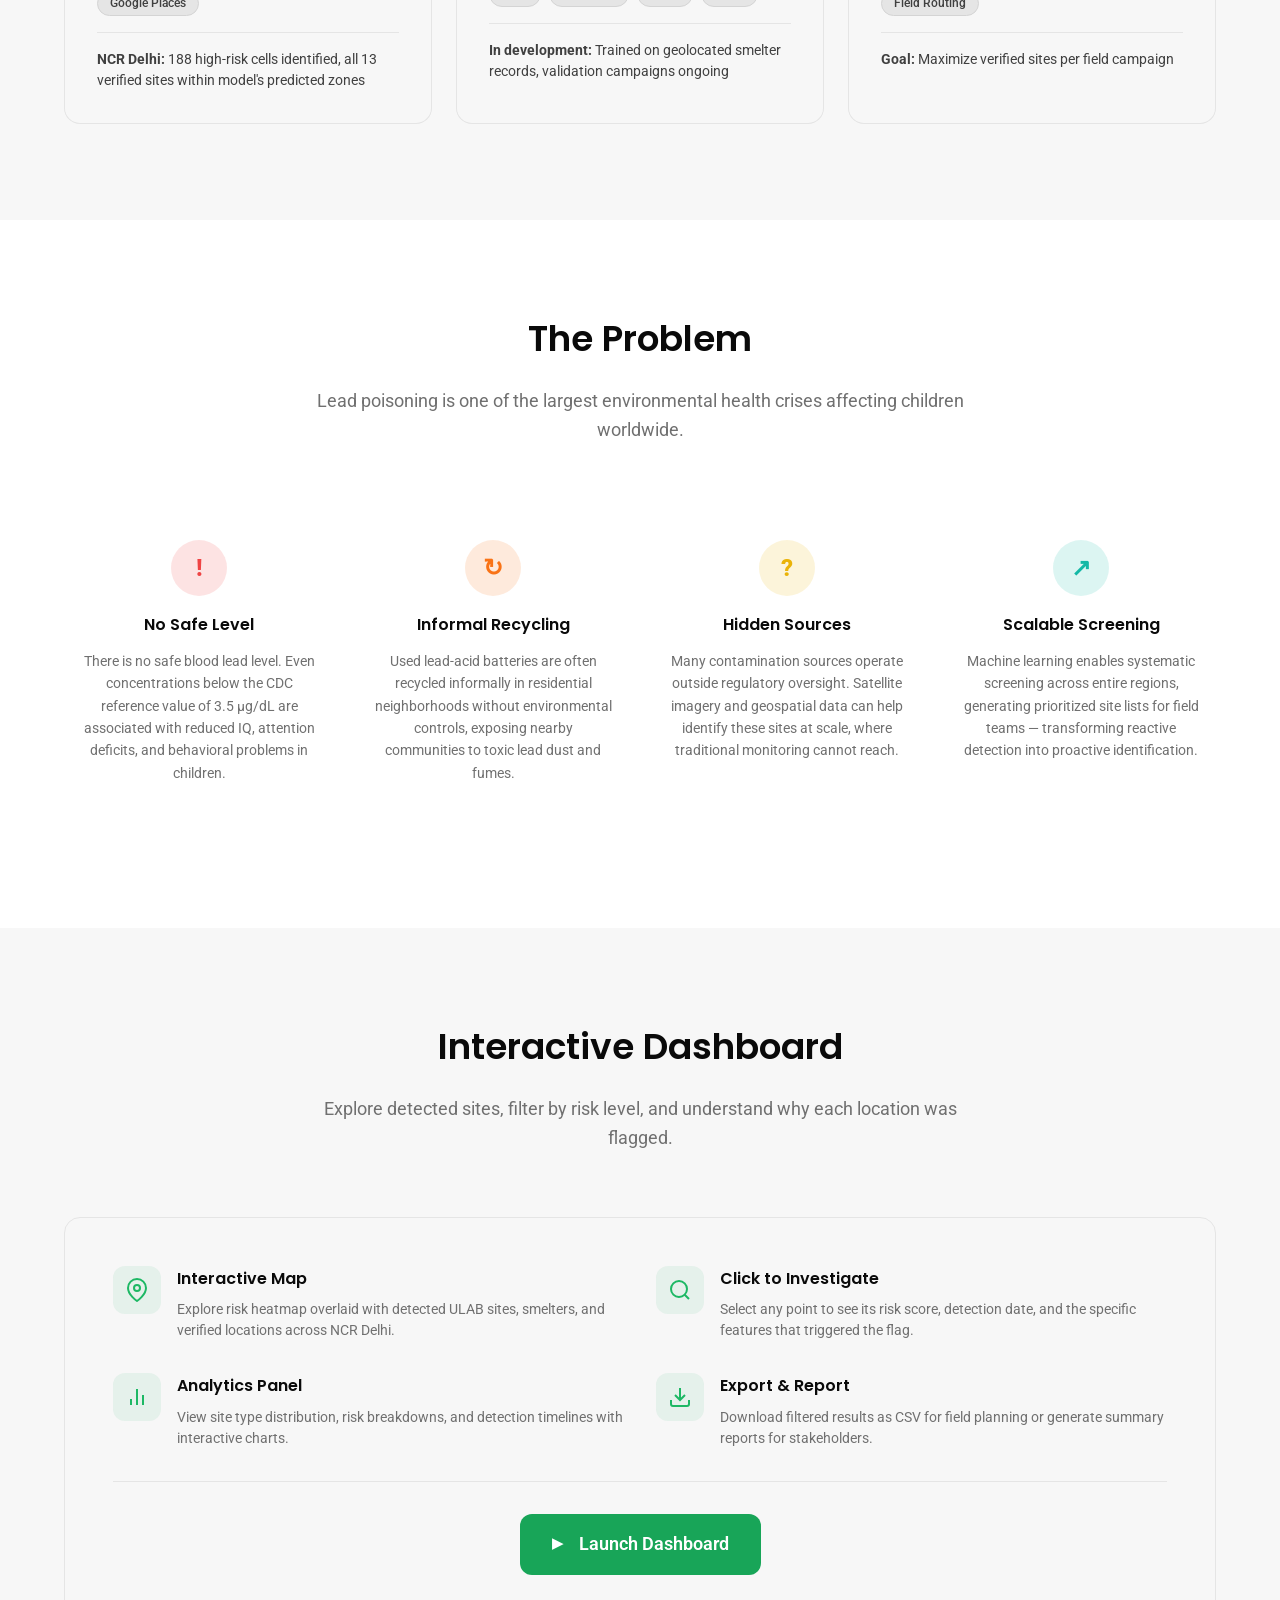
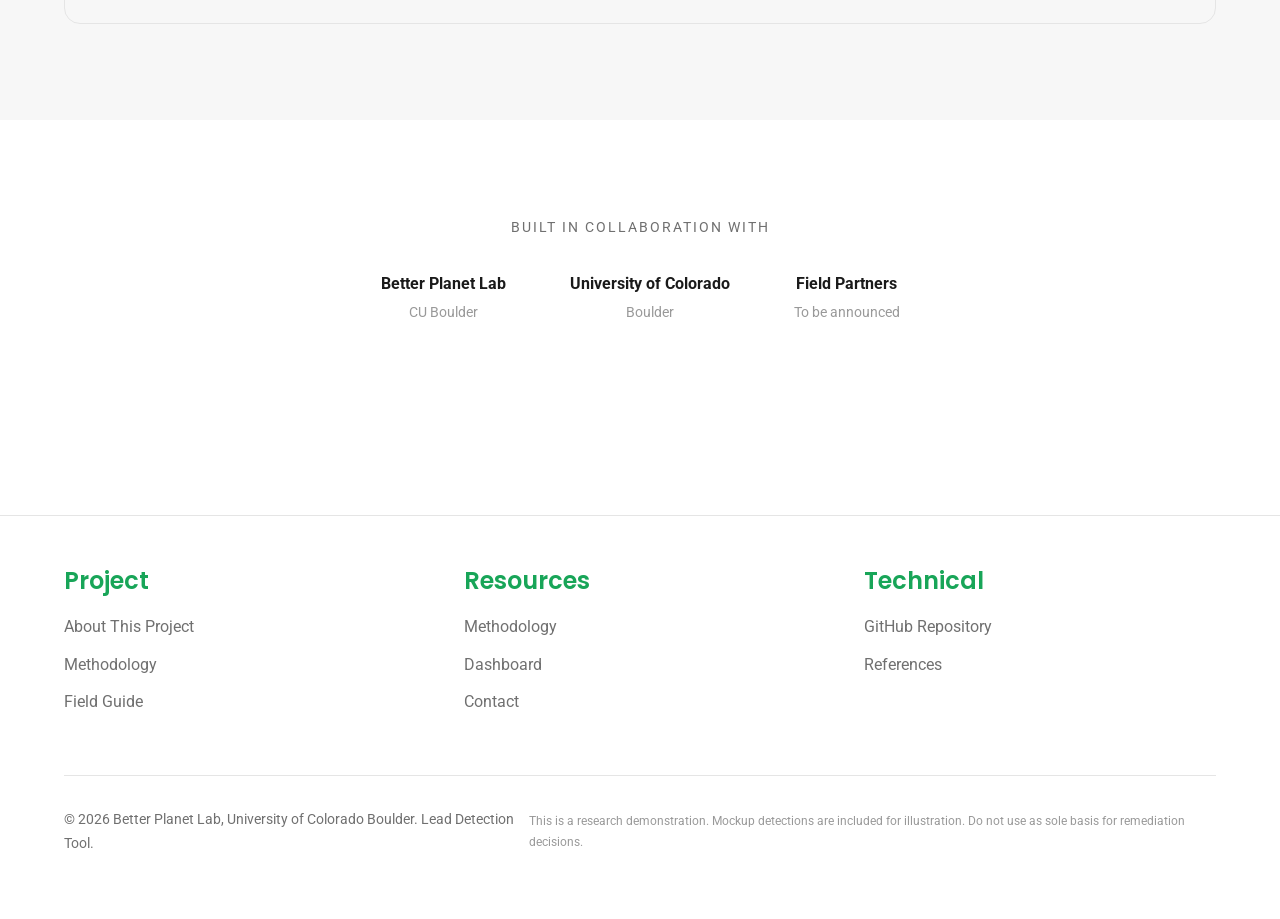
==== commit 249dd954: "Remove Pure Earth branding, fix code-block contrast, align map markers with heatmap" ====
--- a/index.html
+++ b/index.html
@@ -3,7 +3,7 @@
 <head>
   <meta charset="UTF-8">
   <meta name="viewport" content="width=device-width, initial-scale=1.0">
-  <title>Toxic Sites Identification Program - Pure Earth</title>
+  <title>Lead Detection Tool — Demo</title>
   <link href="https://fonts.googleapis.com/css2?family=Poppins:wght@400;500;600;700&family=Roboto:wght@400;500;700&display=swap" rel="stylesheet">
   <link rel="stylesheet" href="css/style.css">
 </head>
@@ -26,7 +26,7 @@
   <section class="hero">
     <div class="hero-bg-pattern"></div>
     <div class="hero-content">
-      <div class="hero-badge">Pure Earth &middot; Lead Detection Tool</div>
+      <div class="hero-badge">Better Planet Lab &middot; Lead Detection Tool</div>
       <h1>Mapping <span class="accent">lead contamination</span><br>with machine learning</h1>
       <p class="hero-subtitle">
         A screening tool that combines satellite imagery analysis and geospatial modeling to detect informal lead-acid battery recycling operations and industrial smelters across South Asia.
@@ -53,7 +53,7 @@
           <div class="kpi-number" data-target="800">0</div>
           <div class="kpi-unit">million</div>
           <div class="kpi-label">People at risk from lead exposure globally</div>
-          <div class="kpi-source">UNICEF/Pure Earth, 2020</div>
+          <div class="kpi-source">UNICEF, 2020</div>
         </div>
         <div class="kpi-divider"></div>
         <div class="kpi-item">
@@ -67,7 +67,7 @@
           <div class="kpi-number" data-target="13">0</div>
           <div class="kpi-unit">sites verified</div>
           <div class="kpi-label">ULAB operations confirmed by field teams</div>
-          <div class="kpi-source">Pure Earth TSIP database</div>
+          <div class="kpi-source">Field-verified database</div>
         </div>
         <div class="kpi-divider"></div>
         <div class="kpi-item">
@@ -247,10 +247,6 @@
       <p style="font-size: var(--font-size-sm); text-transform: uppercase; letter-spacing: 2px; color: var(--gray-400); margin-bottom: var(--spacing-8);">Built in collaboration with</p>
       <div class="partner-logos">
         <div class="partner-item">
-          <strong>Pure Earth</strong>
-          <span>TSIP Program</span>
-        </div>
-        <div class="partner-item">
           <strong>Better Planet Lab</strong>
           <span>CU Boulder</span>
         </div>
@@ -258,6 +254,10 @@
           <strong>University of Colorado</strong>
           <span>Boulder</span>
         </div>
+        <div class="partner-item">
+          <strong>Field Partners</strong>
+          <span>To be announced</span>
+        </div>
       </div>
     </div>
   </section>
@@ -267,11 +267,11 @@
     <div class="container">
       <div class="footer-content">
         <div class="footer-section">
-          <h3>Pure Earth</h3>
+          <h3>Project</h3>
           <ul>
-            <li><a href="https://www.pureearth.org/" target="_blank">Official Website</a></li>
-            <li><a href="https://www.pureearth.org/our-projects/" target="_blank">TSIP Program</a></li>
             <li><a href="about.html">About This Project</a></li>
+            <li><a href="methodology.html">Methodology</a></li>
+            <li><a href="field-guide.html">Field Guide</a></li>
           </ul>
         </div>
         <div class="footer-section">
@@ -291,7 +291,7 @@
         </div>
       </div>
       <div class="footer-bottom">
-        <p>&copy; 2026 Pure Earth. Toxic Sites Identification Program.</p>
+        <p>&copy; 2026 Better Planet Lab, University of Colorado Boulder. Lead Detection Tool.</p>
         <p style="font-size: var(--font-size-xs); color: var(--gray-500);">
           This is a research demonstration. Mockup detections are included for illustration. Do not use as sole basis for remediation decisions.
         </p>
--- a/css/style.css
+++ b/css/style.css
@@ -1,5 +1,5 @@
 /* ============================================================================
-   Pure Earth Toxic Sites Identification Program
+   Lead Detection Tool
    Global Styles & Design System
    ========================================================================== */
 
@@ -1118,13 +1118,13 @@
 }
 
 .code-block {
-  background-color: var(--navy-900);
-  border: 1px solid var(--navy-700);
+  background-color: #1a1a2e;
+  border: 1px solid #2a2a4a;
   border-radius: var(--radius-md);
   padding: var(--spacing-4);
   font-family: 'Courier New', monospace;
   font-size: var(--font-size-sm);
-  color: var(--teal-400);
+  color: #5eead4;
   overflow-x: auto;
   margin: var(--spacing-4) 0;
 }
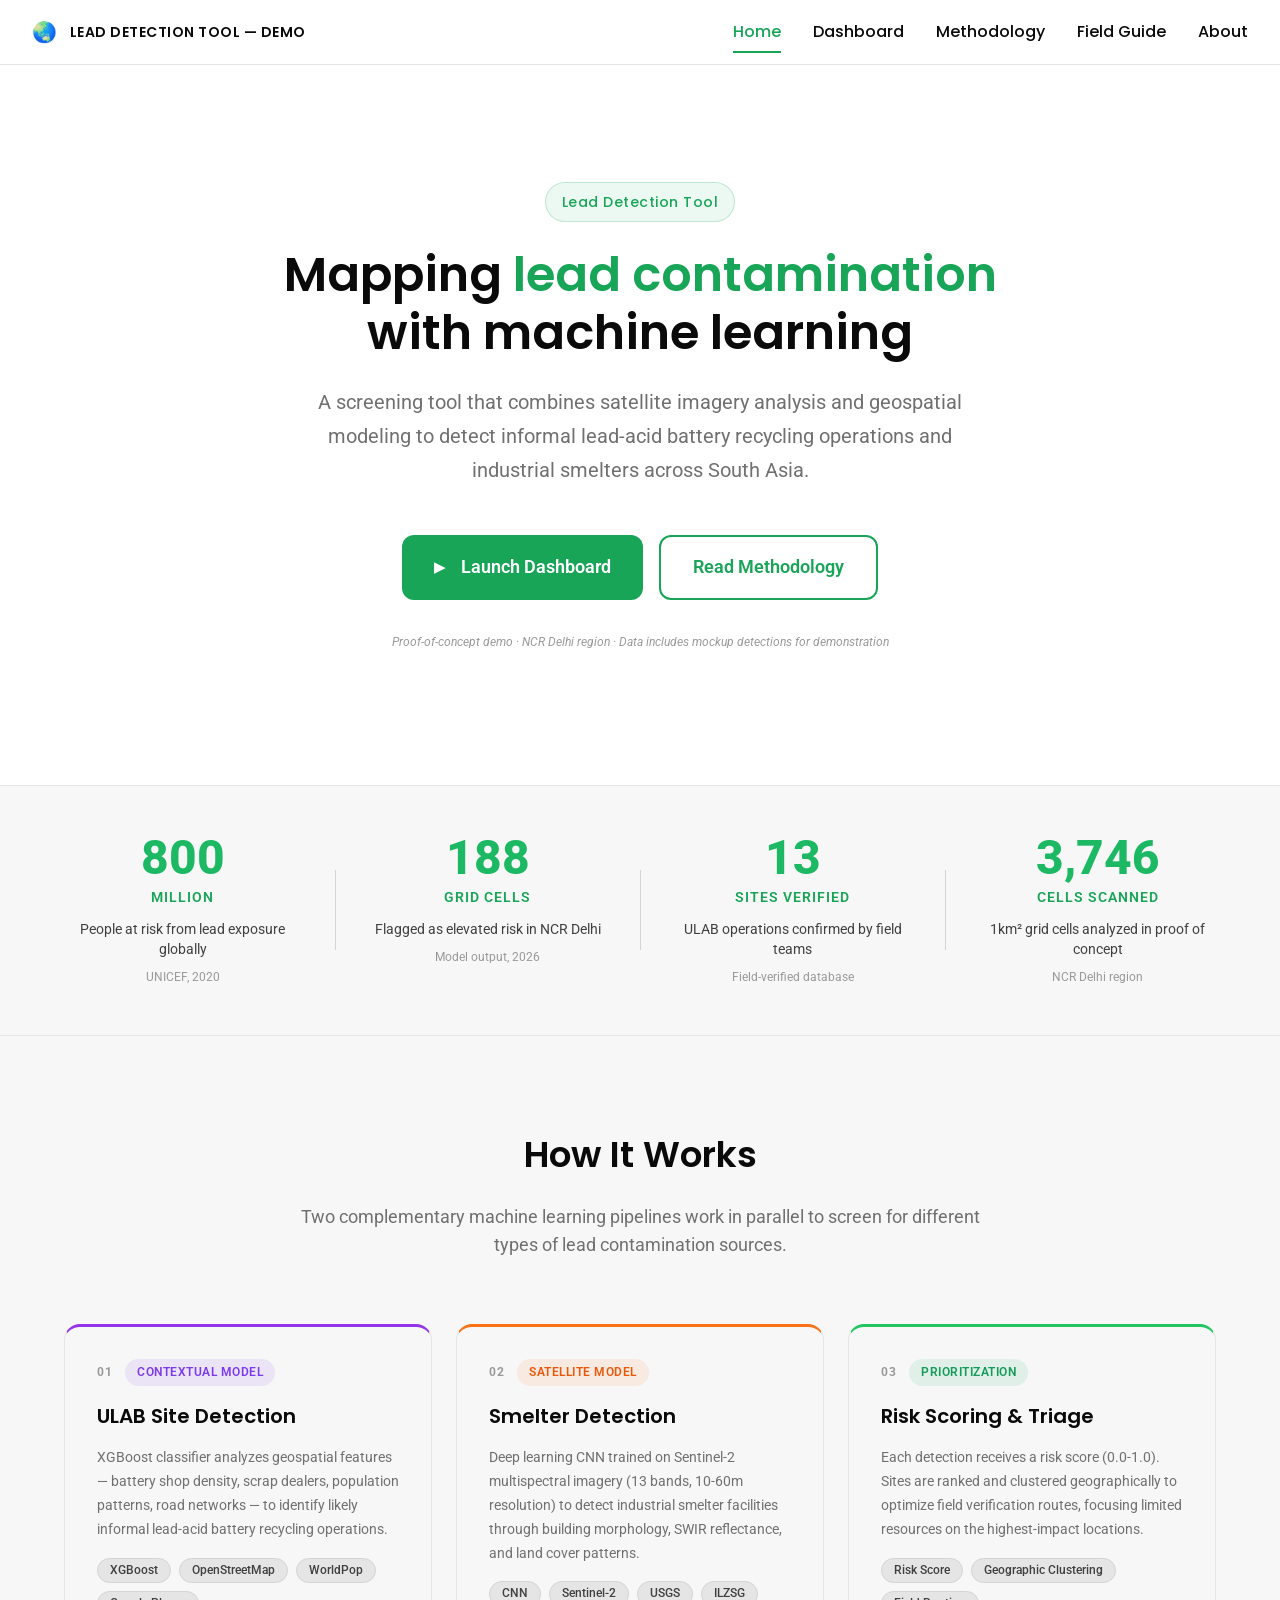
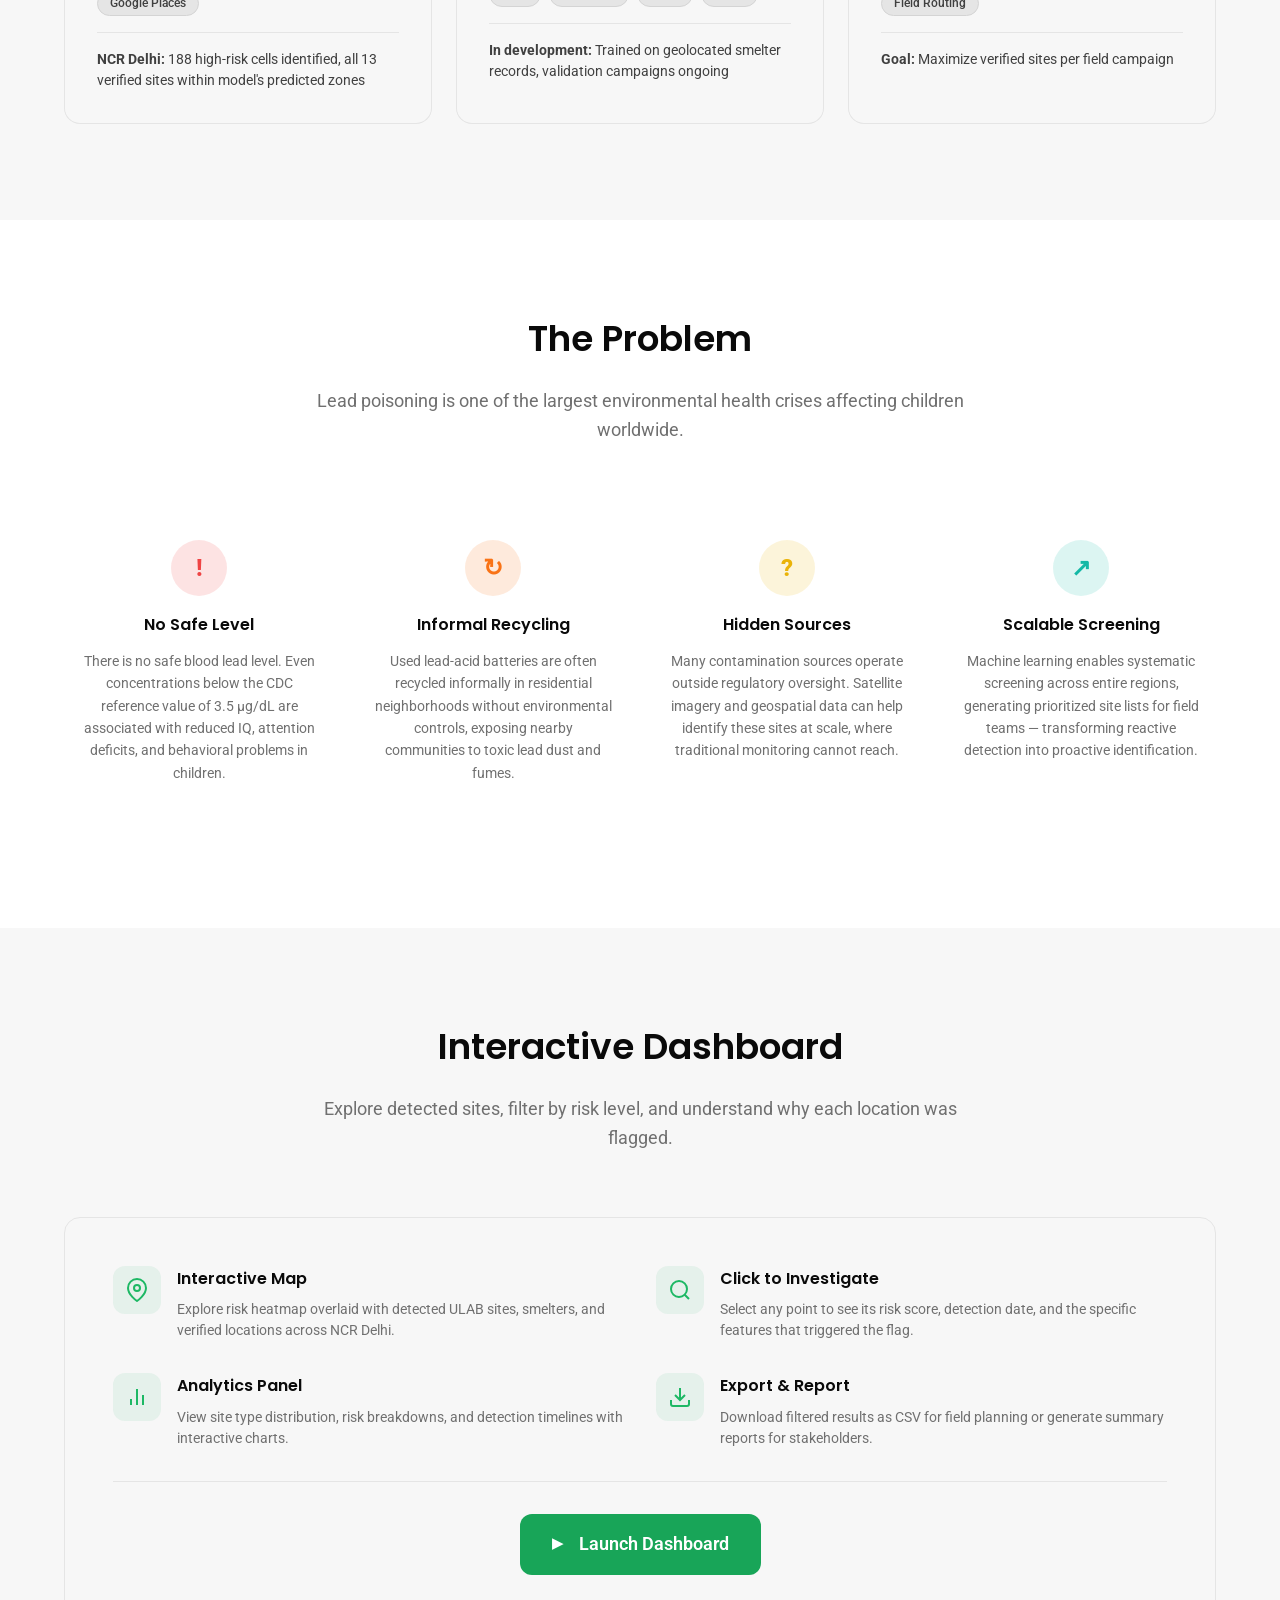
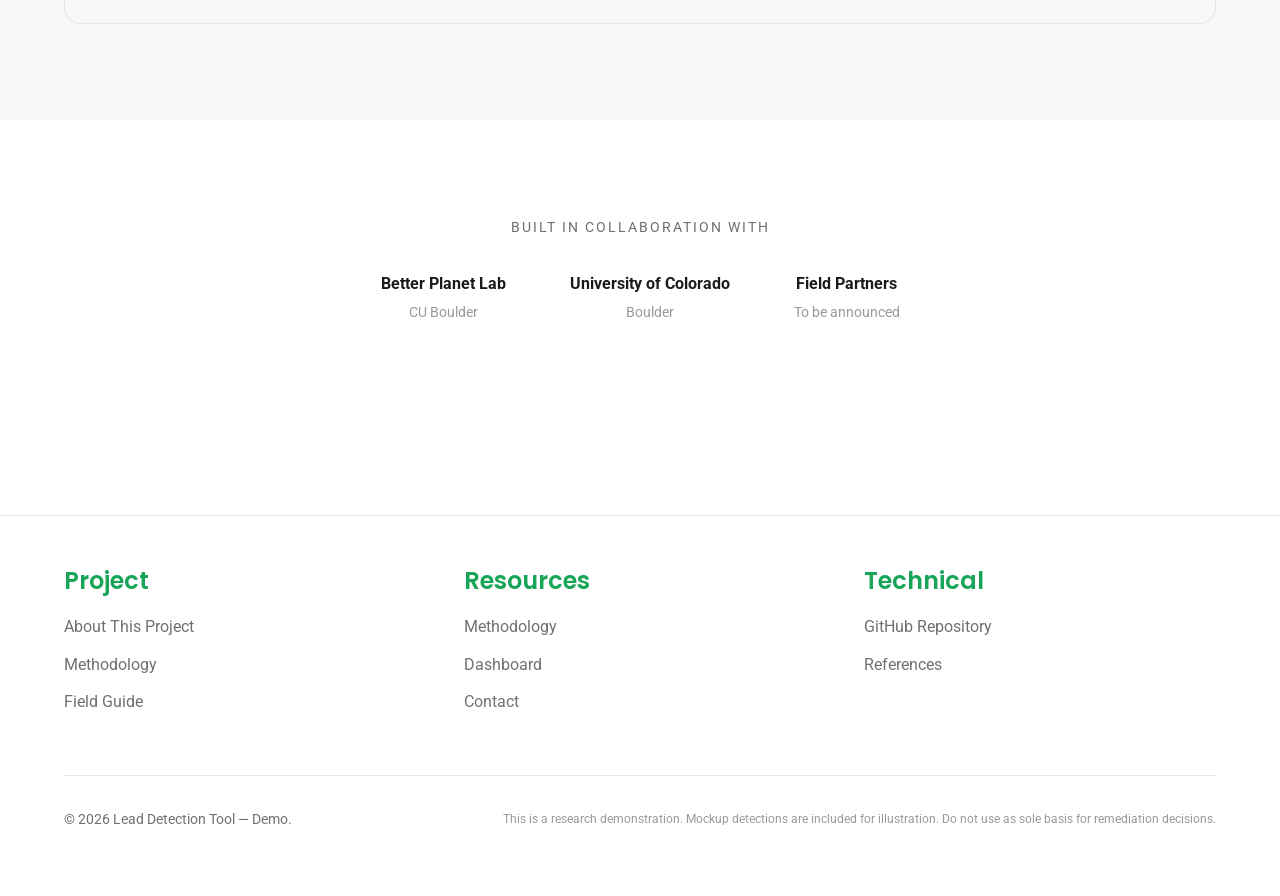
==== commit ea85f075: "Clean up branding: just Lead Detection Tool, remove BPL from titles/footers" ====
--- a/index.html
+++ b/index.html
@@ -26,7 +26,7 @@
   <section class="hero">
     <div class="hero-bg-pattern"></div>
     <div class="hero-content">
-      <div class="hero-badge">Better Planet Lab &middot; Lead Detection Tool</div>
+      <div class="hero-badge">Lead Detection Tool</div>
       <h1>Mapping <span class="accent">lead contamination</span><br>with machine learning</h1>
       <p class="hero-subtitle">
         A screening tool that combines satellite imagery analysis and geospatial modeling to detect informal lead-acid battery recycling operations and industrial smelters across South Asia.
@@ -291,7 +291,7 @@
         </div>
       </div>
       <div class="footer-bottom">
-        <p>&copy; 2026 Better Planet Lab, University of Colorado Boulder. Lead Detection Tool.</p>
+        <p>&copy; 2026 Lead Detection Tool &mdash; Demo.</p>
         <p style="font-size: var(--font-size-xs); color: var(--gray-500);">
           This is a research demonstration. Mockup detections are included for illustration. Do not use as sole basis for remediation decisions.
         </p>
